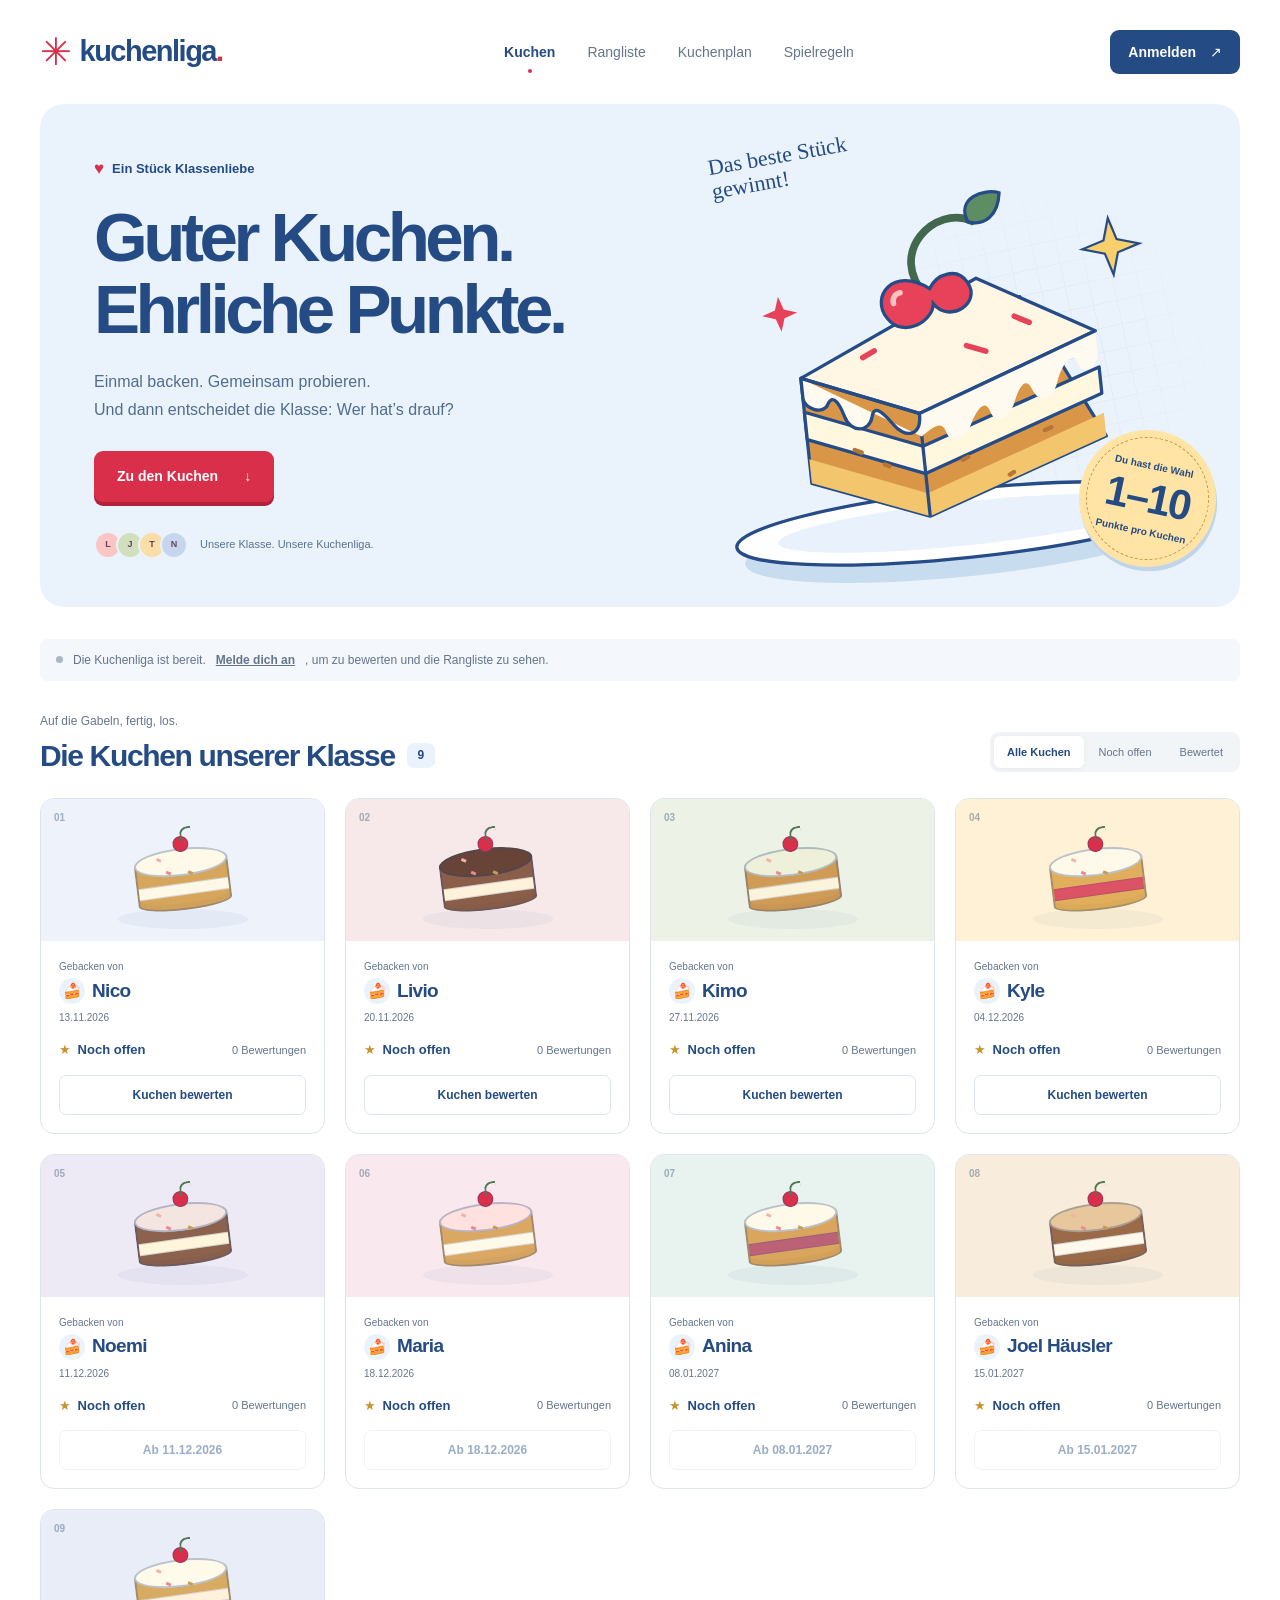
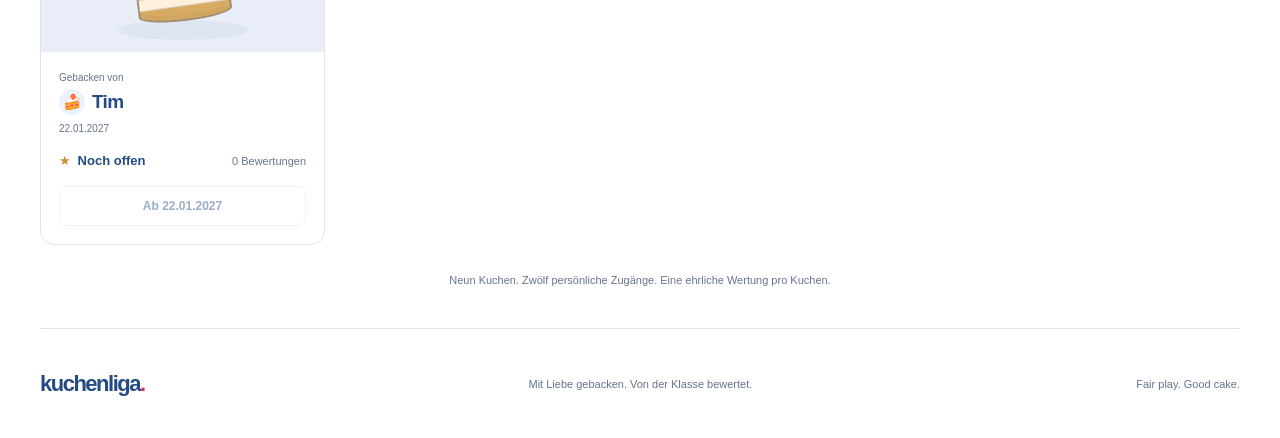
==== index.html @ 945ecef1 "Launch Kuchenliga with secure voting, cake schedule and profiles" ====
<!doctype html>
<html lang="de-CH">
<head>
  <meta charset="utf-8">
  <meta name="viewport" content="width=device-width, initial-scale=1">
  <meta name="theme-color" content="#eaf3fc">
  <meta name="description" content="Die Kuchenliga unserer Klasse. Kuchen probieren, ehrlich bewerten und gemeinsam den Favoriten finden.">
  <title>Kuchenliga · Ein Stück Klassenliebe</title>
  <link rel="icon" type="image/svg+xml" href="./favicon.svg">
  <link rel="stylesheet" href="./styles.css">
  <script type="module" src="./app.js"></script>
</head>
<body>
  <a class="skip" href="#main">Zum Inhalt</a>
  <header class="site-header wrap">
    <a class="brand" href="./" aria-label="Kuchenliga Startseite"><span class="brand-icon" aria-hidden="true">✳</span> kuchenliga<span class="brand-dot">.</span></a>
    <nav class="main-nav" aria-label="Hauptnavigation"><button class="nav-link active" data-view="cakes">Kuchen</button><button class="nav-link" data-view="ranking">Rangliste</button><button class="nav-link" data-view="schedule">Kuchenplan</button><button class="nav-link" data-view="rules">Spielregeln</button></nav>
    <div id="account"><button class="button small dark" data-login>Anmelden <span aria-hidden="true">↗</span></button></div>
  </header>
  <main id="main">
    <section class="hero wrap">
      <div class="hero-copy"><p class="hero-tag"><span aria-hidden="true">♥</span> Ein Stück Klassenliebe</p><h1>Guter Kuchen.<br>Ehrliche Punkte.</h1><p class="hero-description">Einmal backen. Gemeinsam probieren.<br>Und dann entscheidet die Klasse: Wer hat’s drauf?</p><button class="button cherry" id="start-voting">Zu den Kuchen <span aria-hidden="true">↓</span></button><div class="hero-note"><span class="mini-avatars" aria-hidden="true"><i>L</i><i>J</i><i>T</i><i>N</i></span><span>Unsere Klasse. Unsere Kuchenliga.</span></div></div>
      <div class="hero-art" aria-hidden="true">
        <div class="art-grid"></div><span class="hand-note">Das beste Stück<br>gewinnt!</span>
        <svg class="hero-cake" viewBox="0 0 520 430" fill="none" xmlns="http://www.w3.org/2000/svg">
          <ellipse cx="260" cy="367" rx="204" ry="32" fill="#C8DCEF"/>
          <ellipse cx="260" cy="351" rx="210" ry="31" fill="#FFF" stroke="#254C87" stroke-width="3"/>
          <ellipse cx="260" cy="351" rx="172" ry="20" fill="#E8F1FC"/>
          <path d="M124 204L330 151L395 285L228 341L124 300V204Z" fill="#D99647" stroke="#254C87" stroke-width="3" stroke-linejoin="round"/>
          <path d="M124 235L228 277L395 222V246L228 302L124 260V235Z" fill="#FFF7DE" stroke="#254C87" stroke-width="3" stroke-linejoin="round"/>
          <path d="M124 278L228 320L395 264V285L228 341L124 300V278Z" fill="#F3C66E"/>
          <path d="M228 247V341" stroke="#254C87" stroke-width="3"/>
          <path d="M124 204L292 130L395 189L228 247L124 204Z" fill="#FFF7E4" stroke="#254C87" stroke-width="3" stroke-linejoin="round"/>
          <path d="M124 204V222C124 233 142 239 146 230C152 220 157 232 160 243C164 258 181 260 185 245C188 234 196 244 203 254C212 268 228 269 228 247L395 189V208C395 224 378 229 376 216C373 203 361 217 356 231C350 248 337 250 332 235C327 223 320 234 315 246C309 261 295 265 292 251C288 239 279 251 274 261C268 274 253 279 250 265C247 255 238 261 228 268" fill="#FFFAEF"/>
          <path d="M124 204L228 247L395 189M124 204V222C124 233 142 239 146 230C152 220 157 232 160 243C164 258 181 260 185 245C188 234 196 244 203 254C212 268 228 269 228 247" stroke="#254C87" stroke-width="3" stroke-linejoin="round"/>
          <path d="M245 141C213 99 262 59 294 78" stroke="#42684D" stroke-width="7" stroke-linecap="round"/>
          <path d="M249 135C218 111 194 137 208 158C221 178 249 165 251 149C264 169 295 153 284 133C276 118 257 122 249 135Z" fill="#E74259" stroke="#254C87" stroke-width="3"/>
          <path d="M222 136C218 136 214 140 215 145" stroke="#FFC3BD" stroke-width="5" stroke-linecap="round"/>
          <path d="M290 78C281 56 308 49 321 55C318 76 304 84 290 78Z" fill="#5D8D63" stroke="#254C87" stroke-width="3"/>
          <path d="M277 190L294 197M182 191L193 186M323 168L336 175" stroke="#E74259" stroke-width="5" stroke-linecap="round"/>
          <path d="M166 274L172 277M192 290L196 292M263 293L268 291M340 274L346 272M304 311L308 309" stroke="#B67435" stroke-width="4" stroke-linecap="round"/>
          <path d="M417 88L423 108L443 114L423 120L417 140L411 120L391 114L411 108L417 88Z" fill="#F8CF6B" stroke="#254C87" stroke-width="2"/>
          <path d="M111 128L115 140L127 144L115 148L111 160L107 148L95 144L107 140L111 128Z" fill="#E74259"/>
        </svg>
        <div class="score-sticker"><span>Du hast die Wahl</span><strong>1–10</strong><span>Punkte pro Kuchen</span></div>
      </div>
    </section>
    <section class="league wrap" aria-label="Kuchenliga">
      <div id="mode-banner" class="mode-banner" role="status"></div>
      <div id="notice" class="notice" role="status" aria-live="polite" hidden></div>
      <div id="view-cakes">
        <div class="section-head"><div><p class="section-kicker">Auf die Gabeln, fertig, los.</p><h2>Die Kuchen unserer Klasse<span class="count">10</span></h2></div><div class="filters" aria-label="Kuchen filtern"><button class="filter active" data-filter="all" aria-pressed="true">Alle Kuchen</button><button class="filter" data-filter="open" aria-pressed="false">Noch offen</button><button class="filter" data-filter="done" aria-pressed="false">Bewertet</button></div></div>
        <div id="progress" hidden></div><div id="cakes" class="cake-grid"></div>
        <p class="quiet-note">Neun Kuchen. Zwölf persönliche Zugänge. Eine ehrliche Wertung pro Kuchen.</p>
      </div>
      <div id="view-ranking" hidden><div class="section-head"><div><p class="section-kicker">Wer macht das Rennen?</p><h2>Die Rangliste</h2></div><button id="refresh" class="button outline small">Aktualisieren</button></div><p class="section-intro">Der Durchschnitt entscheidet. Wie viele mitbewertet haben, siehst du direkt daneben.</p><div id="ranking"></div></div>
      <div id="view-schedule" hidden><p class="section-kicker">Vorfreude ist die schönste Zutat.</p><h2>Unser Kuchenplan</h2><p class="section-intro">Bewerten geht erst ab dem jeweiligen Datum. Berni, Joel Stocker und Raphael stimmen mit ab, ohne selbst einen Kuchen mitzubringen.</p><div id="schedule-list"></div></div><div id="view-rules" hidden><p class="section-kicker">Fair schmeckt besser.</p><h2>Unsere Spielregeln</h2><div class="rules-grid"><article><span aria-hidden="true">🥧</span><h3>Die Klasse backt.</h3><p>Neun Kuchen, zwölf Stimmen. Berni, Joel Stocker und Raphael bewerten mit, ohne selbst zu backen. Probiert erst, bevor ihr Punkte verteilt.</p></article><article><span aria-hidden="true">✦</span><h3>Dein Geschmack zählt.</h3><p>Vergib 1 bis 10 Punkte. 1 bedeutet «nicht mein Fall», 10 bedeutet «bitte noch ein Stück».</p></article><article><span aria-hidden="true">🔒</span><h3>Einmal ist einmal.</h3><p>Eine abgesendete Wertung ist endgültig. Deinen eigenen Kuchen kannst du nicht bewerten. Andere Kuchen werden erst ab ihrem geplanten Datum freigeschaltet.</p></article><article><span aria-hidden="true">♥</span><h3>Bleibt unter euch.</h3><p>Teile dein Passwort nicht. Andere sehen die Durchschnittspunkte, aber nicht deine einzelne Bewertung.</p></article></div></div>
    </section>
  </main>
  <footer class="wrap"><a class="brand" href="./">kuchenliga<span class="brand-dot">.</span></a><p>Mit Liebe gebacken. Von der Klasse bewertet.</p><span>Fair play. Good cake.</span></footer>
  <dialog id="login-dialog" aria-labelledby="login-title"><button class="close" data-close aria-label="Schliessen">×</button><div class="dialog-symbol" aria-hidden="true">✳</div><h2 id="login-title">Dein Platz am Kuchentisch.</h2><p>Melde dich mit deinem persönlichen Klassen-Zugang an.</p><form id="login-form"><label for="person">Dein Name</label><select id="person" name="person" required><option value="">Bitte auswählen</option></select><label for="password">Dein Passwort</label><input id="password" type="password" name="password" autocomplete="current-password" required minlength="12"><p id="login-error" class="error" role="alert" hidden></p><button class="button cherry full" id="login-submit" type="submit">Jetzt anmelden</button></form><p class="dialog-foot">Noch kein Passwort? Frag die Person, die eure Kuchenliga organisiert.</p></dialog>
  <dialog id="vote-dialog" aria-labelledby="vote-title"><button class="close" data-close aria-label="Schliessen">×</button><p class="section-kicker">Dein Urteil ist gefragt.</p><h2 id="vote-title"></h2><p>Wie hat dir der Kuchen geschmeckt?</p><fieldset class="score-field"><legend class="sr-only">Punkte von 1 bis 10</legend><div id="score-buttons" class="score-buttons"></div></fieldset><div class="score-scale"><span>Nicht mein Fall</span><span>Bitte noch ein Stück!</span></div><div id="selection-summary" class="selection-summary">Wähle deine Punktzahl.</div><p id="preview-note" class="preview-note" hidden>Vorschau: Es werden keine Stimmen gespeichert.</p><label class="confirmation"><input type="checkbox" id="vote-confirm"> <span>Ich bestätige meine endgültige Bewertung.</span></label><p class="dialog-foot">Nach dem Absenden kannst du deine Wertung nicht mehr ändern.</p><p id="vote-error" class="error" role="alert" hidden></p><button class="button cherry full" id="submit-vote" disabled>Verbindlich bewerten</button></dialog>
<dialog id="profile-dialog" aria-labelledby="profile-title"><button class="close" data-close aria-label="Schliessen">×</button><div id="profile-preview" class="profile-preview" aria-hidden="true">🍰</div><h2 id="profile-title">Dein Profil. Dein Stil.</h2><p id="profile-name"></p><h3 class="option-label">Dein Avatar</h3><div id="avatar-options" class="avatar-options" aria-label="Avatar auswählen"></div><h3 class="option-label">Deine Farbe</h3><div id="color-options" class="color-options" aria-label="Profilfarbe auswählen"></div><p id="profile-error" class="error" role="alert" hidden></p><button id="save-profile" class="button cherry full">Profil speichern</button></dialog>
</body>
</html>
---- styles.css ----
:root{--ink:#244b83;--navy:#173d73;--blue:#eaf3fc;--red:#d92f4b;--red-dark:#b8223b;--muted:#64758b;--line:#dce5ed;--butter:#ffe4a5;--green:#276c54;--radius:16px;font-family:'Avenir Next','Segoe UI',sans-serif;color:var(--ink);background:#fff;font-synthesis:none;font-weight:500;line-height:1.5}*{box-sizing:border-box}body{margin:0}button,input,select{font:inherit}button,a,input,select{-webkit-tap-highlight-color:transparent}button{cursor:pointer}button:disabled{cursor:not-allowed;opacity:.45}button,a{touch-action:manipulation}a{color:inherit}button{color:inherit}button:focus-visible,a:focus-visible,input:focus-visible,select:focus-visible{outline:3px solid var(--red);outline-offset:4px}button{border:0}h1,h2,h3,p{margin:0}button{background:none}button,a,input,select{transition:background-color .15s,color .15s}h1,h2,h3{letter-spacing:-.045em;line-height:1.12}h2{font-size:34px;font-weight:800}h3{font-size:22px}p{max-width:75ch}[hidden]{display:none!important}.wrap{width:min(1200px,calc(100% - 80px));margin-inline:auto}.site-header{display:flex;align-items:center;justify-content:space-between;height:104px;gap:32px}.brand{font-size:29px;font-weight:850;letter-spacing:-1.5px;text-decoration:none;white-space:nowrap;display:flex;align-items:center;gap:0}.brand-icon{font-size:38px;line-height:1;margin-right:9px;color:var(--red)}.brand-dot{color:var(--red)}.main-nav{display:flex;gap:32px;margin-left:25px}.nav-link{font-size:14px;padding:12px 0;color:var(--muted);position:relative}.nav-link.active{font-weight:750;color:var(--ink)}.nav-link.active:after{content:'';height:4px;width:4px;border-radius:100%;background:var(--red);position:absolute;bottom:2px;left:calc(50% - 2px)}.button{display:inline-flex;align-items:center;justify-content:center;gap:26px;border-radius:9px;padding:15px 23px;font-weight:750;font-size:14px;min-height:50px}.button.small{padding:11px 18px;min-height:44px;gap:14px}.button.dark{background:var(--ink);color:white}.button.dark:hover{background:var(--navy)}.button.cherry{background:var(--red);color:white;box-shadow:0 4px 0 #b4213a}.button.cherry:hover:not(:disabled){background:var(--red-dark)}.button.outline{border:1px solid var(--line);background:white}.button.full{width:100%}.hero{background:var(--blue);border-radius:24px;min-height:500px;display:grid;grid-template-columns:1.1fr 1fr;overflow:hidden;position:relative}.hero-copy{padding:52px 0 48px 54px;z-index:1}.hero-tag{font-size:13px;font-weight:700;display:flex;align-items:center;gap:8px;margin-bottom:19px}.hero-tag span{color:var(--red);font-size:17px}h1{font-weight:850;font-size:clamp(48px,5.4vw,72px);line-height:1.05;letter-spacing:-.065em;margin-bottom:22px}.hero-description{font-size:16px;color:#516c8d;line-height:1.75;margin-bottom:27px}.hero-note{display:flex;align-items:center;gap:12px;margin-top:29px;font-size:11px;color:#58728e}.mini-avatars{display:flex;padding-left:6px}.mini-avatars i{width:28px;height:28px;border:2px solid var(--blue);border-radius:50%;font-size:9px;font-style:normal;display:grid;place-items:center;background:#fac5c3;color:#66445a;margin-left:-6px;font-weight:800}.mini-avatars i:nth-child(2){background:#d2dfbd}.mini-avatars i:nth-child(3){background:#f9dfa7}.mini-avatars i:nth-child(4){background:#c7d6ef}.hero-art{position:relative;display:flex;align-items:center;justify-content:center;min-width:0}.hero-cake{width:105%;position:relative;transform:rotate(-6deg) translate(-6px,19px)}.art-grid{position:absolute;width:380px;height:380px;top:75px;right:18px;border-radius:100%;background:repeating-linear-gradient(0deg,transparent 0 23px,#d8e7f5 23px 24px),repeating-linear-gradient(90deg,transparent 0 23px,#d8e7f5 23px 24px);transform:rotate(-12deg);mask-image:radial-gradient(black,transparent 72%)}.hand-note{position:absolute;top:40px;left:40px;z-index:1;transform:rotate(-10deg);font-family:'Bradley Hand','Segoe Print',cursive;font-size:22px;line-height:1.1}.score-sticker{position:absolute;right:24px;bottom:40px;width:137px;height:137px;background:var(--butter);border-radius:50%;transform:rotate(12deg);display:flex;flex-direction:column;align-items:center;justify-content:center;outline:1px dashed #c39745;outline-offset:-8px;box-shadow:2px 4px 0 #c0d5ea}.score-sticker strong{font-size:42px;font-weight:850;line-height:1.2;letter-spacing:-2px}.score-sticker span{font-size:10px;font-weight:700}.league{padding-top:32px;padding-bottom:40px;min-height:400px}.mode-banner{padding:12px 16px;border-radius:8px;background:#f4f7fb;color:var(--muted);font-size:12px;display:flex;gap:10px;align-items:center;margin-bottom:31px}.mode-banner:before{content:'';width:7px;height:7px;border-radius:50%;background:#a9b7c8;flex-shrink:0}.mode-banner.live:before{background:#4d9a78}.mode-banner.live{background:#eff7f2;color:var(--green)}.mode-banner button{text-decoration:underline;font-weight:800;padding:0}.notice{padding:15px 18px;margin-bottom:24px;border-radius:10px;background:#eaf7ed;color:#286442;font-size:14px}.section-head{display:flex;align-items:flex-end;justify-content:space-between;gap:24px;margin-bottom:26px}.section-kicker{font-size:12px;color:var(--muted);margin-bottom:9px}.section-head h2{display:flex;align-items:center;gap:12px;font-size:30px}.count{font-size:12px;line-height:25px;letter-spacing:0;background:var(--blue);height:25px;min-width:28px;text-align:center;border-radius:7px}.filters{background:#f2f5f8;border-radius:9px;padding:4px;display:flex;flex-shrink:0;gap:2px}.filter{padding:8px 13px;font-size:11px;border-radius:6px;color:var(--muted)}.filter.active{background:white;color:var(--ink);font-weight:750;box-shadow:0 1px 4px #243d5910}.cake-grid{display:grid;grid-template-columns:repeat(4,minmax(0,1fr));gap:20px}.cake-card{border:1px solid var(--line);border-radius:14px;overflow:hidden;display:flex;flex-direction:column;min-width:0}.cake-visual{height:142px;position:relative;display:flex;align-items:center;justify-content:center;overflow:hidden;background:var(--tile,#edf2fb)}.cake-visual:after{content:'';position:absolute;width:130px;height:20px;background:#244b830c;border-radius:50%;top:110px}.mini-cake{position:relative;width:94px;height:57px;background:var(--sponge,#d8a55c);border-radius:50% / 15%;margin-top:22px;box-shadow:inset 0 -5px #00000008;border:2px solid #244b8350;transform:rotate(-7deg);z-index:1}.mini-cake:before{content:'';position:absolute;left:-2px;right:-2px;top:-7px;height:24px;border-radius:50%;background:var(--icing,#fff9ea);border:2px solid #244b8350}.mini-cake:after{content:'';position:absolute;left:0;right:0;top:28px;height:10px;background:var(--cream,#fff8e7);border-block:1px solid #244b8330;transform:skewY(-1deg)}.berry{position:absolute;left:39px;top:-19px;z-index:2;width:16px;height:16px;background:var(--red);border:1px solid #244b8360;border-radius:50%}.berry:before{content:'';position:absolute;left:7px;top:-10px;width:10px;height:12px;border-top:2px solid #527857;border-left:2px solid #527857;border-radius:8px 0 0}.sprinkle{position:absolute;top:1px;width:5px;height:3px;background:#efb5ab;z-index:2;left:21px;transform:rotate(30deg);box-shadow:34px -1px #c69d58,14px 8px #e78d8e}.cake-number{position:absolute;left:13px;top:11px;font-size:10px;font-weight:700;color:#526a8380}.card-content{padding:18px;display:flex;flex:1;flex-direction:column}.baked-by{font-size:10px;color:var(--muted);margin-bottom:4px}.cake-card h3{font-size:19px;letter-spacing:-.035em;line-height:1.2}.card-stats{display:flex;align-items:center;justify-content:space-between;margin:15px 0;font-size:11px;color:var(--muted);gap:5px}.average{color:var(--ink);font-weight:750;font-size:13px}.average .star{color:#c9922d;margin-right:3px}.card-button{font-weight:750;font-size:12px;border:1px solid var(--line);padding:10px;border-radius:7px;width:100%;background:white;margin-top:auto}.card-button:hover:not(:disabled){background:var(--blue);border-color:#b6cce4}.card-button.done{background:#edf6ef;color:var(--green);border-color:#dcecdf;opacity:1}.card-button.self{background:#f5f6f8;color:var(--muted);opacity:1}.quiet-note{text-align:center;font-size:11px;color:var(--muted);margin:27px auto 0}.section-intro{font-size:14px;color:var(--muted);margin-bottom:24px}.empty{padding:40px 24px;background:#f7f9fc;border-radius:14px;text-align:center;grid-column:1/-1}.empty h3{margin:12px 0 10px;font-size:24px}.empty p{font-size:14px;color:var(--muted);margin:auto}.empty-icon{font-size:38px}.ranking-table{width:100%;border-collapse:collapse;font-size:14px}.ranking-table th{text-align:left;font-weight:600;color:var(--muted);font-size:11px;padding:12px 16px;border-bottom:1px solid var(--line)}.ranking-table td{padding:20px 16px;border-bottom:1px solid var(--line)}.ranking-table th:last-child,.ranking-table td:last-child{text-align:right}.rank-num{font-weight:800;color:var(--red)}.rank-name{font-weight:750}.rank-score{font-size:20px;font-weight:800}.rank-track{width:140px;height:5px;border-radius:3px;background:var(--blue);overflow:hidden}.rank-track span{display:block;height:100%;background:var(--red);border-radius:3px}.rules-grid{display:grid;grid-template-columns:repeat(2,1fr);gap:32px 48px;margin-top:32px}.rules-grid article{padding:25px 0;border-top:1px solid var(--line)}.rules-grid article>span{font-size:30px;display:block;margin-bottom:16px}.rules-grid h3{margin-bottom:12px}.rules-grid p{color:var(--muted);font-size:14px;line-height:1.8}.progress-text{display:flex;justify-content:space-between;font-size:12px;color:var(--muted);margin-bottom:7px}.progress-bar{height:5px;background:var(--blue);border-radius:5px;margin-bottom:25px;overflow:hidden}.progress-bar i{height:100%;background:var(--red);display:block;border-radius:5px}footer{border-top:1px solid var(--line);min-height:110px;display:flex;align-items:center;justify-content:space-between;gap:20px}footer .brand{font-size:22px}footer p,footer>span{font-size:11px;color:var(--muted)}dialog{border:0;border-radius:22px;padding:38px;width:min(500px,calc(100% - 32px));max-height:90dvh;overflow-y:auto;color:var(--ink);box-shadow:0 24px 100px #14396040}dialog::backdrop{background:#173d7360;backdrop-filter:blur(5px)}dialog h2{font-size:33px;margin-bottom:15px}dialog>p{font-size:14px;color:var(--muted);margin-bottom:23px}.close{position:absolute;right:15px;top:12px;font-size:28px;line-height:1;padding:6px;color:var(--muted)}.dialog-symbol{font-size:45px;color:var(--red);line-height:1;margin-bottom:24px}form label{display:block;font-size:13px;font-weight:700;margin:20px 0 7px}input[type=password],select{width:100%;border:1px solid #cbd9e5;padding:13px 12px;background:white;border-radius:8px;color:var(--ink)}form .button{margin-top:25px}.dialog-foot{font-size:11px!important;color:var(--muted)!important;line-height:1.7;margin:16px 0 0!important}.score-field{border:0;padding:0;margin:26px 0 0}.score-buttons{display:grid;grid-template-columns:repeat(5,1fr);gap:9px}.score-button{border:1px solid #d5e1ed;background:#f1f6fc;border-radius:9px;min-height:52px;font-size:22px;font-weight:800}.score-button[aria-pressed=true]{background:var(--ink);color:white;border-color:var(--ink)}.score-scale{display:flex;justify-content:space-between;font-size:10px;color:var(--muted);margin-top:10px}.selection-summary{background:var(--blue);border-radius:9px;padding:15px;margin-top:23px;text-align:center;font-size:14px;font-weight:700}.confirmation{display:flex;align-items:flex-start;gap:9px;font-size:12px;line-height:1.6;margin-top:24px}.confirmation input{margin-top:3px;width:16px;height:16px;accent-color:var(--ink);flex-shrink:0}#submit-vote{margin-top:23px}.preview-note{font-size:12px;color:#875616;background:#fff3db;border-radius:8px;padding:12px;margin:15px 0}.error{font-size:12px;color:#af203a;background:#fff0f0;padding:12px;border-radius:7px;margin-top:14px}.account-user{display:flex;gap:12px;align-items:center;font-size:13px;font-weight:700}.account-user button{font-size:11px;color:var(--muted);text-decoration:underline;padding:8px 0}.skip{position:fixed;left:10px;top:-100px;z-index:99;background:white;padding:10px}.skip:focus{top:10px}.sr-only{position:absolute;width:1px;height:1px;padding:0;margin:-1px;overflow:hidden;clip:rect(0,0,0,0);white-space:nowrap;border:0}
@media(min-width:1500px){.hero{min-height:540px}.hero-copy{padding-top:62px}}
@media(max-width:1050px){.wrap{width:calc(100% - 48px)}.hero-copy{padding-left:36px}.hero-cake{width:120%;transform:rotate(-6deg) translate(-16px,10px)}.hand-note{left:15px}.score-sticker{right:13px;bottom:45px;width:112px;height:112px}.score-sticker strong{font-size:36px}.score-sticker span{font-size:8px}.cake-grid{grid-template-columns:repeat(3,minmax(0,1fr))}.section-head{align-items:flex-start;flex-direction:column;gap:18px}.main-nav{gap:24px;margin-left:0}}
@media(max-width:700px){.wrap{width:calc(100% - 32px)}.site-header{height:auto;min-height:113px;flex-wrap:wrap;gap:15px;padding:18px 0 14px}.brand{font-size:25px}.brand-icon{font-size:32px}.main-nav{order:3;justify-content:center;gap:33px;width:100%;border-top:1px solid #edf1f5;padding-top:6px}.nav-link{font-size:12px;padding:9px 0}.button.small{min-height:38px;padding:8px 14px;font-size:11px}.hero{grid-template-columns:1fr;border-radius:17px;min-height:0}.hero-copy{padding:30px 25px 0}.hero-tag{font-size:11px;margin-bottom:17px}h1{font-size:49px;margin-bottom:18px}.hero-description{font-size:13px;margin-bottom:22px}.hero-note{font-size:9px;margin-top:24px}.hero-art{height:265px}.hero-cake{width:320px;max-height:300px;transform:rotate(-6deg) translate(0,-4px)}.hand-note{font-size:17px;top:23px;left:20px}.score-sticker{width:96px;height:96px;right:18px;bottom:22px}.score-sticker strong{font-size:29px}.score-sticker span{font-size:7px}.art-grid{width:250px;height:230px;top:10px}.league{padding-top:18px}.mode-banner{font-size:10px;margin-bottom:27px;padding:12px;line-height:1.6;align-items:flex-start}.mode-banner:before{margin-top:5px}.section-head h2{font-size:25px;gap:8px;align-items:center}.section-kicker{font-size:11px}.count{font-size:10px;line-height:22px;height:22px;min-width:24px}.section-head{gap:19px;margin-bottom:20px}.filters{width:100%}.filter{flex:1;padding:9px 6px}.cake-grid{grid-template-columns:repeat(2,minmax(0,1fr));gap:12px}.cake-visual{height:112px}.cake-visual:after{top:88px;width:90px}.mini-cake{transform:scale(.8) rotate(-7deg);margin-top:12px}.card-content{padding:13px 11px}.cake-card h3{font-size:16px;min-height:38px;display:flex;align-items:center}.baked-by{font-size:9px}.card-stats{align-items:flex-start;flex-direction:column;gap:4px;margin:11px 0}.average{font-size:12px}.card-stats>span:last-child{font-size:9px}.card-button{font-size:10px;padding:10px 5px;min-height:38px}.quiet-note{font-size:10px}.ranking-table td,.ranking-table th{padding:15px 9px}.ranking-table{font-size:12px}.rank-score{font-size:17px}.rank-track{display:none}.ranking-table .track-cell{display:none}.rules-grid{grid-template-columns:1fr;gap:0;margin-top:15px}.rules-grid article{padding:24px 0}.rules-grid p{font-size:13px}footer{flex-wrap:wrap;padding:24px 0;gap:15px}footer .brand{font-size:21px}footer p{order:3;width:100%;font-size:10px}footer>span{font-size:10px}dialog{padding:32px 23px}dialog h2{font-size:29px}dialog>p{font-size:13px}.account-user{font-size:11px;gap:8px}.account-user button{font-size:10px}.score-button{min-height:48px;font-size:21px}}
@media(prefers-reduced-motion:reduce){*,*:before,*:after{scroll-behavior:auto!important;transition:none!important}}
.baking-date{font-size:10px;color:var(--muted);margin-top:6px}.card-avatar{display:inline-grid;place-items:center;flex-shrink:0;width:26px;height:26px;border-radius:50%;font-size:15px;margin-right:7px;letter-spacing:0}.cake-card h3{display:flex;align-items:center}.profile-avatar{width:31px;height:31px;border-radius:50%;display:inline-grid;place-items:center;font-size:20px}.account-user #open-profile{display:flex;align-items:center;gap:8px;font-size:13px;color:var(--ink);text-decoration:none}.profile-preview{width:85px;height:85px;border-radius:50%;display:grid;place-items:center;font-size:48px;margin-bottom:24px}.option-label{font-size:13px;letter-spacing:0;margin:25px 0 12px}.avatar-options{display:grid;grid-template-columns:repeat(6,1fr);gap:7px}.avatar-option{font-size:26px;border-radius:8px;min-height:47px;border:2px solid transparent;background:#f3f6fa}.avatar-option[aria-pressed=true],.color-option[aria-pressed=true]{border-color:var(--ink)}.color-options{display:flex;gap:12px;flex-wrap:wrap;margin-bottom:30px}.color-option{width:40px;height:40px;border:2px solid transparent;border-radius:50%}#view-schedule .section-intro{margin-top:17px}#schedule-list{border-top:1px solid var(--line)}.schedule-row{display:grid;grid-template-columns:155px 1fr 190px;gap:20px;padding:23px 20px;border-bottom:1px solid var(--line);font-size:14px;align-items:center}.schedule-row time{font-size:13px;color:var(--muted)}.schedule-row>span{font-size:11px;color:var(--muted);text-align:right}.schedule-row.today{background:#fff3d9;border-radius:8px}.schedule-row.today>span{color:#89611c;font-weight:750}
@media(max-width:700px){.main-nav{gap:24px}.nav-link{font-size:11px}.hero-copy h1{font-size:43px}.cake-card h3{font-size:14px}.card-avatar{width:22px;height:22px;font-size:13px;margin-right:5px}.schedule-row{grid-template-columns:95px 1fr;gap:8px;padding:18px 12px;font-size:13px}.schedule-row>span{grid-column:2;text-align:left;font-size:10px}.schedule-row time{font-size:11px}.account-user #open-profile{font-size:11px;gap:5px}.account-user #open-profile .profile-avatar{width:26px;height:26px;font-size:18px}}
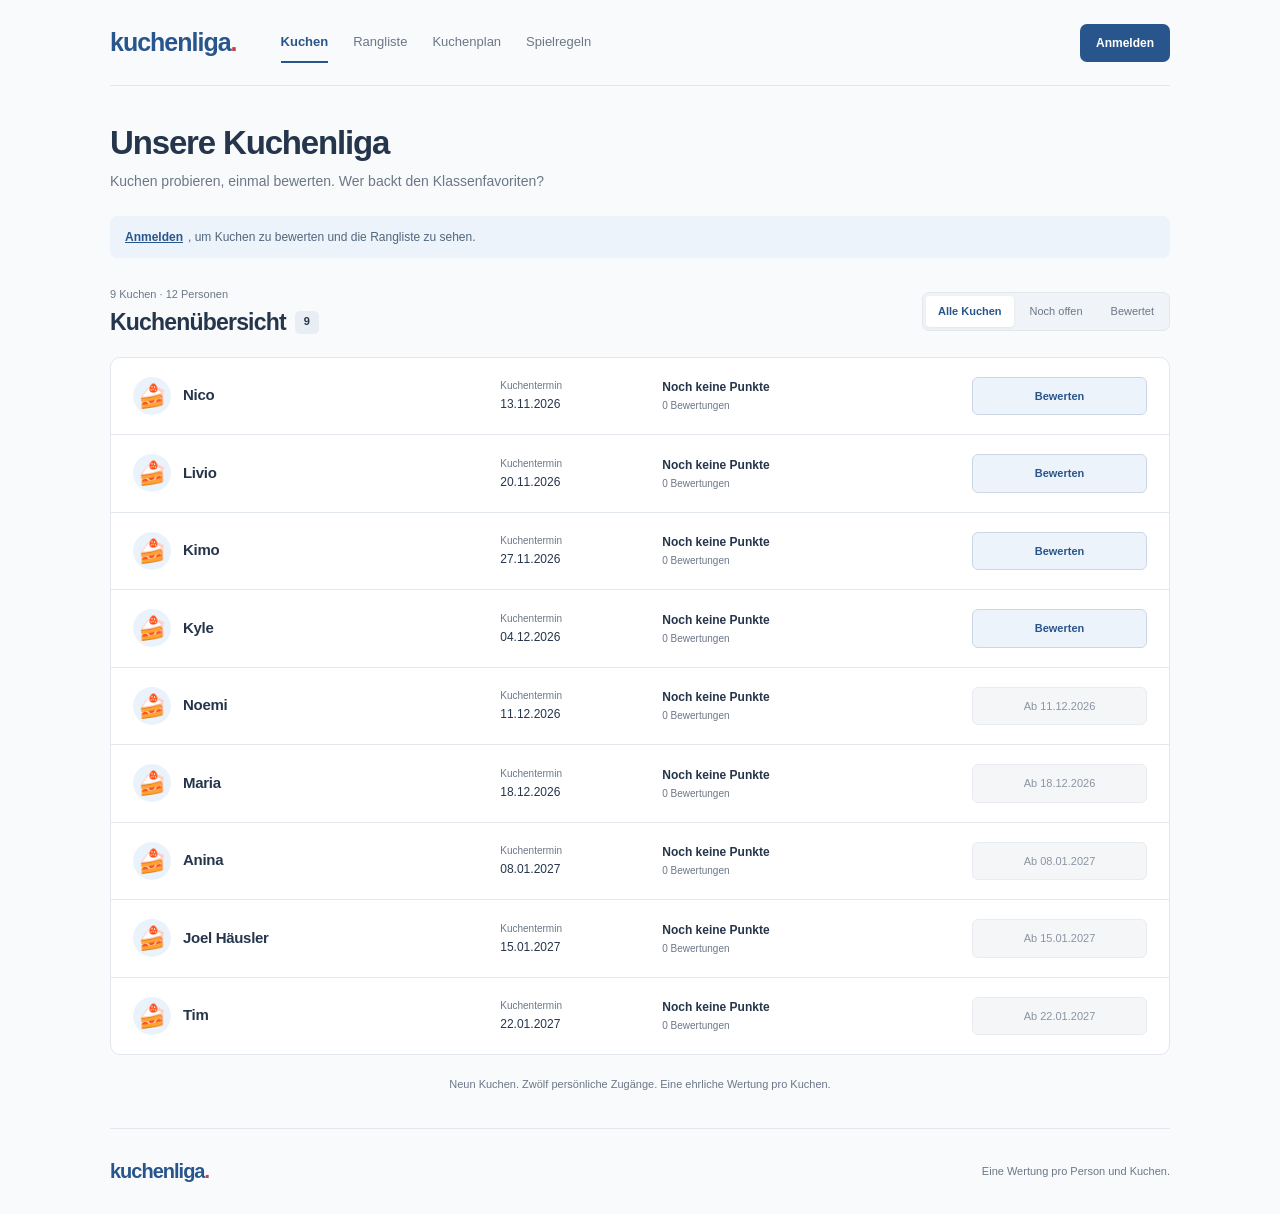
==== commit 021fefd5: "Simplify design into a compact and clear cake list" ====
--- a/index.html
+++ b/index.html
@@ -13,53 +13,27 @@
 <body>
   <a class="skip" href="#main">Zum Inhalt</a>
   <header class="site-header wrap">
-    <a class="brand" href="./" aria-label="Kuchenliga Startseite"><span class="brand-icon" aria-hidden="true">✳</span> kuchenliga<span class="brand-dot">.</span></a>
+    <a class="brand" href="./" aria-label="Kuchenliga Startseite">kuchenliga<span class="brand-dot">.</span></a>
     <nav class="main-nav" aria-label="Hauptnavigation"><button class="nav-link active" data-view="cakes">Kuchen</button><button class="nav-link" data-view="ranking">Rangliste</button><button class="nav-link" data-view="schedule">Kuchenplan</button><button class="nav-link" data-view="rules">Spielregeln</button></nav>
-    <div id="account"><button class="button small dark" data-login>Anmelden <span aria-hidden="true">↗</span></button></div>
+    <div id="account"><button class="button small dark" data-login>Anmelden </button></div>
   </header>
   <main id="main">
-    <section class="hero wrap">
-      <div class="hero-copy"><p class="hero-tag"><span aria-hidden="true">♥</span> Ein Stück Klassenliebe</p><h1>Guter Kuchen.<br>Ehrliche Punkte.</h1><p class="hero-description">Einmal backen. Gemeinsam probieren.<br>Und dann entscheidet die Klasse: Wer hat’s drauf?</p><button class="button cherry" id="start-voting">Zu den Kuchen <span aria-hidden="true">↓</span></button><div class="hero-note"><span class="mini-avatars" aria-hidden="true"><i>L</i><i>J</i><i>T</i><i>N</i></span><span>Unsere Klasse. Unsere Kuchenliga.</span></div></div>
-      <div class="hero-art" aria-hidden="true">
-        <div class="art-grid"></div><span class="hand-note">Das beste Stück<br>gewinnt!</span>
-        <svg class="hero-cake" viewBox="0 0 520 430" fill="none" xmlns="http://www.w3.org/2000/svg">
-          <ellipse cx="260" cy="367" rx="204" ry="32" fill="#C8DCEF"/>
-          <ellipse cx="260" cy="351" rx="210" ry="31" fill="#FFF" stroke="#254C87" stroke-width="3"/>
-          <ellipse cx="260" cy="351" rx="172" ry="20" fill="#E8F1FC"/>
-          <path d="M124 204L330 151L395 285L228 341L124 300V204Z" fill="#D99647" stroke="#254C87" stroke-width="3" stroke-linejoin="round"/>
-          <path d="M124 235L228 277L395 222V246L228 302L124 260V235Z" fill="#FFF7DE" stroke="#254C87" stroke-width="3" stroke-linejoin="round"/>
-          <path d="M124 278L228 320L395 264V285L228 341L124 300V278Z" fill="#F3C66E"/>
-          <path d="M228 247V341" stroke="#254C87" stroke-width="3"/>
-          <path d="M124 204L292 130L395 189L228 247L124 204Z" fill="#FFF7E4" stroke="#254C87" stroke-width="3" stroke-linejoin="round"/>
-          <path d="M124 204V222C124 233 142 239 146 230C152 220 157 232 160 243C164 258 181 260 185 245C188 234 196 244 203 254C212 268 228 269 228 247L395 189V208C395 224 378 229 376 216C373 203 361 217 356 231C350 248 337 250 332 235C327 223 320 234 315 246C309 261 295 265 292 251C288 239 279 251 274 261C268 274 253 279 250 265C247 255 238 261 228 268" fill="#FFFAEF"/>
-          <path d="M124 204L228 247L395 189M124 204V222C124 233 142 239 146 230C152 220 157 232 160 243C164 258 181 260 185 245C188 234 196 244 203 254C212 268 228 269 228 247" stroke="#254C87" stroke-width="3" stroke-linejoin="round"/>
-          <path d="M245 141C213 99 262 59 294 78" stroke="#42684D" stroke-width="7" stroke-linecap="round"/>
-          <path d="M249 135C218 111 194 137 208 158C221 178 249 165 251 149C264 169 295 153 284 133C276 118 257 122 249 135Z" fill="#E74259" stroke="#254C87" stroke-width="3"/>
-          <path d="M222 136C218 136 214 140 215 145" stroke="#FFC3BD" stroke-width="5" stroke-linecap="round"/>
-          <path d="M290 78C281 56 308 49 321 55C318 76 304 84 290 78Z" fill="#5D8D63" stroke="#254C87" stroke-width="3"/>
-          <path d="M277 190L294 197M182 191L193 186M323 168L336 175" stroke="#E74259" stroke-width="5" stroke-linecap="round"/>
-          <path d="M166 274L172 277M192 290L196 292M263 293L268 291M340 274L346 272M304 311L308 309" stroke="#B67435" stroke-width="4" stroke-linecap="round"/>
-          <path d="M417 88L423 108L443 114L423 120L417 140L411 120L391 114L411 108L417 88Z" fill="#F8CF6B" stroke="#254C87" stroke-width="2"/>
-          <path d="M111 128L115 140L127 144L115 148L111 160L107 148L95 144L107 140L111 128Z" fill="#E74259"/>
-        </svg>
-        <div class="score-sticker"><span>Du hast die Wahl</span><strong>1–10</strong><span>Punkte pro Kuchen</span></div>
-      </div>
-    </section>
+    <section class="intro wrap"><h1>Unsere Kuchenliga</h1><p>Kuchen probieren, einmal bewerten. Wer backt den Klassenfavoriten?</p></section>
     <section class="league wrap" aria-label="Kuchenliga">
       <div id="mode-banner" class="mode-banner" role="status"></div>
       <div id="notice" class="notice" role="status" aria-live="polite" hidden></div>
       <div id="view-cakes">
-        <div class="section-head"><div><p class="section-kicker">Auf die Gabeln, fertig, los.</p><h2>Die Kuchen unserer Klasse<span class="count">10</span></h2></div><div class="filters" aria-label="Kuchen filtern"><button class="filter active" data-filter="all" aria-pressed="true">Alle Kuchen</button><button class="filter" data-filter="open" aria-pressed="false">Noch offen</button><button class="filter" data-filter="done" aria-pressed="false">Bewertet</button></div></div>
+        <div class="section-head"><div><p class="section-kicker">9 Kuchen · 12 Personen</p><h2>Kuchenübersicht<span class="count">9</span></h2></div><div class="filters" aria-label="Kuchen filtern"><button class="filter active" data-filter="all" aria-pressed="true">Alle Kuchen</button><button class="filter" data-filter="open" aria-pressed="false">Noch offen</button><button class="filter" data-filter="done" aria-pressed="false">Bewertet</button></div></div>
         <div id="progress" hidden></div><div id="cakes" class="cake-grid"></div>
         <p class="quiet-note">Neun Kuchen. Zwölf persönliche Zugänge. Eine ehrliche Wertung pro Kuchen.</p>
       </div>
-      <div id="view-ranking" hidden><div class="section-head"><div><p class="section-kicker">Wer macht das Rennen?</p><h2>Die Rangliste</h2></div><button id="refresh" class="button outline small">Aktualisieren</button></div><p class="section-intro">Der Durchschnitt entscheidet. Wie viele mitbewertet haben, siehst du direkt daneben.</p><div id="ranking"></div></div>
-      <div id="view-schedule" hidden><p class="section-kicker">Vorfreude ist die schönste Zutat.</p><h2>Unser Kuchenplan</h2><p class="section-intro">Bewerten geht erst ab dem jeweiligen Datum. Berni, Joel Stocker und Raphael stimmen mit ab, ohne selbst einen Kuchen mitzubringen.</p><div id="schedule-list"></div></div><div id="view-rules" hidden><p class="section-kicker">Fair schmeckt besser.</p><h2>Unsere Spielregeln</h2><div class="rules-grid"><article><span aria-hidden="true">🥧</span><h3>Die Klasse backt.</h3><p>Neun Kuchen, zwölf Stimmen. Berni, Joel Stocker und Raphael bewerten mit, ohne selbst zu backen. Probiert erst, bevor ihr Punkte verteilt.</p></article><article><span aria-hidden="true">✦</span><h3>Dein Geschmack zählt.</h3><p>Vergib 1 bis 10 Punkte. 1 bedeutet «nicht mein Fall», 10 bedeutet «bitte noch ein Stück».</p></article><article><span aria-hidden="true">🔒</span><h3>Einmal ist einmal.</h3><p>Eine abgesendete Wertung ist endgültig. Deinen eigenen Kuchen kannst du nicht bewerten. Andere Kuchen werden erst ab ihrem geplanten Datum freigeschaltet.</p></article><article><span aria-hidden="true">♥</span><h3>Bleibt unter euch.</h3><p>Teile dein Passwort nicht. Andere sehen die Durchschnittspunkte, aber nicht deine einzelne Bewertung.</p></article></div></div>
+      <div id="view-ranking" hidden><div class="section-head"><div><p class="section-kicker">Die Ergebnisse</p><h2>Die Rangliste</h2></div><button id="refresh" class="button outline small">Aktualisieren</button></div><p class="section-intro">Der Durchschnitt entscheidet. Wie viele mitbewertet haben, siehst du direkt daneben.</p><div id="ranking"></div></div>
+      <div id="view-schedule" hidden><p class="section-kicker">Alle Termine auf einen Blick.</p><h2>Unser Kuchenplan</h2><p class="section-intro">Bewerten geht erst ab dem jeweiligen Datum. Berni, Joel Stocker und Raphael stimmen mit ab, ohne selbst einen Kuchen mitzubringen.</p><div id="schedule-list"></div></div><div id="view-rules" hidden><p class="section-kicker">So funktioniert es.</p><h2>Unsere Spielregeln</h2><div class="rules-grid"><article><span aria-hidden="true">🥧</span><h3>Die Klasse backt.</h3><p>Neun Kuchen, zwölf Stimmen. Berni, Joel Stocker und Raphael bewerten mit, ohne selbst zu backen. Probiert erst, bevor ihr Punkte verteilt.</p></article><article><span aria-hidden="true">✦</span><h3>Dein Geschmack zählt.</h3><p>Vergib 1 bis 10 Punkte. 1 bedeutet «nicht mein Fall», 10 bedeutet «bitte noch ein Stück».</p></article><article><span aria-hidden="true">🔒</span><h3>Einmal ist einmal.</h3><p>Eine abgesendete Wertung ist endgültig. Deinen eigenen Kuchen kannst du nicht bewerten. Andere Kuchen werden erst ab ihrem geplanten Datum freigeschaltet.</p></article><article><span aria-hidden="true">♥</span><h3>Bleibt unter euch.</h3><p>Teile dein Passwort nicht. Andere sehen die Durchschnittspunkte, aber nicht deine einzelne Bewertung.</p></article></div></div>
     </section>
   </main>
-  <footer class="wrap"><a class="brand" href="./">kuchenliga<span class="brand-dot">.</span></a><p>Mit Liebe gebacken. Von der Klasse bewertet.</p><span>Fair play. Good cake.</span></footer>
-  <dialog id="login-dialog" aria-labelledby="login-title"><button class="close" data-close aria-label="Schliessen">×</button><div class="dialog-symbol" aria-hidden="true">✳</div><h2 id="login-title">Dein Platz am Kuchentisch.</h2><p>Melde dich mit deinem persönlichen Klassen-Zugang an.</p><form id="login-form"><label for="person">Dein Name</label><select id="person" name="person" required><option value="">Bitte auswählen</option></select><label for="password">Dein Passwort</label><input id="password" type="password" name="password" autocomplete="current-password" required minlength="12"><p id="login-error" class="error" role="alert" hidden></p><button class="button cherry full" id="login-submit" type="submit">Jetzt anmelden</button></form><p class="dialog-foot">Noch kein Passwort? Frag die Person, die eure Kuchenliga organisiert.</p></dialog>
-  <dialog id="vote-dialog" aria-labelledby="vote-title"><button class="close" data-close aria-label="Schliessen">×</button><p class="section-kicker">Dein Urteil ist gefragt.</p><h2 id="vote-title"></h2><p>Wie hat dir der Kuchen geschmeckt?</p><fieldset class="score-field"><legend class="sr-only">Punkte von 1 bis 10</legend><div id="score-buttons" class="score-buttons"></div></fieldset><div class="score-scale"><span>Nicht mein Fall</span><span>Bitte noch ein Stück!</span></div><div id="selection-summary" class="selection-summary">Wähle deine Punktzahl.</div><p id="preview-note" class="preview-note" hidden>Vorschau: Es werden keine Stimmen gespeichert.</p><label class="confirmation"><input type="checkbox" id="vote-confirm"> <span>Ich bestätige meine endgültige Bewertung.</span></label><p class="dialog-foot">Nach dem Absenden kannst du deine Wertung nicht mehr ändern.</p><p id="vote-error" class="error" role="alert" hidden></p><button class="button cherry full" id="submit-vote" disabled>Verbindlich bewerten</button></dialog>
-<dialog id="profile-dialog" aria-labelledby="profile-title"><button class="close" data-close aria-label="Schliessen">×</button><div id="profile-preview" class="profile-preview" aria-hidden="true">🍰</div><h2 id="profile-title">Dein Profil. Dein Stil.</h2><p id="profile-name"></p><h3 class="option-label">Dein Avatar</h3><div id="avatar-options" class="avatar-options" aria-label="Avatar auswählen"></div><h3 class="option-label">Deine Farbe</h3><div id="color-options" class="color-options" aria-label="Profilfarbe auswählen"></div><p id="profile-error" class="error" role="alert" hidden></p><button id="save-profile" class="button cherry full">Profil speichern</button></dialog>
+  <footer class="wrap"><a class="brand" href="./">kuchenliga<span class="brand-dot">.</span></a><p>Eine Wertung pro Person und Kuchen.</p></footer>
+  <dialog id="login-dialog" aria-labelledby="login-title"><button class="close" data-close aria-label="Schliessen">×</button><h2 id="login-title">Anmelden</h2><p>Melde dich mit deinem persönlichen Klassen-Zugang an.</p><form id="login-form"><label for="person">Dein Name</label><select id="person" name="person" required><option value="">Bitte auswählen</option></select><label for="password">Dein Passwort</label><input id="password" type="password" name="password" autocomplete="current-password" required minlength="12"><p id="login-error" class="error" role="alert" hidden></p><button class="button cherry full" id="login-submit" type="submit">Jetzt anmelden</button></form><p class="dialog-foot">Noch kein Passwort? Frag die Person, die eure Kuchenliga organisiert.</p></dialog>
+  <dialog id="vote-dialog" aria-labelledby="vote-title"><button class="close" data-close aria-label="Schliessen">×</button><p class="section-kicker">Kuchen bewerten</p><h2 id="vote-title"></h2><p>Wie hat dir der Kuchen geschmeckt?</p><fieldset class="score-field"><legend class="sr-only">Punkte von 1 bis 10</legend><div id="score-buttons" class="score-buttons"></div></fieldset><div class="score-scale"><span>Nicht mein Fall</span><span>Bitte noch ein Stück!</span></div><div id="selection-summary" class="selection-summary">Wähle deine Punktzahl.</div><p id="preview-note" class="preview-note" hidden>Vorschau: Es werden keine Stimmen gespeichert.</p><label class="confirmation"><input type="checkbox" id="vote-confirm"> <span>Ich bestätige meine endgültige Bewertung.</span></label><p class="dialog-foot">Nach dem Absenden kannst du deine Wertung nicht mehr ändern.</p><p id="vote-error" class="error" role="alert" hidden></p><button class="button cherry full" id="submit-vote" disabled>Verbindlich bewerten</button></dialog>
+<dialog id="profile-dialog" aria-labelledby="profile-title"><button class="close" data-close aria-label="Schliessen">×</button><div id="profile-preview" class="profile-preview" aria-hidden="true">🍰</div><h2 id="profile-title">Mein Profil</h2><p id="profile-name"></p><h3 class="option-label">Dein Avatar</h3><div id="avatar-options" class="avatar-options" aria-label="Avatar auswählen"></div><h3 class="option-label">Deine Farbe</h3><div id="color-options" class="color-options" aria-label="Profilfarbe auswählen"></div><p id="profile-error" class="error" role="alert" hidden></p><button id="save-profile" class="button cherry full">Profil speichern</button></dialog>
 </body>
 </html>
--- a/styles.css
+++ b/styles.css
@@ -1,7 +1,4 @@
-:root{--ink:#244b83;--navy:#173d73;--blue:#eaf3fc;--red:#d92f4b;--red-dark:#b8223b;--muted:#64758b;--line:#dce5ed;--butter:#ffe4a5;--green:#276c54;--radius:16px;font-family:'Avenir Next','Segoe UI',sans-serif;color:var(--ink);background:#fff;font-synthesis:none;font-weight:500;line-height:1.5}*{box-sizing:border-box}body{margin:0}button,input,select{font:inherit}button,a,input,select{-webkit-tap-highlight-color:transparent}button{cursor:pointer}button:disabled{cursor:not-allowed;opacity:.45}button,a{touch-action:manipulation}a{color:inherit}button{color:inherit}button:focus-visible,a:focus-visible,input:focus-visible,select:focus-visible{outline:3px solid var(--red);outline-offset:4px}button{border:0}h1,h2,h3,p{margin:0}button{background:none}button,a,input,select{transition:background-color .15s,color .15s}h1,h2,h3{letter-spacing:-.045em;line-height:1.12}h2{font-size:34px;font-weight:800}h3{font-size:22px}p{max-width:75ch}[hidden]{display:none!important}.wrap{width:min(1200px,calc(100% - 80px));margin-inline:auto}.site-header{display:flex;align-items:center;justify-content:space-between;height:104px;gap:32px}.brand{font-size:29px;font-weight:850;letter-spacing:-1.5px;text-decoration:none;white-space:nowrap;display:flex;align-items:center;gap:0}.brand-icon{font-size:38px;line-height:1;margin-right:9px;color:var(--red)}.brand-dot{color:var(--red)}.main-nav{display:flex;gap:32px;margin-left:25px}.nav-link{font-size:14px;padding:12px 0;color:var(--muted);position:relative}.nav-link.active{font-weight:750;color:var(--ink)}.nav-link.active:after{content:'';height:4px;width:4px;border-radius:100%;background:var(--red);position:absolute;bottom:2px;left:calc(50% - 2px)}.button{display:inline-flex;align-items:center;justify-content:center;gap:26px;border-radius:9px;padding:15px 23px;font-weight:750;font-size:14px;min-height:50px}.button.small{padding:11px 18px;min-height:44px;gap:14px}.button.dark{background:var(--ink);color:white}.button.dark:hover{background:var(--navy)}.button.cherry{background:var(--red);color:white;box-shadow:0 4px 0 #b4213a}.button.cherry:hover:not(:disabled){background:var(--red-dark)}.button.outline{border:1px solid var(--line);background:white}.button.full{width:100%}.hero{background:var(--blue);border-radius:24px;min-height:500px;display:grid;grid-template-columns:1.1fr 1fr;overflow:hidden;position:relative}.hero-copy{padding:52px 0 48px 54px;z-index:1}.hero-tag{font-size:13px;font-weight:700;display:flex;align-items:center;gap:8px;margin-bottom:19px}.hero-tag span{color:var(--red);font-size:17px}h1{font-weight:850;font-size:clamp(48px,5.4vw,72px);line-height:1.05;letter-spacing:-.065em;margin-bottom:22px}.hero-description{font-size:16px;color:#516c8d;line-height:1.75;margin-bottom:27px}.hero-note{display:flex;align-items:center;gap:12px;margin-top:29px;font-size:11px;color:#58728e}.mini-avatars{display:flex;padding-left:6px}.mini-avatars i{width:28px;height:28px;border:2px solid var(--blue);border-radius:50%;font-size:9px;font-style:normal;display:grid;place-items:center;background:#fac5c3;color:#66445a;margin-left:-6px;font-weight:800}.mini-avatars i:nth-child(2){background:#d2dfbd}.mini-avatars i:nth-child(3){background:#f9dfa7}.mini-avatars i:nth-child(4){background:#c7d6ef}.hero-art{position:relative;display:flex;align-items:center;justify-content:center;min-width:0}.hero-cake{width:105%;position:relative;transform:rotate(-6deg) translate(-6px,19px)}.art-grid{position:absolute;width:380px;height:380px;top:75px;right:18px;border-radius:100%;background:repeating-linear-gradient(0deg,transparent 0 23px,#d8e7f5 23px 24px),repeating-linear-gradient(90deg,transparent 0 23px,#d8e7f5 23px 24px);transform:rotate(-12deg);mask-image:radial-gradient(black,transparent 72%)}.hand-note{position:absolute;top:40px;left:40px;z-index:1;transform:rotate(-10deg);font-family:'Bradley Hand','Segoe Print',cursive;font-size:22px;line-height:1.1}.score-sticker{position:absolute;right:24px;bottom:40px;width:137px;height:137px;background:var(--butter);border-radius:50%;transform:rotate(12deg);display:flex;flex-direction:column;align-items:center;justify-content:center;outline:1px dashed #c39745;outline-offset:-8px;box-shadow:2px 4px 0 #c0d5ea}.score-sticker strong{font-size:42px;font-weight:850;line-height:1.2;letter-spacing:-2px}.score-sticker span{font-size:10px;font-weight:700}.league{padding-top:32px;padding-bottom:40px;min-height:400px}.mode-banner{padding:12px 16px;border-radius:8px;background:#f4f7fb;color:var(--muted);font-size:12px;display:flex;gap:10px;align-items:center;margin-bottom:31px}.mode-banner:before{content:'';width:7px;height:7px;border-radius:50%;background:#a9b7c8;flex-shrink:0}.mode-banner.live:before{background:#4d9a78}.mode-banner.live{background:#eff7f2;color:var(--green)}.mode-banner button{text-decoration:underline;font-weight:800;padding:0}.notice{padding:15px 18px;margin-bottom:24px;border-radius:10px;background:#eaf7ed;color:#286442;font-size:14px}.section-head{display:flex;align-items:flex-end;justify-content:space-between;gap:24px;margin-bottom:26px}.section-kicker{font-size:12px;color:var(--muted);margin-bottom:9px}.section-head h2{display:flex;align-items:center;gap:12px;font-size:30px}.count{font-size:12px;line-height:25px;letter-spacing:0;background:var(--blue);height:25px;min-width:28px;text-align:center;border-radius:7px}.filters{background:#f2f5f8;border-radius:9px;padding:4px;display:flex;flex-shrink:0;gap:2px}.filter{padding:8px 13px;font-size:11px;border-radius:6px;color:var(--muted)}.filter.active{background:white;color:var(--ink);font-weight:750;box-shadow:0 1px 4px #243d5910}.cake-grid{display:grid;grid-template-columns:repeat(4,minmax(0,1fr));gap:20px}.cake-card{border:1px solid var(--line);border-radius:14px;overflow:hidden;display:flex;flex-direction:column;min-width:0}.cake-visual{height:142px;position:relative;display:flex;align-items:center;justify-content:center;overflow:hidden;background:var(--tile,#edf2fb)}.cake-visual:after{content:'';position:absolute;width:130px;height:20px;background:#244b830c;border-radius:50%;top:110px}.mini-cake{position:relative;width:94px;height:57px;background:var(--sponge,#d8a55c);border-radius:50% / 15%;margin-top:22px;box-shadow:inset 0 -5px #00000008;border:2px solid #244b8350;transform:rotate(-7deg);z-index:1}.mini-cake:before{content:'';position:absolute;left:-2px;right:-2px;top:-7px;height:24px;border-radius:50%;background:var(--icing,#fff9ea);border:2px solid #244b8350}.mini-cake:after{content:'';position:absolute;left:0;right:0;top:28px;height:10px;background:var(--cream,#fff8e7);border-block:1px solid #244b8330;transform:skewY(-1deg)}.berry{position:absolute;left:39px;top:-19px;z-index:2;width:16px;height:16px;background:var(--red);border:1px solid #244b8360;border-radius:50%}.berry:before{content:'';position:absolute;left:7px;top:-10px;width:10px;height:12px;border-top:2px solid #527857;border-left:2px solid #527857;border-radius:8px 0 0}.sprinkle{position:absolute;top:1px;width:5px;height:3px;background:#efb5ab;z-index:2;left:21px;transform:rotate(30deg);box-shadow:34px -1px #c69d58,14px 8px #e78d8e}.cake-number{position:absolute;left:13px;top:11px;font-size:10px;font-weight:700;color:#526a8380}.card-content{padding:18px;display:flex;flex:1;flex-direction:column}.baked-by{font-size:10px;color:var(--muted);margin-bottom:4px}.cake-card h3{font-size:19px;letter-spacing:-.035em;line-height:1.2}.card-stats{display:flex;align-items:center;justify-content:space-between;margin:15px 0;font-size:11px;color:var(--muted);gap:5px}.average{color:var(--ink);font-weight:750;font-size:13px}.average .star{color:#c9922d;margin-right:3px}.card-button{font-weight:750;font-size:12px;border:1px solid var(--line);padding:10px;border-radius:7px;width:100%;background:white;margin-top:auto}.card-button:hover:not(:disabled){background:var(--blue);border-color:#b6cce4}.card-button.done{background:#edf6ef;color:var(--green);border-color:#dcecdf;opacity:1}.card-button.self{background:#f5f6f8;color:var(--muted);opacity:1}.quiet-note{text-align:center;font-size:11px;color:var(--muted);margin:27px auto 0}.section-intro{font-size:14px;color:var(--muted);margin-bottom:24px}.empty{padding:40px 24px;background:#f7f9fc;border-radius:14px;text-align:center;grid-column:1/-1}.empty h3{margin:12px 0 10px;font-size:24px}.empty p{font-size:14px;color:var(--muted);margin:auto}.empty-icon{font-size:38px}.ranking-table{width:100%;border-collapse:collapse;font-size:14px}.ranking-table th{text-align:left;font-weight:600;color:var(--muted);font-size:11px;padding:12px 16px;border-bottom:1px solid var(--line)}.ranking-table td{padding:20px 16px;border-bottom:1px solid var(--line)}.ranking-table th:last-child,.ranking-table td:last-child{text-align:right}.rank-num{font-weight:800;color:var(--red)}.rank-name{font-weight:750}.rank-score{font-size:20px;font-weight:800}.rank-track{width:140px;height:5px;border-radius:3px;background:var(--blue);overflow:hidden}.rank-track span{display:block;height:100%;background:var(--red);border-radius:3px}.rules-grid{display:grid;grid-template-columns:repeat(2,1fr);gap:32px 48px;margin-top:32px}.rules-grid article{padding:25px 0;border-top:1px solid var(--line)}.rules-grid article>span{font-size:30px;display:block;margin-bottom:16px}.rules-grid h3{margin-bottom:12px}.rules-grid p{color:var(--muted);font-size:14px;line-height:1.8}.progress-text{display:flex;justify-content:space-between;font-size:12px;color:var(--muted);margin-bottom:7px}.progress-bar{height:5px;background:var(--blue);border-radius:5px;margin-bottom:25px;overflow:hidden}.progress-bar i{height:100%;background:var(--red);display:block;border-radius:5px}footer{border-top:1px solid var(--line);min-height:110px;display:flex;align-items:center;justify-content:space-between;gap:20px}footer .brand{font-size:22px}footer p,footer>span{font-size:11px;color:var(--muted)}dialog{border:0;border-radius:22px;padding:38px;width:min(500px,calc(100% - 32px));max-height:90dvh;overflow-y:auto;color:var(--ink);box-shadow:0 24px 100px #14396040}dialog::backdrop{background:#173d7360;backdrop-filter:blur(5px)}dialog h2{font-size:33px;margin-bottom:15px}dialog>p{font-size:14px;color:var(--muted);margin-bottom:23px}.close{position:absolute;right:15px;top:12px;font-size:28px;line-height:1;padding:6px;color:var(--muted)}.dialog-symbol{font-size:45px;color:var(--red);line-height:1;margin-bottom:24px}form label{display:block;font-size:13px;font-weight:700;margin:20px 0 7px}input[type=password],select{width:100%;border:1px solid #cbd9e5;padding:13px 12px;background:white;border-radius:8px;color:var(--ink)}form .button{margin-top:25px}.dialog-foot{font-size:11px!important;color:var(--muted)!important;line-height:1.7;margin:16px 0 0!important}.score-field{border:0;padding:0;margin:26px 0 0}.score-buttons{display:grid;grid-template-columns:repeat(5,1fr);gap:9px}.score-button{border:1px solid #d5e1ed;background:#f1f6fc;border-radius:9px;min-height:52px;font-size:22px;font-weight:800}.score-button[aria-pressed=true]{background:var(--ink);color:white;border-color:var(--ink)}.score-scale{display:flex;justify-content:space-between;font-size:10px;color:var(--muted);margin-top:10px}.selection-summary{background:var(--blue);border-radius:9px;padding:15px;margin-top:23px;text-align:center;font-size:14px;font-weight:700}.confirmation{display:flex;align-items:flex-start;gap:9px;font-size:12px;line-height:1.6;margin-top:24px}.confirmation input{margin-top:3px;width:16px;height:16px;accent-color:var(--ink);flex-shrink:0}#submit-vote{margin-top:23px}.preview-note{font-size:12px;color:#875616;background:#fff3db;border-radius:8px;padding:12px;margin:15px 0}.error{font-size:12px;color:#af203a;background:#fff0f0;padding:12px;border-radius:7px;margin-top:14px}.account-user{display:flex;gap:12px;align-items:center;font-size:13px;font-weight:700}.account-user button{font-size:11px;color:var(--muted);text-decoration:underline;padding:8px 0}.skip{position:fixed;left:10px;top:-100px;z-index:99;background:white;padding:10px}.skip:focus{top:10px}.sr-only{position:absolute;width:1px;height:1px;padding:0;margin:-1px;overflow:hidden;clip:rect(0,0,0,0);white-space:nowrap;border:0}
-@media(min-width:1500px){.hero{min-height:540px}.hero-copy{padding-top:62px}}
-@media(max-width:1050px){.wrap{width:calc(100% - 48px)}.hero-copy{padding-left:36px}.hero-cake{width:120%;transform:rotate(-6deg) translate(-16px,10px)}.hand-note{left:15px}.score-sticker{right:13px;bottom:45px;width:112px;height:112px}.score-sticker strong{font-size:36px}.score-sticker span{font-size:8px}.cake-grid{grid-template-columns:repeat(3,minmax(0,1fr))}.section-head{align-items:flex-start;flex-direction:column;gap:18px}.main-nav{gap:24px;margin-left:0}}
-@media(max-width:700px){.wrap{width:calc(100% - 32px)}.site-header{height:auto;min-height:113px;flex-wrap:wrap;gap:15px;padding:18px 0 14px}.brand{font-size:25px}.brand-icon{font-size:32px}.main-nav{order:3;justify-content:center;gap:33px;width:100%;border-top:1px solid #edf1f5;padding-top:6px}.nav-link{font-size:12px;padding:9px 0}.button.small{min-height:38px;padding:8px 14px;font-size:11px}.hero{grid-template-columns:1fr;border-radius:17px;min-height:0}.hero-copy{padding:30px 25px 0}.hero-tag{font-size:11px;margin-bottom:17px}h1{font-size:49px;margin-bottom:18px}.hero-description{font-size:13px;margin-bottom:22px}.hero-note{font-size:9px;margin-top:24px}.hero-art{height:265px}.hero-cake{width:320px;max-height:300px;transform:rotate(-6deg) translate(0,-4px)}.hand-note{font-size:17px;top:23px;left:20px}.score-sticker{width:96px;height:96px;right:18px;bottom:22px}.score-sticker strong{font-size:29px}.score-sticker span{font-size:7px}.art-grid{width:250px;height:230px;top:10px}.league{padding-top:18px}.mode-banner{font-size:10px;margin-bottom:27px;padding:12px;line-height:1.6;align-items:flex-start}.mode-banner:before{margin-top:5px}.section-head h2{font-size:25px;gap:8px;align-items:center}.section-kicker{font-size:11px}.count{font-size:10px;line-height:22px;height:22px;min-width:24px}.section-head{gap:19px;margin-bottom:20px}.filters{width:100%}.filter{flex:1;padding:9px 6px}.cake-grid{grid-template-columns:repeat(2,minmax(0,1fr));gap:12px}.cake-visual{height:112px}.cake-visual:after{top:88px;width:90px}.mini-cake{transform:scale(.8) rotate(-7deg);margin-top:12px}.card-content{padding:13px 11px}.cake-card h3{font-size:16px;min-height:38px;display:flex;align-items:center}.baked-by{font-size:9px}.card-stats{align-items:flex-start;flex-direction:column;gap:4px;margin:11px 0}.average{font-size:12px}.card-stats>span:last-child{font-size:9px}.card-button{font-size:10px;padding:10px 5px;min-height:38px}.quiet-note{font-size:10px}.ranking-table td,.ranking-table th{padding:15px 9px}.ranking-table{font-size:12px}.rank-score{font-size:17px}.rank-track{display:none}.ranking-table .track-cell{display:none}.rules-grid{grid-template-columns:1fr;gap:0;margin-top:15px}.rules-grid article{padding:24px 0}.rules-grid p{font-size:13px}footer{flex-wrap:wrap;padding:24px 0;gap:15px}footer .brand{font-size:21px}footer p{order:3;width:100%;font-size:10px}footer>span{font-size:10px}dialog{padding:32px 23px}dialog h2{font-size:29px}dialog>p{font-size:13px}.account-user{font-size:11px;gap:8px}.account-user button{font-size:10px}.score-button{min-height:48px;font-size:21px}}
+:root{--ink:#25354b;--blue:#28568c;--pale:#edf3fa;--muted:#6b7787;--line:#e2e7ee;--green:#28724f;--red:#c13f50;font-family:-apple-system,BlinkMacSystemFont,'Segoe UI',sans-serif;color:var(--ink);background:#f8fafc;font-weight:500;line-height:1.5;font-synthesis:none}*{box-sizing:border-box}body{margin:0}h1,h2,h3,p{margin:0}h1,h2,h3{line-height:1.25;letter-spacing:-.035em}button,input,select{font:inherit}button{cursor:pointer;border:0;background:none;color:inherit;touch-action:manipulation}button:disabled{cursor:not-allowed}a{color:inherit;text-decoration:none}button:focus-visible,a:focus-visible,input:focus-visible,select:focus-visible{outline:3px solid #74a5dc;outline-offset:3px}[hidden]{display:none!important}.wrap{width:min(1060px,calc(100% - 64px));margin-inline:auto}.site-header{height:86px;display:flex;align-items:center;gap:44px;border-bottom:1px solid var(--line)}.brand{font-weight:800;font-size:25px;letter-spacing:-1px;color:var(--blue);white-space:nowrap}.brand-dot{color:var(--red)}.main-nav{display:flex;gap:25px;flex:1}.nav-link{font-size:13px;padding:10px 0;color:var(--muted);border-bottom:2px solid transparent}.nav-link.active{color:var(--blue);border-bottom-color:var(--blue);font-weight:750}.button{display:inline-flex;align-items:center;justify-content:center;border-radius:7px;padding:12px 19px;min-height:44px;background:var(--blue);color:white;font-size:13px;font-weight:700;gap:10px}.button:hover:not(:disabled){background:#1f4675}.button:disabled{opacity:.45}.button.small{padding:9px 16px;min-height:38px;font-size:12px}.button.outline{background:white;color:var(--ink);border:1px solid var(--line)}.button.outline:hover{background:var(--pale)}.button.full{width:100%}.intro{padding-top:36px;padding-bottom:24px}.intro h1{font-size:33px;font-weight:700;margin-bottom:8px}.intro p{font-size:14px;color:var(--muted)}.league{padding-bottom:35px;min-height:450px}.mode-banner{display:flex;align-items:center;gap:5px;background:var(--pale);color:#52667d;border-radius:7px;padding:12px 15px;font-size:12px;margin-bottom:28px;flex-wrap:wrap}.mode-banner button{padding:0;text-decoration:underline;font-weight:750;color:var(--blue)}.mode-banner.live{background:#eff5f1;color:#437257}.notice{font-size:13px;background:#edf7ef;color:var(--green);padding:12px 15px;border-radius:7px;margin-bottom:20px}.section-head{display:flex;align-items:center;justify-content:space-between;gap:20px;margin-bottom:20px}.section-kicker{font-size:11px;color:var(--muted);margin-bottom:5px}h2{font-size:23px;font-weight:750}.section-head h2{display:flex;align-items:center;gap:9px}.count{display:inline-grid;place-items:center;font-size:11px;letter-spacing:0;background:#e9eef5;border-radius:5px;min-width:24px;height:23px}.filters{display:flex;gap:4px;padding:3px;border:1px solid var(--line);border-radius:7px;background:#f0f3f7}.filter{font-size:11px;padding:7px 12px;border-radius:4px;color:var(--muted)}.filter.active{background:white;color:var(--blue);font-weight:750;box-shadow:0 1px 3px #263a5010}.cake-grid{display:flex;flex-direction:column;border:1px solid var(--line);border-radius:10px;overflow:hidden;background:white}.cake-card{display:grid;grid-template-columns:minmax(180px,1.2fr) 140px minmax(130px,1fr) 175px;gap:22px;align-items:center;padding:19px 22px;border-bottom:1px solid var(--line)}.cake-card:last-child{border-bottom:0}.person-block{display:flex;align-items:center;gap:12px;min-width:0}.card-avatar{display:grid;place-items:center;border-radius:50%;width:38px;height:38px;flex-shrink:0;font-size:23px}.cake-card h3{font-size:15px;font-weight:750;letter-spacing:-.02em}.self-label{font-size:10px;color:var(--muted);display:block;margin-top:2px}.date-block,.score-block{display:flex;flex-direction:column;font-size:12px;gap:2px}.row-label{font-size:10px;color:var(--muted)}.average{font-size:12px;font-weight:650}.card-button{border-radius:6px;border:1px solid #cbd7e5;background:var(--pale);color:var(--blue);font-weight:700;padding:10px 12px;font-size:11px;min-height:38px;width:100%}.card-button:hover:not(:disabled){background:#dce9f7}.card-button:disabled{background:#f5f6f8;color:#8a95a3;border-color:#e8ebf0;font-weight:500}.card-button.done{background:#eef7f0;color:var(--green);border-color:#dcecdf}.card-button.self{color:#758291}.quiet-note{text-align:center;font-size:11px;color:var(--muted);margin:21px auto 0}.progress-text{display:flex;justify-content:space-between;font-size:11px;color:var(--muted);margin-bottom:6px}.progress-bar{height:4px;background:#e6edf4;border-radius:5px;margin-bottom:19px;overflow:hidden}.progress-bar i{height:100%;background:var(--blue);display:block;border-radius:5px}.section-intro{font-size:13px;color:var(--muted);margin:15px 0 22px;max-width:720px;line-height:1.75}.empty{padding:38px 22px;text-align:center;border-radius:9px;background:white}.empty-icon{font-size:27px;color:#8c9db0}.empty h3{font-size:19px;margin:13px 0 8px}.empty p{font-size:13px;color:var(--muted);max-width:600px;margin:auto}.ranking-table{width:100%;border-collapse:collapse;background:white;font-size:13px}.ranking-table th{text-align:left;font-size:11px;color:var(--muted);font-weight:600;padding:14px 18px;border-bottom:1px solid var(--line)}.ranking-table td{padding:18px;border-bottom:1px solid var(--line)}.ranking-table th:last-child,.ranking-table td:last-child{text-align:right}.rank-num{font-weight:750;color:var(--blue)}.rank-name{font-weight:650}.rank-score{font-size:17px;font-weight:750}.rank-track{width:110px;height:4px;background:var(--pale);overflow:hidden;border-radius:3px}.rank-track span{height:100%;display:block;background:#83a6cf;border-radius:3px}.schedule-row{display:grid;grid-template-columns:140px 1fr 170px;gap:20px;padding:18px;border-bottom:1px solid var(--line);font-size:13px;align-items:center;background:white}.schedule-row time{color:var(--muted);font-size:12px}.schedule-row>span{font-size:11px;color:var(--muted);text-align:right}.schedule-row.today{background:#edf3fa}.schedule-row.today>span{color:var(--blue);font-weight:700}.rules-grid{display:grid;grid-template-columns:repeat(2,1fr);gap:22px 40px;margin-top:25px}.rules-grid article{padding:20px 0;border-top:1px solid var(--line)}.rules-grid article>span{display:none}.rules-grid h3{font-size:17px;margin-bottom:9px}.rules-grid p{font-size:13px;color:var(--muted);line-height:1.8;max-width:65ch}footer{border-top:1px solid var(--line);display:flex;align-items:center;justify-content:space-between;gap:20px;min-height:86px}footer .brand{font-size:20px}footer p{font-size:11px;color:var(--muted)}.account-user{display:flex;align-items:center;gap:16px}.account-user #open-profile{display:flex;align-items:center;gap:8px;font-size:12px;font-weight:700;padding:0}.profile-avatar{display:grid;place-items:center;width:29px;height:29px;font-size:19px;border-radius:50%}.account-user #logout{font-size:11px;color:var(--muted);padding:9px 0}dialog{border:1px solid var(--line);border-radius:13px;padding:30px;width:min(460px,calc(100% - 32px));max-height:90dvh;overflow-y:auto;color:var(--ink);box-shadow:0 20px 80px #24364c25;background:white}dialog::backdrop{background:#26374b65}dialog h2{font-size:25px;margin-bottom:11px;max-width:90%}dialog>p{font-size:13px;color:var(--muted);margin-bottom:20px;line-height:1.7}.close{position:absolute;right:12px;top:10px;font-size:26px;line-height:1;padding:5px;color:var(--muted)}form label{display:block;font-size:12px;font-weight:700;margin:18px 0 7px}input[type=password],select{width:100%;border:1px solid #ccd6e1;padding:12px;border-radius:6px;color:var(--ink);background:white;font-size:14px}form .button{margin-top:24px}.dialog-foot{font-size:11px!important;color:var(--muted)!important;line-height:1.7;margin:15px 0 0!important}.score-field{border:0;margin:22px 0 0;padding:0}.score-buttons{display:grid;grid-template-columns:repeat(5,1fr);gap:8px}.score-button{min-height:48px;border:1px solid #d3deea;background:#f4f7fb;font-size:21px;font-weight:750;border-radius:6px}.score-button[aria-pressed=true]{background:var(--blue);color:white;border-color:var(--blue)}.score-scale{display:flex;justify-content:space-between;font-size:10px;color:var(--muted);margin-top:9px}.selection-summary{margin-top:20px;background:var(--pale);text-align:center;padding:13px;border-radius:6px;font-size:13px;font-weight:700}.confirmation{display:flex;align-items:flex-start;gap:8px;font-size:12px;margin-top:20px;line-height:1.7}.confirmation input{margin-top:4px;accent-color:var(--blue);width:15px;height:15px;flex-shrink:0}#submit-vote{margin-top:20px}.error{font-size:12px;color:#a52e40;background:#fff1f3;padding:11px;border-radius:6px;margin-top:14px}.preview-note{font-size:12px;color:#86652d;background:#fff6e3;padding:11px;border-radius:6px;margin-top:14px}.profile-preview{width:67px;height:67px;border-radius:50%;display:grid;place-items:center;font-size:38px;margin-bottom:18px}.option-label{font-size:12px;letter-spacing:0;margin:22px 0 11px}.avatar-options{display:grid;grid-template-columns:repeat(6,1fr);gap:7px}.avatar-option{font-size:24px;min-height:44px;border-radius:6px;border:2px solid transparent;background:#f4f6f9}.avatar-option[aria-pressed=true],.color-option[aria-pressed=true]{border-color:var(--blue)}.color-options{display:flex;gap:12px;flex-wrap:wrap;margin-bottom:25px}.color-option{width:35px;height:35px;border:2px solid transparent;border-radius:50%}.skip{position:fixed;left:10px;top:-100px;z-index:99;background:white;padding:10px}.skip:focus{top:10px}.sr-only{position:absolute;width:1px;height:1px;padding:0;margin:-1px;overflow:hidden;clip:rect(0,0,0,0);white-space:nowrap;border:0}
+@media(max-width:900px){.wrap{width:calc(100% - 40px)}.site-header{gap:24px}.main-nav{gap:18px}.nav-link{font-size:12px}.cake-card{grid-template-columns:minmax(145px,1.2fr) 115px minmax(110px,1fr) 155px;gap:15px;padding:18px 17px}.card-avatar{width:32px;height:32px;font-size:20px}.person-block{gap:9px}.cake-card h3{font-size:14px}}
+@media(max-width:700px){.wrap{width:calc(100% - 28px)}.site-header{height:auto;min-height:109px;flex-wrap:wrap;justify-content:space-between;gap:12px;padding-top:18px}.brand{font-size:23px}.main-nav{order:3;width:100%;flex:auto;justify-content:space-between;border-top:1px solid var(--line);gap:15px;padding-top:4px}.nav-link{font-size:12px;padding:9px 0 11px}.button.small{min-height:34px;padding:7px 13px;font-size:11px}.intro{padding-top:25px;padding-bottom:21px}.intro h1{font-size:28px;margin-bottom:8px}.intro p{font-size:12px;line-height:1.7;max-width:36ch}.mode-banner{font-size:11px;margin-bottom:22px;padding:11px 12px}.section-head{flex-direction:column;align-items:stretch;gap:15px;margin-bottom:15px}.section-head h2{font-size:21px}.filters{width:100%}.filter{flex:1;padding:8px 5px}.cake-card{grid-template-columns:minmax(0,1fr) 145px;gap:12px 14px;padding:17px 14px;position:relative;align-items:start}.person-block{grid-column:1;grid-row:1;align-items:center}.cake-card h3{font-size:14px}.card-avatar{width:29px;height:29px;font-size:18px}.date-block{grid-column:1;grid-row:2;padding-left:38px;font-size:11px;margin-top:-8px}.date-block .row-label{display:none}.score-block{grid-column:2;grid-row:1;align-items:flex-end;gap:3px}.average{font-size:11px;line-height:1.4}.row-label{font-size:9px}.card-button{grid-column:2;grid-row:2;font-size:10px;min-height:34px;padding:8px 5px}.quiet-note{font-size:10px;line-height:1.7;padding:0 12px}.account-user{gap:12px}.account-user #open-profile{font-size:11px;gap:5px}.account-user #logout{font-size:10px}.profile-avatar{width:26px;height:26px;font-size:17px}.schedule-row{grid-template-columns:90px 1fr;gap:7px;padding:15px 12px;font-size:12px}.schedule-row time{font-size:11px}.schedule-row>span{grid-column:2;text-align:left;font-size:10px}.ranking-table{font-size:12px}.ranking-table td,.ranking-table th{padding:14px 8px}.rank-score{font-size:16px}.track-cell{display:none}.rules-grid{grid-template-columns:1fr;gap:0;margin-top:10px}.rules-grid h3{font-size:16px}.rules-grid p{font-size:12px}.section-intro{font-size:12px}.empty{padding:30px 18px}.empty h3{font-size:18px}.empty p{font-size:12px}footer{min-height:85px;gap:12px}footer .brand{font-size:18px}footer p{font-size:9px;max-width:145px;text-align:right}dialog{padding:27px 21px}dialog h2{font-size:23px}.avatar-options{gap:5px}.color-options{gap:10px}.color-option{width:32px;height:32px}}
 @media(prefers-reduced-motion:reduce){*,*:before,*:after{scroll-behavior:auto!important;transition:none!important}}
-.baking-date{font-size:10px;color:var(--muted);margin-top:6px}.card-avatar{display:inline-grid;place-items:center;flex-shrink:0;width:26px;height:26px;border-radius:50%;font-size:15px;margin-right:7px;letter-spacing:0}.cake-card h3{display:flex;align-items:center}.profile-avatar{width:31px;height:31px;border-radius:50%;display:inline-grid;place-items:center;font-size:20px}.account-user #open-profile{display:flex;align-items:center;gap:8px;font-size:13px;color:var(--ink);text-decoration:none}.profile-preview{width:85px;height:85px;border-radius:50%;display:grid;place-items:center;font-size:48px;margin-bottom:24px}.option-label{font-size:13px;letter-spacing:0;margin:25px 0 12px}.avatar-options{display:grid;grid-template-columns:repeat(6,1fr);gap:7px}.avatar-option{font-size:26px;border-radius:8px;min-height:47px;border:2px solid transparent;background:#f3f6fa}.avatar-option[aria-pressed=true],.color-option[aria-pressed=true]{border-color:var(--ink)}.color-options{display:flex;gap:12px;flex-wrap:wrap;margin-bottom:30px}.color-option{width:40px;height:40px;border:2px solid transparent;border-radius:50%}#view-schedule .section-intro{margin-top:17px}#schedule-list{border-top:1px solid var(--line)}.schedule-row{display:grid;grid-template-columns:155px 1fr 190px;gap:20px;padding:23px 20px;border-bottom:1px solid var(--line);font-size:14px;align-items:center}.schedule-row time{font-size:13px;color:var(--muted)}.schedule-row>span{font-size:11px;color:var(--muted);text-align:right}.schedule-row.today{background:#fff3d9;border-radius:8px}.schedule-row.today>span{color:#89611c;font-weight:750}
-@media(max-width:700px){.main-nav{gap:24px}.nav-link{font-size:11px}.hero-copy h1{font-size:43px}.cake-card h3{font-size:14px}.card-avatar{width:22px;height:22px;font-size:13px;margin-right:5px}.schedule-row{grid-template-columns:95px 1fr;gap:8px;padding:18px 12px;font-size:13px}.schedule-row>span{grid-column:2;text-align:left;font-size:10px}.schedule-row time{font-size:11px}.account-user #open-profile{font-size:11px;gap:5px}.account-user #open-profile .profile-avatar{width:26px;height:26px;font-size:18px}}
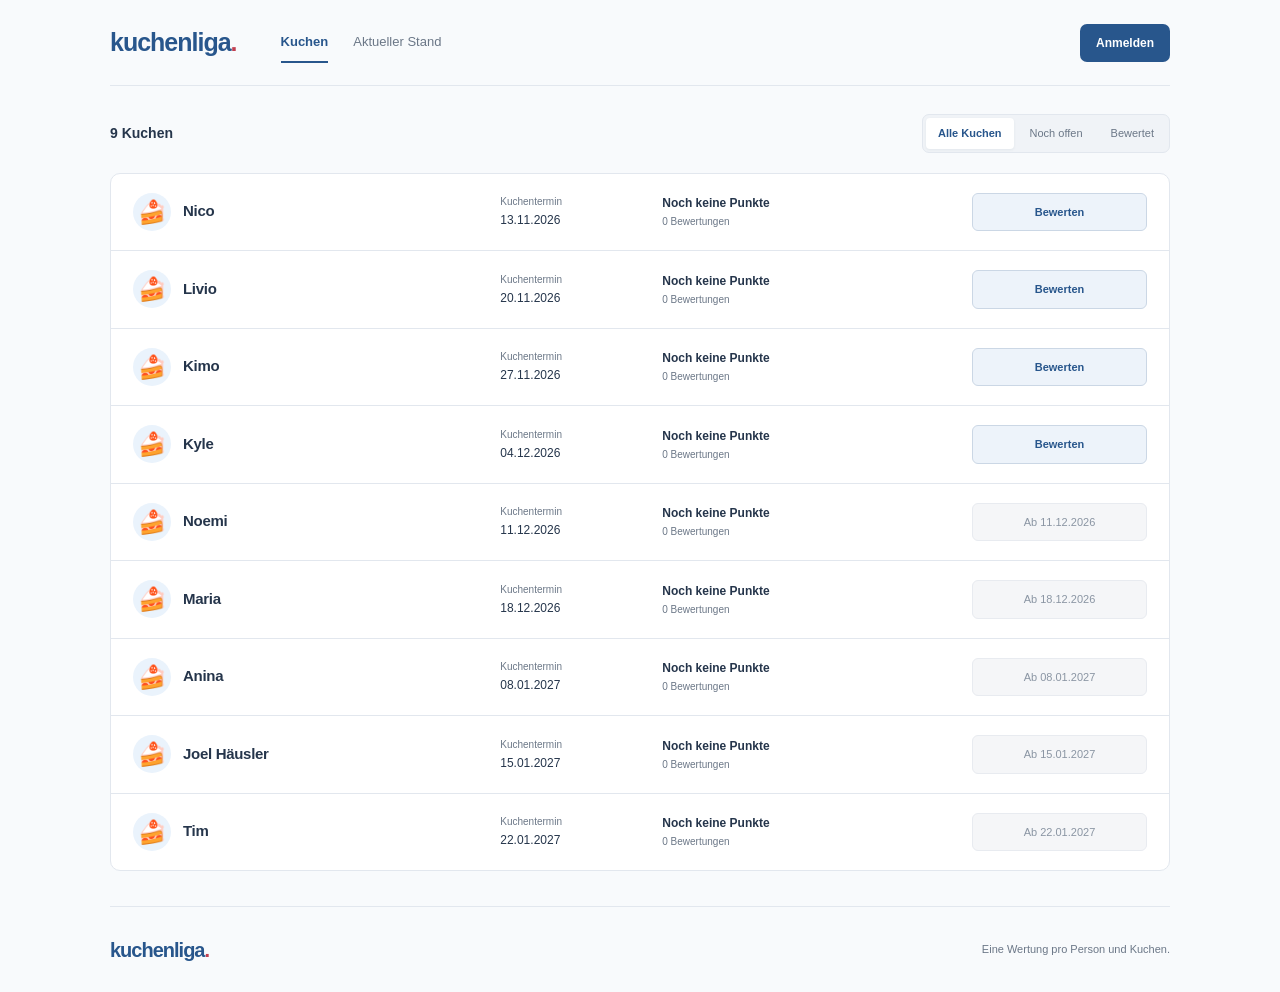
==== commit cb18e863: "Show cakes directly with two tabs, subtle animation and versioned assets" ====
--- a/index.html
+++ b/index.html
@@ -7,27 +7,26 @@
   <meta name="description" content="Die Kuchenliga unserer Klasse. Kuchen probieren, ehrlich bewerten und gemeinsam den Favoriten finden.">
   <title>Kuchenliga · Ein Stück Klassenliebe</title>
   <link rel="icon" type="image/svg+xml" href="./favicon.svg">
-  <link rel="stylesheet" href="./styles.css">
-  <script type="module" src="./app.js"></script>
+  <link rel="stylesheet" href="./styles.b3535e81ba62.css">
+  <script type="module" src="./app.83280f5b1b5b.js"></script>
 </head>
 <body>
   <a class="skip" href="#main">Zum Inhalt</a>
   <header class="site-header wrap">
     <a class="brand" href="./" aria-label="Kuchenliga Startseite">kuchenliga<span class="brand-dot">.</span></a>
-    <nav class="main-nav" aria-label="Hauptnavigation"><button class="nav-link active" data-view="cakes">Kuchen</button><button class="nav-link" data-view="ranking">Rangliste</button><button class="nav-link" data-view="schedule">Kuchenplan</button><button class="nav-link" data-view="rules">Spielregeln</button></nav>
+    <nav class="main-nav" aria-label="Hauptnavigation"><button class="nav-link active" data-view="cakes">Kuchen</button><button class="nav-link" data-view="ranking">Aktueller Stand</button></nav>
     <div id="account"><button class="button small dark" data-login>Anmelden </button></div>
   </header>
   <main id="main">
-    <section class="intro wrap"><h1>Unsere Kuchenliga</h1><p>Kuchen probieren, einmal bewerten. Wer backt den Klassenfavoriten?</p></section>
     <section class="league wrap" aria-label="Kuchenliga">
-      <div id="mode-banner" class="mode-banner" role="status"></div>
+      <div id="mode-banner" hidden></div>
       <div id="notice" class="notice" role="status" aria-live="polite" hidden></div>
       <div id="view-cakes">
-        <div class="section-head"><div><p class="section-kicker">9 Kuchen · 12 Personen</p><h2>Kuchenübersicht<span class="count">9</span></h2></div><div class="filters" aria-label="Kuchen filtern"><button class="filter active" data-filter="all" aria-pressed="true">Alle Kuchen</button><button class="filter" data-filter="open" aria-pressed="false">Noch offen</button><button class="filter" data-filter="done" aria-pressed="false">Bewertet</button></div></div>
+        <div class="section-head"><div><h1 class="sr-only">Kuchenübersicht <span class="count">9</span></h1><span class="list-summary">9 Kuchen</span></div><div class="filters" aria-label="Kuchen filtern"><button class="filter active" data-filter="all" aria-pressed="true">Alle Kuchen</button><button class="filter" data-filter="open" aria-pressed="false">Noch offen</button><button class="filter" data-filter="done" aria-pressed="false">Bewertet</button></div></div>
         <div id="progress" hidden></div><div id="cakes" class="cake-grid"></div>
-        <p class="quiet-note">Neun Kuchen. Zwölf persönliche Zugänge. Eine ehrliche Wertung pro Kuchen.</p>
+        
       </div>
-      <div id="view-ranking" hidden><div class="section-head"><div><p class="section-kicker">Die Ergebnisse</p><h2>Die Rangliste</h2></div><button id="refresh" class="button outline small">Aktualisieren</button></div><p class="section-intro">Der Durchschnitt entscheidet. Wie viele mitbewertet haben, siehst du direkt daneben.</p><div id="ranking"></div></div>
+      <div id="view-ranking" hidden><div class="section-head"><div><h1 class="sr-only">Aktueller Stand</h1><span class="list-summary">Durchschnittliche Punkte</span></div><button id="refresh" class="button outline small">Aktualisieren</button></div><div id="ranking"></div></div>
       <div id="view-schedule" hidden><p class="section-kicker">Alle Termine auf einen Blick.</p><h2>Unser Kuchenplan</h2><p class="section-intro">Bewerten geht erst ab dem jeweiligen Datum. Berni, Joel Stocker und Raphael stimmen mit ab, ohne selbst einen Kuchen mitzubringen.</p><div id="schedule-list"></div></div><div id="view-rules" hidden><p class="section-kicker">So funktioniert es.</p><h2>Unsere Spielregeln</h2><div class="rules-grid"><article><span aria-hidden="true">🥧</span><h3>Die Klasse backt.</h3><p>Neun Kuchen, zwölf Stimmen. Berni, Joel Stocker und Raphael bewerten mit, ohne selbst zu backen. Probiert erst, bevor ihr Punkte verteilt.</p></article><article><span aria-hidden="true">✦</span><h3>Dein Geschmack zählt.</h3><p>Vergib 1 bis 10 Punkte. 1 bedeutet «nicht mein Fall», 10 bedeutet «bitte noch ein Stück».</p></article><article><span aria-hidden="true">🔒</span><h3>Einmal ist einmal.</h3><p>Eine abgesendete Wertung ist endgültig. Deinen eigenen Kuchen kannst du nicht bewerten. Andere Kuchen werden erst ab ihrem geplanten Datum freigeschaltet.</p></article><article><span aria-hidden="true">♥</span><h3>Bleibt unter euch.</h3><p>Teile dein Passwort nicht. Andere sehen die Durchschnittspunkte, aber nicht deine einzelne Bewertung.</p></article></div></div>
     </section>
   </main>
--- a/styles.b3535e81ba62.css
+++ b/styles.b3535e81ba62.css
@@ -0,0 +1,17 @@
+:root{--ink:#25354b;--blue:#28568c;--pale:#edf3fa;--muted:#6b7787;--line:#e2e7ee;--green:#28724f;--red:#c13f50;font-family:-apple-system,BlinkMacSystemFont,'Segoe UI',sans-serif;color:var(--ink);background:#f8fafc;font-weight:500;line-height:1.5;font-synthesis:none}*{box-sizing:border-box}body{margin:0}h1,h2,h3,p{margin:0}h1,h2,h3{line-height:1.25;letter-spacing:-.035em}button,input,select{font:inherit}button{cursor:pointer;border:0;background:none;color:inherit;touch-action:manipulation}button:disabled{cursor:not-allowed}a{color:inherit;text-decoration:none}button:focus-visible,a:focus-visible,input:focus-visible,select:focus-visible{outline:3px solid #74a5dc;outline-offset:3px}[hidden]{display:none!important}.wrap{width:min(1060px,calc(100% - 64px));margin-inline:auto}.site-header{height:86px;display:flex;align-items:center;gap:44px;border-bottom:1px solid var(--line)}.brand{font-weight:800;font-size:25px;letter-spacing:-1px;color:var(--blue);white-space:nowrap}.brand-dot{color:var(--red)}.main-nav{display:flex;gap:25px;flex:1}.nav-link{font-size:13px;padding:10px 0;color:var(--muted);border-bottom:2px solid transparent}.nav-link.active{color:var(--blue);border-bottom-color:var(--blue);font-weight:750}.button{display:inline-flex;align-items:center;justify-content:center;border-radius:7px;padding:12px 19px;min-height:44px;background:var(--blue);color:white;font-size:13px;font-weight:700;gap:10px}.button:hover:not(:disabled){background:#1f4675}.button:disabled{opacity:.45}.button.small{padding:9px 16px;min-height:38px;font-size:12px}.button.outline{background:white;color:var(--ink);border:1px solid var(--line)}.button.outline:hover{background:var(--pale)}.button.full{width:100%}.intro{padding-top:36px;padding-bottom:24px}.intro h1{font-size:33px;font-weight:700;margin-bottom:8px}.intro p{font-size:14px;color:var(--muted)}.league{padding-top:28px;padding-bottom:35px;min-height:450px}.mode-banner{display:flex;align-items:center;gap:5px;background:var(--pale);color:#52667d;border-radius:7px;padding:12px 15px;font-size:12px;margin-bottom:28px;flex-wrap:wrap}.mode-banner button{padding:0;text-decoration:underline;font-weight:750;color:var(--blue)}.mode-banner.live{background:#eff5f1;color:#437257}.notice{font-size:13px;background:#edf7ef;color:var(--green);padding:12px 15px;border-radius:7px;margin-bottom:20px}.section-head{display:flex;align-items:center;justify-content:space-between;gap:20px;margin-bottom:20px}.section-kicker{font-size:11px;color:var(--muted);margin-bottom:5px}h1,h2{font-size:23px;font-weight:750}.section-head h1,.section-head h2{display:flex;align-items:center;gap:9px}.count{display:inline-grid;place-items:center;font-size:11px;letter-spacing:0;background:#e9eef5;border-radius:5px;min-width:24px;height:23px}.filters{display:flex;gap:4px;padding:3px;border:1px solid var(--line);border-radius:7px;background:#f0f3f7}.filter{font-size:11px;padding:7px 12px;border-radius:4px;color:var(--muted)}.filter.active{background:white;color:var(--blue);font-weight:750;box-shadow:0 1px 3px #263a5010}.cake-grid{display:flex;flex-direction:column;border:1px solid var(--line);border-radius:10px;overflow:hidden;background:white}.cake-card{display:grid;grid-template-columns:minmax(180px,1.2fr) 140px minmax(130px,1fr) 175px;gap:22px;align-items:center;padding:19px 22px;border-bottom:1px solid var(--line)}.cake-card:last-child{border-bottom:0}.person-block{display:flex;align-items:center;gap:12px;min-width:0}.card-avatar{display:grid;place-items:center;border-radius:50%;width:38px;height:38px;flex-shrink:0;font-size:23px}.cake-card h3{font-size:15px;font-weight:750;letter-spacing:-.02em}.self-label{font-size:10px;color:var(--muted);display:block;margin-top:2px}.date-block,.score-block{display:flex;flex-direction:column;font-size:12px;gap:2px}.row-label{font-size:10px;color:var(--muted)}.average{font-size:12px;font-weight:650}.card-button{border-radius:6px;border:1px solid #cbd7e5;background:var(--pale);color:var(--blue);font-weight:700;padding:10px 12px;font-size:11px;min-height:38px;width:100%}.card-button:hover:not(:disabled){background:#dce9f7}.card-button:disabled{background:#f5f6f8;color:#8a95a3;border-color:#e8ebf0;font-weight:500}.card-button.done{background:#eef7f0;color:var(--green);border-color:#dcecdf}.card-button.self{color:#758291}.quiet-note{text-align:center;font-size:11px;color:var(--muted);margin:21px auto 0}.progress-text{display:flex;justify-content:space-between;font-size:11px;color:var(--muted);margin-bottom:6px}.progress-bar{height:4px;background:#e6edf4;border-radius:5px;margin-bottom:19px;overflow:hidden}.progress-bar i{height:100%;background:var(--blue);display:block;border-radius:5px}.section-intro{font-size:13px;color:var(--muted);margin:15px 0 22px;max-width:720px;line-height:1.75}.empty{padding:38px 22px;text-align:center;border-radius:9px;background:white}.empty-icon{font-size:27px;color:#8c9db0}.empty h3{font-size:19px;margin:13px 0 8px}.empty p{font-size:13px;color:var(--muted);max-width:600px;margin:auto}.ranking-table{width:100%;border-collapse:collapse;background:white;font-size:13px}.ranking-table th{text-align:left;font-size:11px;color:var(--muted);font-weight:600;padding:14px 18px;border-bottom:1px solid var(--line)}.ranking-table td{padding:18px;border-bottom:1px solid var(--line)}.ranking-table th:last-child,.ranking-table td:last-child{text-align:right}.rank-num{font-weight:750;color:var(--blue)}.rank-name{font-weight:650}.rank-score{font-size:17px;font-weight:750}.rank-track{width:110px;height:4px;background:var(--pale);overflow:hidden;border-radius:3px}.rank-track span{height:100%;display:block;background:#83a6cf;border-radius:3px}.schedule-row{display:grid;grid-template-columns:140px 1fr 170px;gap:20px;padding:18px;border-bottom:1px solid var(--line);font-size:13px;align-items:center;background:white}.schedule-row time{color:var(--muted);font-size:12px}.schedule-row>span{font-size:11px;color:var(--muted);text-align:right}.schedule-row.today{background:#edf3fa}.schedule-row.today>span{color:var(--blue);font-weight:700}.rules-grid{display:grid;grid-template-columns:repeat(2,1fr);gap:22px 40px;margin-top:25px}.rules-grid article{padding:20px 0;border-top:1px solid var(--line)}.rules-grid article>span{display:none}.rules-grid h3{font-size:17px;margin-bottom:9px}.rules-grid p{font-size:13px;color:var(--muted);line-height:1.8;max-width:65ch}footer{border-top:1px solid var(--line);display:flex;align-items:center;justify-content:space-between;gap:20px;min-height:86px}footer .brand{font-size:20px}footer p{font-size:11px;color:var(--muted)}.account-user{display:flex;align-items:center;gap:16px}.account-user #open-profile{display:flex;align-items:center;gap:8px;font-size:12px;font-weight:700;padding:0}.profile-avatar{display:grid;place-items:center;width:29px;height:29px;font-size:19px;border-radius:50%}.account-user #logout{font-size:11px;color:var(--muted);padding:9px 0}dialog{border:1px solid var(--line);border-radius:13px;padding:30px;width:min(460px,calc(100% - 32px));max-height:90dvh;overflow-y:auto;color:var(--ink);box-shadow:0 20px 80px #24364c25;background:white}dialog::backdrop{background:#26374b65}dialog h2{font-size:25px;margin-bottom:11px;max-width:90%}dialog>p{font-size:13px;color:var(--muted);margin-bottom:20px;line-height:1.7}.close{position:absolute;right:12px;top:10px;font-size:26px;line-height:1;padding:5px;color:var(--muted)}form label{display:block;font-size:12px;font-weight:700;margin:18px 0 7px}input[type=password],select{width:100%;border:1px solid #ccd6e1;padding:12px;border-radius:6px;color:var(--ink);background:white;font-size:14px}form .button{margin-top:24px}.dialog-foot{font-size:11px!important;color:var(--muted)!important;line-height:1.7;margin:15px 0 0!important}.score-field{border:0;margin:22px 0 0;padding:0}.score-buttons{display:grid;grid-template-columns:repeat(5,1fr);gap:8px}.score-button{min-height:48px;border:1px solid #d3deea;background:#f4f7fb;font-size:21px;font-weight:750;border-radius:6px}.score-button[aria-pressed=true]{background:var(--blue);color:white;border-color:var(--blue)}.score-scale{display:flex;justify-content:space-between;font-size:10px;color:var(--muted);margin-top:9px}.selection-summary{margin-top:20px;background:var(--pale);text-align:center;padding:13px;border-radius:6px;font-size:13px;font-weight:700}.confirmation{display:flex;align-items:flex-start;gap:8px;font-size:12px;margin-top:20px;line-height:1.7}.confirmation input{margin-top:4px;accent-color:var(--blue);width:15px;height:15px;flex-shrink:0}#submit-vote{margin-top:20px}.error{font-size:12px;color:#a52e40;background:#fff1f3;padding:11px;border-radius:6px;margin-top:14px}.preview-note{font-size:12px;color:#86652d;background:#fff6e3;padding:11px;border-radius:6px;margin-top:14px}.profile-preview{width:67px;height:67px;border-radius:50%;display:grid;place-items:center;font-size:38px;margin-bottom:18px}.option-label{font-size:12px;letter-spacing:0;margin:22px 0 11px}.avatar-options{display:grid;grid-template-columns:repeat(6,1fr);gap:7px}.avatar-option{font-size:24px;min-height:44px;border-radius:6px;border:2px solid transparent;background:#f4f6f9}.avatar-option[aria-pressed=true],.color-option[aria-pressed=true]{border-color:var(--blue)}.color-options{display:flex;gap:12px;flex-wrap:wrap;margin-bottom:25px}.color-option{width:35px;height:35px;border:2px solid transparent;border-radius:50%}.skip{position:fixed;left:10px;top:-100px;z-index:99;background:white;padding:10px}.skip:focus{top:10px}.sr-only{position:absolute;width:1px;height:1px;padding:0;margin:-1px;overflow:hidden;clip:rect(0,0,0,0);white-space:nowrap;border:0}
+@media(max-width:900px){.wrap{width:calc(100% - 40px)}.site-header{gap:24px}.main-nav{gap:18px}.nav-link{font-size:12px}.cake-card{grid-template-columns:minmax(145px,1.2fr) 115px minmax(110px,1fr) 155px;gap:15px;padding:18px 17px}.card-avatar{width:32px;height:32px;font-size:20px}.person-block{gap:9px}.cake-card h3{font-size:14px}}
+@media(max-width:700px){.wrap{width:calc(100% - 28px)}.site-header{height:auto;min-height:109px;flex-wrap:wrap;justify-content:space-between;gap:12px;padding-top:18px}.brand{font-size:23px}.main-nav{order:3;width:100%;flex:auto;justify-content:space-between;border-top:1px solid var(--line);gap:15px;padding-top:4px}.nav-link{font-size:12px;padding:9px 0 11px}.button.small{min-height:34px;padding:7px 13px;font-size:11px}.intro{padding-top:25px;padding-bottom:21px}.intro h1{font-size:28px;margin-bottom:8px}.intro p{font-size:12px;line-height:1.7;max-width:36ch}.mode-banner{font-size:11px;margin-bottom:22px;padding:11px 12px}.section-head{flex-direction:column;align-items:stretch;gap:15px;margin-bottom:15px}.section-head h1,.section-head h2{font-size:21px}.filters{width:100%}.filter{flex:1;padding:8px 5px}.cake-card{grid-template-columns:minmax(0,1fr) 145px;gap:12px 14px;padding:17px 14px;position:relative;align-items:start}.person-block{grid-column:1;grid-row:1;align-items:center}.cake-card h3{font-size:14px}.card-avatar{width:29px;height:29px;font-size:18px}.date-block{grid-column:1;grid-row:2;padding-left:38px;font-size:11px;margin-top:-8px}.date-block .row-label{display:none}.score-block{grid-column:2;grid-row:1;align-items:flex-end;gap:3px}.average{font-size:11px;line-height:1.4}.row-label{font-size:9px}.card-button{grid-column:2;grid-row:2;font-size:10px;min-height:34px;padding:8px 5px}.quiet-note{font-size:10px;line-height:1.7;padding:0 12px}.account-user{gap:12px}.account-user #open-profile{font-size:11px;gap:5px}.account-user #logout{font-size:10px}.profile-avatar{width:26px;height:26px;font-size:17px}.schedule-row{grid-template-columns:90px 1fr;gap:7px;padding:15px 12px;font-size:12px}.schedule-row time{font-size:11px}.schedule-row>span{grid-column:2;text-align:left;font-size:10px}.ranking-table{font-size:12px}.ranking-table td,.ranking-table th{padding:14px 8px}.rank-score{font-size:16px}.track-cell{display:none}.rules-grid{grid-template-columns:1fr;gap:0;margin-top:10px}.rules-grid h3{font-size:16px}.rules-grid p{font-size:12px}.section-intro{font-size:12px}.empty{padding:30px 18px}.empty h3{font-size:18px}.empty p{font-size:12px}footer{min-height:85px;gap:12px}footer .brand{font-size:18px}footer p{font-size:9px;max-width:145px;text-align:right}dialog{padding:27px 21px}dialog h2{font-size:23px}.avatar-options{gap:5px}.color-options{gap:10px}.color-option{width:32px;height:32px}}
+@media(prefers-reduced-motion:reduce){*,*:before,*:after{scroll-behavior:auto!important;transition:none!important}}
+
+.list-summary{font-size:14px;font-weight:650;color:var(--ink)}
+.button,.card-button,.nav-link,.score-button,.avatar-option,.color-option{transition:background-color .16s ease,color .16s ease,border-color .16s ease,transform .16s ease}
+.card-button:hover:not(:disabled),.button:hover:not(:disabled){transform:translateY(-1px)}
+.score-button[aria-pressed=true]{transform:scale(1.06)}
+.progress-bar i{transition:width .3s ease}
+.view-enter{animation:view-in .18s ease-out}
+dialog[open]{animation:dialog-in .2s cubic-bezier(.2,.7,.3,1)}
+dialog[open]::backdrop{animation:backdrop-in .18s ease-out}
+@keyframes view-in{from{opacity:0;transform:translateY(4px)}to{opacity:1;transform:translateY(0)}}
+@keyframes dialog-in{from{opacity:0;transform:translateY(8px) scale(.98)}to{opacity:1;transform:translateY(0) scale(1)}}
+@keyframes backdrop-in{from{opacity:0}to{opacity:1}}
+@media(prefers-reduced-motion:reduce){*,*:before,*:after{animation:none!important;transition:none!important}}
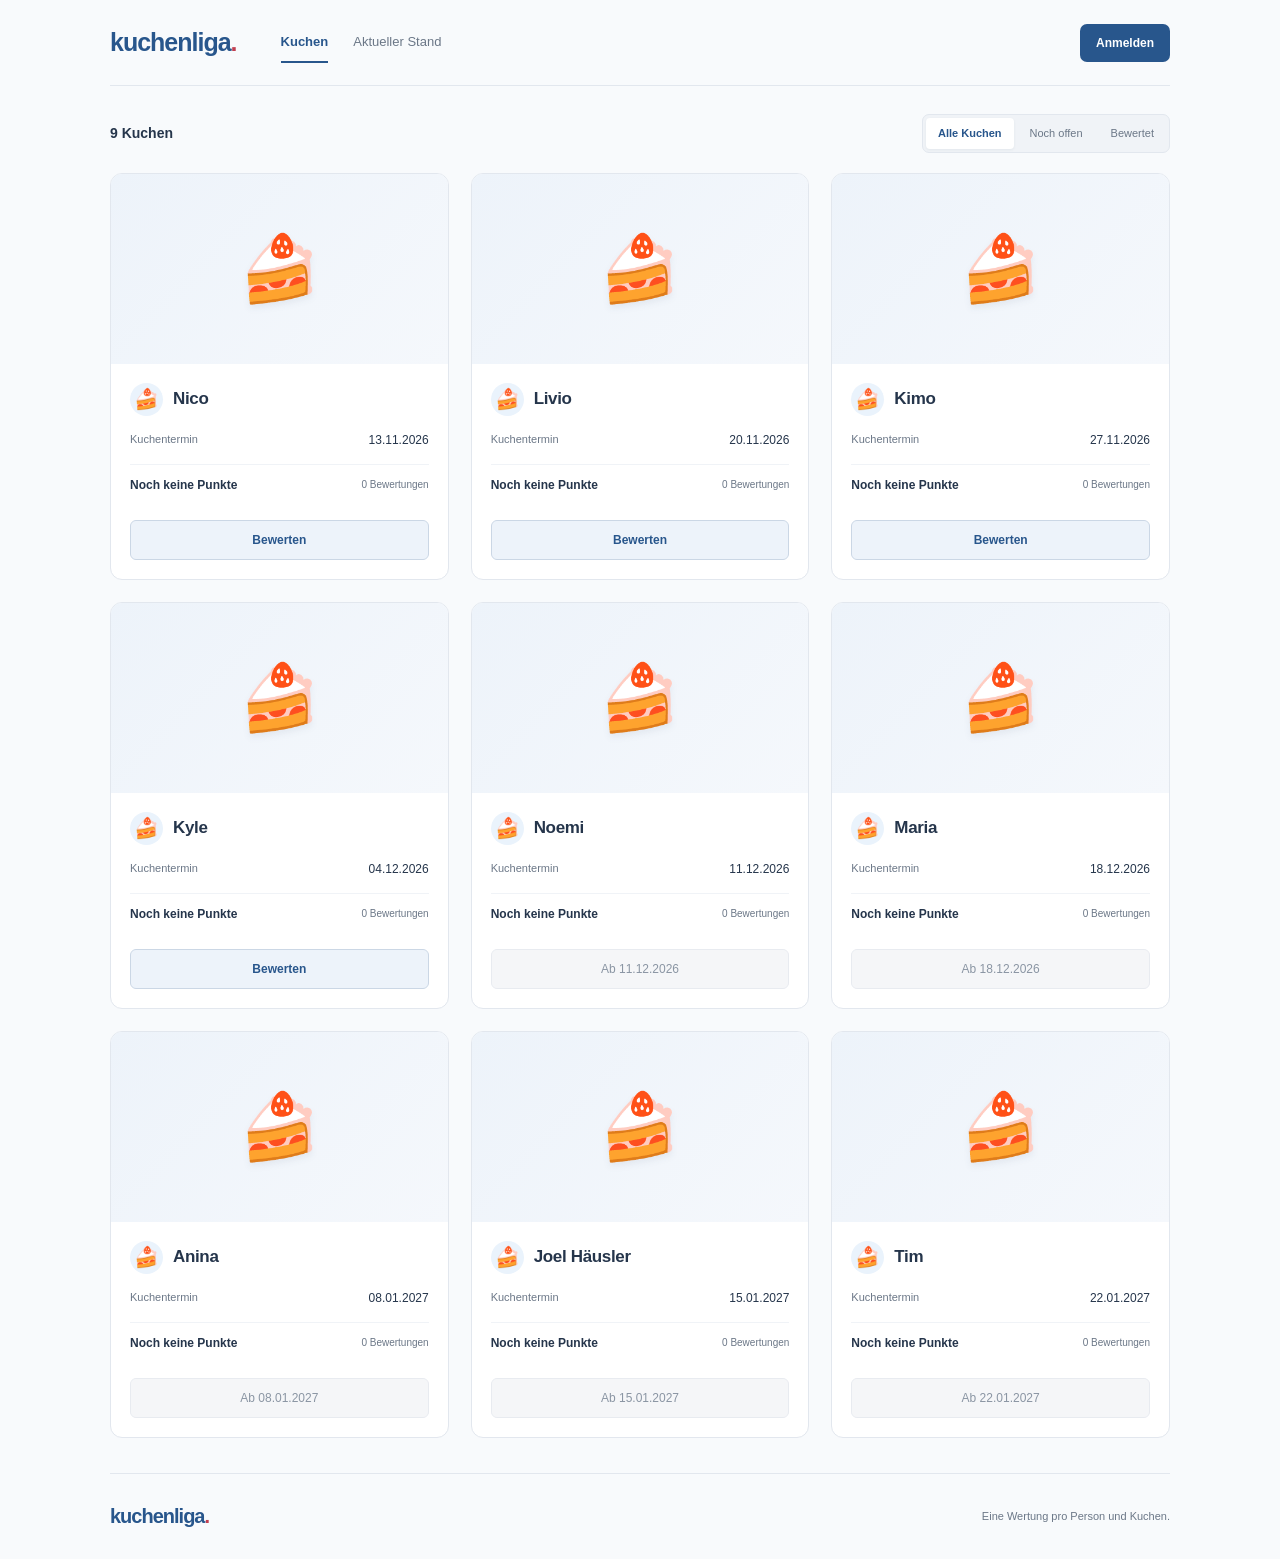
==== commit bb7d6cc2: "Add large cake tiles, private photo uploads and self-chosen first passwords" ====
--- a/index.html
+++ b/index.html
@@ -7,8 +7,8 @@
   <meta name="description" content="Die Kuchenliga unserer Klasse. Kuchen probieren, ehrlich bewerten und gemeinsam den Favoriten finden.">
   <title>Kuchenliga · Ein Stück Klassenliebe</title>
   <link rel="icon" type="image/svg+xml" href="./favicon.svg">
-  <link rel="stylesheet" href="./styles.b3535e81ba62.css">
-  <script type="module" src="./app.83280f5b1b5b.js"></script>
+  <link rel="stylesheet" href="./styles.c7005b6bbd6a.css">
+  <script type="module" src="./app.1f35536c1b50.js"></script>
 </head>
 <body>
   <a class="skip" href="#main">Zum Inhalt</a>
@@ -31,8 +31,10 @@
     </section>
   </main>
   <footer class="wrap"><a class="brand" href="./">kuchenliga<span class="brand-dot">.</span></a><p>Eine Wertung pro Person und Kuchen.</p></footer>
-  <dialog id="login-dialog" aria-labelledby="login-title"><button class="close" data-close aria-label="Schliessen">×</button><h2 id="login-title">Anmelden</h2><p>Melde dich mit deinem persönlichen Klassen-Zugang an.</p><form id="login-form"><label for="person">Dein Name</label><select id="person" name="person" required><option value="">Bitte auswählen</option></select><label for="password">Dein Passwort</label><input id="password" type="password" name="password" autocomplete="current-password" required minlength="12"><p id="login-error" class="error" role="alert" hidden></p><button class="button cherry full" id="login-submit" type="submit">Jetzt anmelden</button></form><p class="dialog-foot">Noch kein Passwort? Frag die Person, die eure Kuchenliga organisiert.</p></dialog>
+  <dialog id="login-dialog" aria-labelledby="login-title"><button class="close" data-close aria-label="Schliessen">×</button><h2 id="login-title">Anmelden</h2><p>Melde dich mit deinem persönlichen Klassen-Zugang an.</p><form id="login-form"><label for="person">Dein Name</label><select id="person" name="person" required><option value="">Bitte auswählen</option></select><label for="password">Dein Passwort</label><input id="password" type="password" name="password" autocomplete="current-password" required minlength="12"><p id="login-error" class="error" role="alert" hidden></p><button class="button cherry full" id="login-submit" type="submit">Jetzt anmelden</button></form><p class="dialog-foot">Erstes Mal hier? Öffne deinen persönlichen Registrierungslink, um dein eigenes Passwort festzulegen.</p></dialog>
   <dialog id="vote-dialog" aria-labelledby="vote-title"><button class="close" data-close aria-label="Schliessen">×</button><p class="section-kicker">Kuchen bewerten</p><h2 id="vote-title"></h2><p>Wie hat dir der Kuchen geschmeckt?</p><fieldset class="score-field"><legend class="sr-only">Punkte von 1 bis 10</legend><div id="score-buttons" class="score-buttons"></div></fieldset><div class="score-scale"><span>Nicht mein Fall</span><span>Bitte noch ein Stück!</span></div><div id="selection-summary" class="selection-summary">Wähle deine Punktzahl.</div><p id="preview-note" class="preview-note" hidden>Vorschau: Es werden keine Stimmen gespeichert.</p><label class="confirmation"><input type="checkbox" id="vote-confirm"> <span>Ich bestätige meine endgültige Bewertung.</span></label><p class="dialog-foot">Nach dem Absenden kannst du deine Wertung nicht mehr ändern.</p><p id="vote-error" class="error" role="alert" hidden></p><button class="button cherry full" id="submit-vote" disabled>Verbindlich bewerten</button></dialog>
 <dialog id="profile-dialog" aria-labelledby="profile-title"><button class="close" data-close aria-label="Schliessen">×</button><div id="profile-preview" class="profile-preview" aria-hidden="true">🍰</div><h2 id="profile-title">Mein Profil</h2><p id="profile-name"></p><h3 class="option-label">Dein Avatar</h3><div id="avatar-options" class="avatar-options" aria-label="Avatar auswählen"></div><h3 class="option-label">Deine Farbe</h3><div id="color-options" class="color-options" aria-label="Profilfarbe auswählen"></div><p id="profile-error" class="error" role="alert" hidden></p><button id="save-profile" class="button cherry full">Profil speichern</button></dialog>
+<dialog id="photo-dialog" aria-labelledby="photo-title"><button class="close" data-close aria-label="Schliessen">×</button><h2 id="photo-title">Dein Kuchenfoto</h2><p>JPG, PNG oder WebP, bis 10 MB.</p><label class="file-label" for="cake-photo-file">Foto auswählen</label><input id="cake-photo-file" type="file" accept="image/jpeg,image/png,image/webp"><img id="photo-preview" class="photo-preview" alt="Vorschau deines Kuchenfotos" hidden><p id="photo-error" class="error" role="alert" hidden></p><button id="save-photo" class="button full" disabled>Foto speichern</button></dialog>
+<dialog id="registration-dialog" aria-labelledby="registration-title"><button class="close" data-close aria-label="Schliessen">×</button><h2 id="registration-title">Dein erstes Passwort</h2><p>Dein persönlicher Zugang für <strong id="registration-name">…</strong>.</p><form id="registration-form"><label for="new-password">Neues Passwort</label><input id="new-password" type="password" autocomplete="new-password" required minlength="12" maxlength="128"><label for="repeat-password">Passwort wiederholen</label><input id="repeat-password" type="password" autocomplete="new-password" required minlength="12" maxlength="128"><p class="dialog-foot">Mindestens 12 Zeichen. Wähle ein Passwort, das nur du kennst.</p><p id="registration-error" class="error" role="alert" hidden></p><button id="register-submit" type="submit" class="button full" disabled>Passwort festlegen</button></form></dialog>
 </body>
 </html>
--- a/styles.c7005b6bbd6a.css
+++ b/styles.c7005b6bbd6a.css
@@ -0,0 +1,20 @@
+:root{--ink:#25354b;--blue:#28568c;--pale:#edf3fa;--muted:#6b7787;--line:#e2e7ee;--green:#28724f;--red:#c13f50;font-family:-apple-system,BlinkMacSystemFont,'Segoe UI',sans-serif;color:var(--ink);background:#f8fafc;font-weight:500;line-height:1.5;font-synthesis:none}*{box-sizing:border-box}body{margin:0}h1,h2,h3,p{margin:0}h1,h2,h3{line-height:1.25;letter-spacing:-.035em}button,input,select{font:inherit}button{cursor:pointer;border:0;background:none;color:inherit;touch-action:manipulation}button:disabled{cursor:not-allowed}a{color:inherit;text-decoration:none}button:focus-visible,a:focus-visible,input:focus-visible,select:focus-visible{outline:3px solid #74a5dc;outline-offset:3px}[hidden]{display:none!important}.wrap{width:min(1060px,calc(100% - 64px));margin-inline:auto}.site-header{height:86px;display:flex;align-items:center;gap:44px;border-bottom:1px solid var(--line)}.brand{font-weight:800;font-size:25px;letter-spacing:-1px;color:var(--blue);white-space:nowrap}.brand-dot{color:var(--red)}.main-nav{display:flex;gap:25px;flex:1}.nav-link{font-size:13px;padding:10px 0;color:var(--muted);border-bottom:2px solid transparent}.nav-link.active{color:var(--blue);border-bottom-color:var(--blue);font-weight:750}.button{display:inline-flex;align-items:center;justify-content:center;border-radius:7px;padding:12px 19px;min-height:44px;background:var(--blue);color:white;font-size:13px;font-weight:700;gap:10px}.button:hover:not(:disabled){background:#1f4675}.button:disabled{opacity:.45}.button.small{padding:9px 16px;min-height:38px;font-size:12px}.button.outline{background:white;color:var(--ink);border:1px solid var(--line)}.button.outline:hover{background:var(--pale)}.button.full{width:100%}.intro{padding-top:36px;padding-bottom:24px}.intro h1{font-size:33px;font-weight:700;margin-bottom:8px}.intro p{font-size:14px;color:var(--muted)}.league{padding-top:28px;padding-bottom:35px;min-height:450px}.mode-banner{display:flex;align-items:center;gap:5px;background:var(--pale);color:#52667d;border-radius:7px;padding:12px 15px;font-size:12px;margin-bottom:28px;flex-wrap:wrap}.mode-banner button{padding:0;text-decoration:underline;font-weight:750;color:var(--blue)}.mode-banner.live{background:#eff5f1;color:#437257}.notice{font-size:13px;background:#edf7ef;color:var(--green);padding:12px 15px;border-radius:7px;margin-bottom:20px}.section-head{display:flex;align-items:center;justify-content:space-between;gap:20px;margin-bottom:20px}.section-kicker{font-size:11px;color:var(--muted);margin-bottom:5px}h1,h2{font-size:23px;font-weight:750}.section-head h1,.section-head h2{display:flex;align-items:center;gap:9px}.count{display:inline-grid;place-items:center;font-size:11px;letter-spacing:0;background:#e9eef5;border-radius:5px;min-width:24px;height:23px}.filters{display:flex;gap:4px;padding:3px;border:1px solid var(--line);border-radius:7px;background:#f0f3f7}.filter{font-size:11px;padding:7px 12px;border-radius:4px;color:var(--muted)}.filter.active{background:white;color:var(--blue);font-weight:750;box-shadow:0 1px 3px #263a5010}.cake-grid{display:flex;flex-direction:column;border:1px solid var(--line);border-radius:10px;overflow:hidden;background:white}.cake-card{display:grid;grid-template-columns:minmax(180px,1.2fr) 140px minmax(130px,1fr) 175px;gap:22px;align-items:center;padding:19px 22px;border-bottom:1px solid var(--line)}.cake-card:last-child{border-bottom:0}.person-block{display:flex;align-items:center;gap:12px;min-width:0}.card-avatar{display:grid;place-items:center;border-radius:50%;width:38px;height:38px;flex-shrink:0;font-size:23px}.cake-card h3{font-size:15px;font-weight:750;letter-spacing:-.02em}.self-label{font-size:10px;color:var(--muted);display:block;margin-top:2px}.date-block,.score-block{display:flex;flex-direction:column;font-size:12px;gap:2px}.row-label{font-size:10px;color:var(--muted)}.average{font-size:12px;font-weight:650}.card-button{border-radius:6px;border:1px solid #cbd7e5;background:var(--pale);color:var(--blue);font-weight:700;padding:10px 12px;font-size:11px;min-height:38px;width:100%}.card-button:hover:not(:disabled){background:#dce9f7}.card-button:disabled{background:#f5f6f8;color:#8a95a3;border-color:#e8ebf0;font-weight:500}.card-button.done{background:#eef7f0;color:var(--green);border-color:#dcecdf}.card-button.self{color:#758291}.quiet-note{text-align:center;font-size:11px;color:var(--muted);margin:21px auto 0}.progress-text{display:flex;justify-content:space-between;font-size:11px;color:var(--muted);margin-bottom:6px}.progress-bar{height:4px;background:#e6edf4;border-radius:5px;margin-bottom:19px;overflow:hidden}.progress-bar i{height:100%;background:var(--blue);display:block;border-radius:5px}.section-intro{font-size:13px;color:var(--muted);margin:15px 0 22px;max-width:720px;line-height:1.75}.empty{padding:38px 22px;text-align:center;border-radius:9px;background:white}.empty-icon{font-size:27px;color:#8c9db0}.empty h3{font-size:19px;margin:13px 0 8px}.empty p{font-size:13px;color:var(--muted);max-width:600px;margin:auto}.ranking-table{width:100%;border-collapse:collapse;background:white;font-size:13px}.ranking-table th{text-align:left;font-size:11px;color:var(--muted);font-weight:600;padding:14px 18px;border-bottom:1px solid var(--line)}.ranking-table td{padding:18px;border-bottom:1px solid var(--line)}.ranking-table th:last-child,.ranking-table td:last-child{text-align:right}.rank-num{font-weight:750;color:var(--blue)}.rank-name{font-weight:650}.rank-score{font-size:17px;font-weight:750}.rank-track{width:110px;height:4px;background:var(--pale);overflow:hidden;border-radius:3px}.rank-track span{height:100%;display:block;background:#83a6cf;border-radius:3px}.schedule-row{display:grid;grid-template-columns:140px 1fr 170px;gap:20px;padding:18px;border-bottom:1px solid var(--line);font-size:13px;align-items:center;background:white}.schedule-row time{color:var(--muted);font-size:12px}.schedule-row>span{font-size:11px;color:var(--muted);text-align:right}.schedule-row.today{background:#edf3fa}.schedule-row.today>span{color:var(--blue);font-weight:700}.rules-grid{display:grid;grid-template-columns:repeat(2,1fr);gap:22px 40px;margin-top:25px}.rules-grid article{padding:20px 0;border-top:1px solid var(--line)}.rules-grid article>span{display:none}.rules-grid h3{font-size:17px;margin-bottom:9px}.rules-grid p{font-size:13px;color:var(--muted);line-height:1.8;max-width:65ch}footer{border-top:1px solid var(--line);display:flex;align-items:center;justify-content:space-between;gap:20px;min-height:86px}footer .brand{font-size:20px}footer p{font-size:11px;color:var(--muted)}.account-user{display:flex;align-items:center;gap:16px}.account-user #open-profile{display:flex;align-items:center;gap:8px;font-size:12px;font-weight:700;padding:0}.profile-avatar{display:grid;place-items:center;width:29px;height:29px;font-size:19px;border-radius:50%}.account-user #logout{font-size:11px;color:var(--muted);padding:9px 0}dialog{border:1px solid var(--line);border-radius:13px;padding:30px;width:min(460px,calc(100% - 32px));max-height:90dvh;overflow-y:auto;color:var(--ink);box-shadow:0 20px 80px #24364c25;background:white}dialog::backdrop{background:#26374b65}dialog h2{font-size:25px;margin-bottom:11px;max-width:90%}dialog>p{font-size:13px;color:var(--muted);margin-bottom:20px;line-height:1.7}.close{position:absolute;right:12px;top:10px;font-size:26px;line-height:1;padding:5px;color:var(--muted)}form label{display:block;font-size:12px;font-weight:700;margin:18px 0 7px}input[type=password],select{width:100%;border:1px solid #ccd6e1;padding:12px;border-radius:6px;color:var(--ink);background:white;font-size:14px}form .button{margin-top:24px}.dialog-foot{font-size:11px!important;color:var(--muted)!important;line-height:1.7;margin:15px 0 0!important}.score-field{border:0;margin:22px 0 0;padding:0}.score-buttons{display:grid;grid-template-columns:repeat(5,1fr);gap:8px}.score-button{min-height:48px;border:1px solid #d3deea;background:#f4f7fb;font-size:21px;font-weight:750;border-radius:6px}.score-button[aria-pressed=true]{background:var(--blue);color:white;border-color:var(--blue)}.score-scale{display:flex;justify-content:space-between;font-size:10px;color:var(--muted);margin-top:9px}.selection-summary{margin-top:20px;background:var(--pale);text-align:center;padding:13px;border-radius:6px;font-size:13px;font-weight:700}.confirmation{display:flex;align-items:flex-start;gap:8px;font-size:12px;margin-top:20px;line-height:1.7}.confirmation input{margin-top:4px;accent-color:var(--blue);width:15px;height:15px;flex-shrink:0}#submit-vote{margin-top:20px}.error{font-size:12px;color:#a52e40;background:#fff1f3;padding:11px;border-radius:6px;margin-top:14px}.preview-note{font-size:12px;color:#86652d;background:#fff6e3;padding:11px;border-radius:6px;margin-top:14px}.profile-preview{width:67px;height:67px;border-radius:50%;display:grid;place-items:center;font-size:38px;margin-bottom:18px}.option-label{font-size:12px;letter-spacing:0;margin:22px 0 11px}.avatar-options{display:grid;grid-template-columns:repeat(6,1fr);gap:7px}.avatar-option{font-size:24px;min-height:44px;border-radius:6px;border:2px solid transparent;background:#f4f6f9}.avatar-option[aria-pressed=true],.color-option[aria-pressed=true]{border-color:var(--blue)}.color-options{display:flex;gap:12px;flex-wrap:wrap;margin-bottom:25px}.color-option{width:35px;height:35px;border:2px solid transparent;border-radius:50%}.skip{position:fixed;left:10px;top:-100px;z-index:99;background:white;padding:10px}.skip:focus{top:10px}.sr-only{position:absolute;width:1px;height:1px;padding:0;margin:-1px;overflow:hidden;clip:rect(0,0,0,0);white-space:nowrap;border:0}
+@media(max-width:900px){.wrap{width:calc(100% - 40px)}.site-header{gap:24px}.main-nav{gap:18px}.nav-link{font-size:12px}.cake-card{grid-template-columns:minmax(145px,1.2fr) 115px minmax(110px,1fr) 155px;gap:15px;padding:18px 17px}.card-avatar{width:32px;height:32px;font-size:20px}.person-block{gap:9px}.cake-card h3{font-size:14px}}
+@media(max-width:700px){.wrap{width:calc(100% - 28px)}.site-header{height:auto;min-height:109px;flex-wrap:wrap;justify-content:space-between;gap:12px;padding-top:18px}.brand{font-size:23px}.main-nav{order:3;width:100%;flex:auto;justify-content:space-between;border-top:1px solid var(--line);gap:15px;padding-top:4px}.nav-link{font-size:12px;padding:9px 0 11px}.button.small{min-height:34px;padding:7px 13px;font-size:11px}.intro{padding-top:25px;padding-bottom:21px}.intro h1{font-size:28px;margin-bottom:8px}.intro p{font-size:12px;line-height:1.7;max-width:36ch}.mode-banner{font-size:11px;margin-bottom:22px;padding:11px 12px}.section-head{flex-direction:column;align-items:stretch;gap:15px;margin-bottom:15px}.section-head h1,.section-head h2{font-size:21px}.filters{width:100%}.filter{flex:1;padding:8px 5px}.cake-card{grid-template-columns:minmax(0,1fr) 145px;gap:12px 14px;padding:17px 14px;position:relative;align-items:start}.person-block{grid-column:1;grid-row:1;align-items:center}.cake-card h3{font-size:14px}.card-avatar{width:29px;height:29px;font-size:18px}.date-block{grid-column:1;grid-row:2;padding-left:38px;font-size:11px;margin-top:-8px}.date-block .row-label{display:none}.score-block{grid-column:2;grid-row:1;align-items:flex-end;gap:3px}.average{font-size:11px;line-height:1.4}.row-label{font-size:9px}.card-button{grid-column:2;grid-row:2;font-size:10px;min-height:34px;padding:8px 5px}.quiet-note{font-size:10px;line-height:1.7;padding:0 12px}.account-user{gap:12px}.account-user #open-profile{font-size:11px;gap:5px}.account-user #logout{font-size:10px}.profile-avatar{width:26px;height:26px;font-size:17px}.schedule-row{grid-template-columns:90px 1fr;gap:7px;padding:15px 12px;font-size:12px}.schedule-row time{font-size:11px}.schedule-row>span{grid-column:2;text-align:left;font-size:10px}.ranking-table{font-size:12px}.ranking-table td,.ranking-table th{padding:14px 8px}.rank-score{font-size:16px}.track-cell{display:none}.rules-grid{grid-template-columns:1fr;gap:0;margin-top:10px}.rules-grid h3{font-size:16px}.rules-grid p{font-size:12px}.section-intro{font-size:12px}.empty{padding:30px 18px}.empty h3{font-size:18px}.empty p{font-size:12px}footer{min-height:85px;gap:12px}footer .brand{font-size:18px}footer p{font-size:9px;max-width:145px;text-align:right}dialog{padding:27px 21px}dialog h2{font-size:23px}.avatar-options{gap:5px}.color-options{gap:10px}.color-option{width:32px;height:32px}}
+@media(prefers-reduced-motion:reduce){*,*:before,*:after{scroll-behavior:auto!important;transition:none!important}}
+
+.list-summary{font-size:14px;font-weight:650;color:var(--ink)}
+.button,.card-button,.nav-link,.score-button,.avatar-option,.color-option{transition:background-color .16s ease,color .16s ease,border-color .16s ease,transform .16s ease}
+.card-button:hover:not(:disabled),.button:hover:not(:disabled){transform:translateY(-1px)}
+.score-button[aria-pressed=true]{transform:scale(1.06)}
+.progress-bar i{transition:width .3s ease}
+.view-enter{animation:view-in .18s ease-out}
+dialog[open]{animation:dialog-in .2s cubic-bezier(.2,.7,.3,1)}
+dialog[open]::backdrop{animation:backdrop-in .18s ease-out}
+@keyframes view-in{from{opacity:0;transform:translateY(4px)}to{opacity:1;transform:translateY(0)}}
+@keyframes dialog-in{from{opacity:0;transform:translateY(8px) scale(.98)}to{opacity:1;transform:translateY(0) scale(1)}}
+@keyframes backdrop-in{from{opacity:0}to{opacity:1}}
+@media(prefers-reduced-motion:reduce){*,*:before,*:after{animation:none!important;transition:none!important}}
+.cake-grid{display:grid;grid-template-columns:repeat(3,minmax(0,1fr));gap:22px;border:0;border-radius:0;background:none;overflow:visible}.cake-card{display:flex;flex-direction:column;align-items:stretch;gap:0;padding:0;border:1px solid var(--line);border-radius:12px;overflow:hidden;background:white;transition:box-shadow .2s ease,transform .2s ease}.cake-card:last-child{border-bottom:1px solid var(--line)}.cake-card:hover{box-shadow:0 8px 24px #25354b09;transform:translateY(-2px)}.cake-image-area{position:relative;height:190px;background:#edf3f9}.cake-photo{width:100%;height:100%;object-fit:cover;display:block}.cake-photo-placeholder{display:grid;place-items:center;height:100%;background:linear-gradient(135deg,#edf3fa,#f5f8fc)}.cake-photo-placeholder span{font-size:65px;filter:drop-shadow(0 4px 3px #24364c10)}.photo-button{position:absolute;bottom:12px;right:12px;padding:9px 12px;background:#fffffff0;border:1px solid #d9e3ed;border-radius:7px;font-size:11px;font-weight:700;box-shadow:0 2px 8px #20344d09}.photo-button:hover{background:white}.tile-content{padding:19px;display:flex;flex-direction:column;gap:15px;flex:1}.tile-content .person-block{gap:10px}.tile-content h3{font-size:17px}.tile-content .card-avatar{width:33px;height:33px;font-size:20px}.tile-content .date-block{flex-direction:row;justify-content:space-between;font-size:12px;align-items:center;padding:0;margin:0}.tile-content .date-block .row-label{display:block;font-size:11px}.tile-content .score-block{flex-direction:row;justify-content:space-between;align-items:center;padding:11px 0;border-top:1px solid #f0f3f7;gap:8px}.tile-content .card-button{margin-top:auto;font-size:12px;min-height:40px}.tile-content .row-label{font-size:10px}.file-label{display:block;font-size:12px;font-weight:700;margin-bottom:8px}input[type=file]{width:100%;font-size:12px;margin-bottom:20px}input[type=file]::file-selector-button{border:1px solid var(--line);border-radius:6px;background:var(--pale);padding:10px 12px;margin-right:10px;color:var(--blue);font:inherit}.photo-preview{width:100%;max-height:260px;object-fit:contain;border-radius:8px;margin-bottom:20px;background:#f5f7fa}#save-photo{margin-top:18px}
+@media(max-width:900px){.cake-grid{grid-template-columns:repeat(2,minmax(0,1fr));gap:18px}.cake-image-area{height:190px}}
+@media(max-width:560px){.cake-grid{grid-template-columns:1fr;gap:18px}.cake-image-area{height:210px}.tile-content{padding:18px}.tile-content .person-block,.tile-content .date-block,.tile-content .score-block,.tile-content .card-button{grid-column:auto;grid-row:auto}.tile-content h3{font-size:17px}.tile-content .average{font-size:12px}.cake-card{padding:0}.tile-content .card-button{font-size:12px}.cake-card:hover{transform:none}}
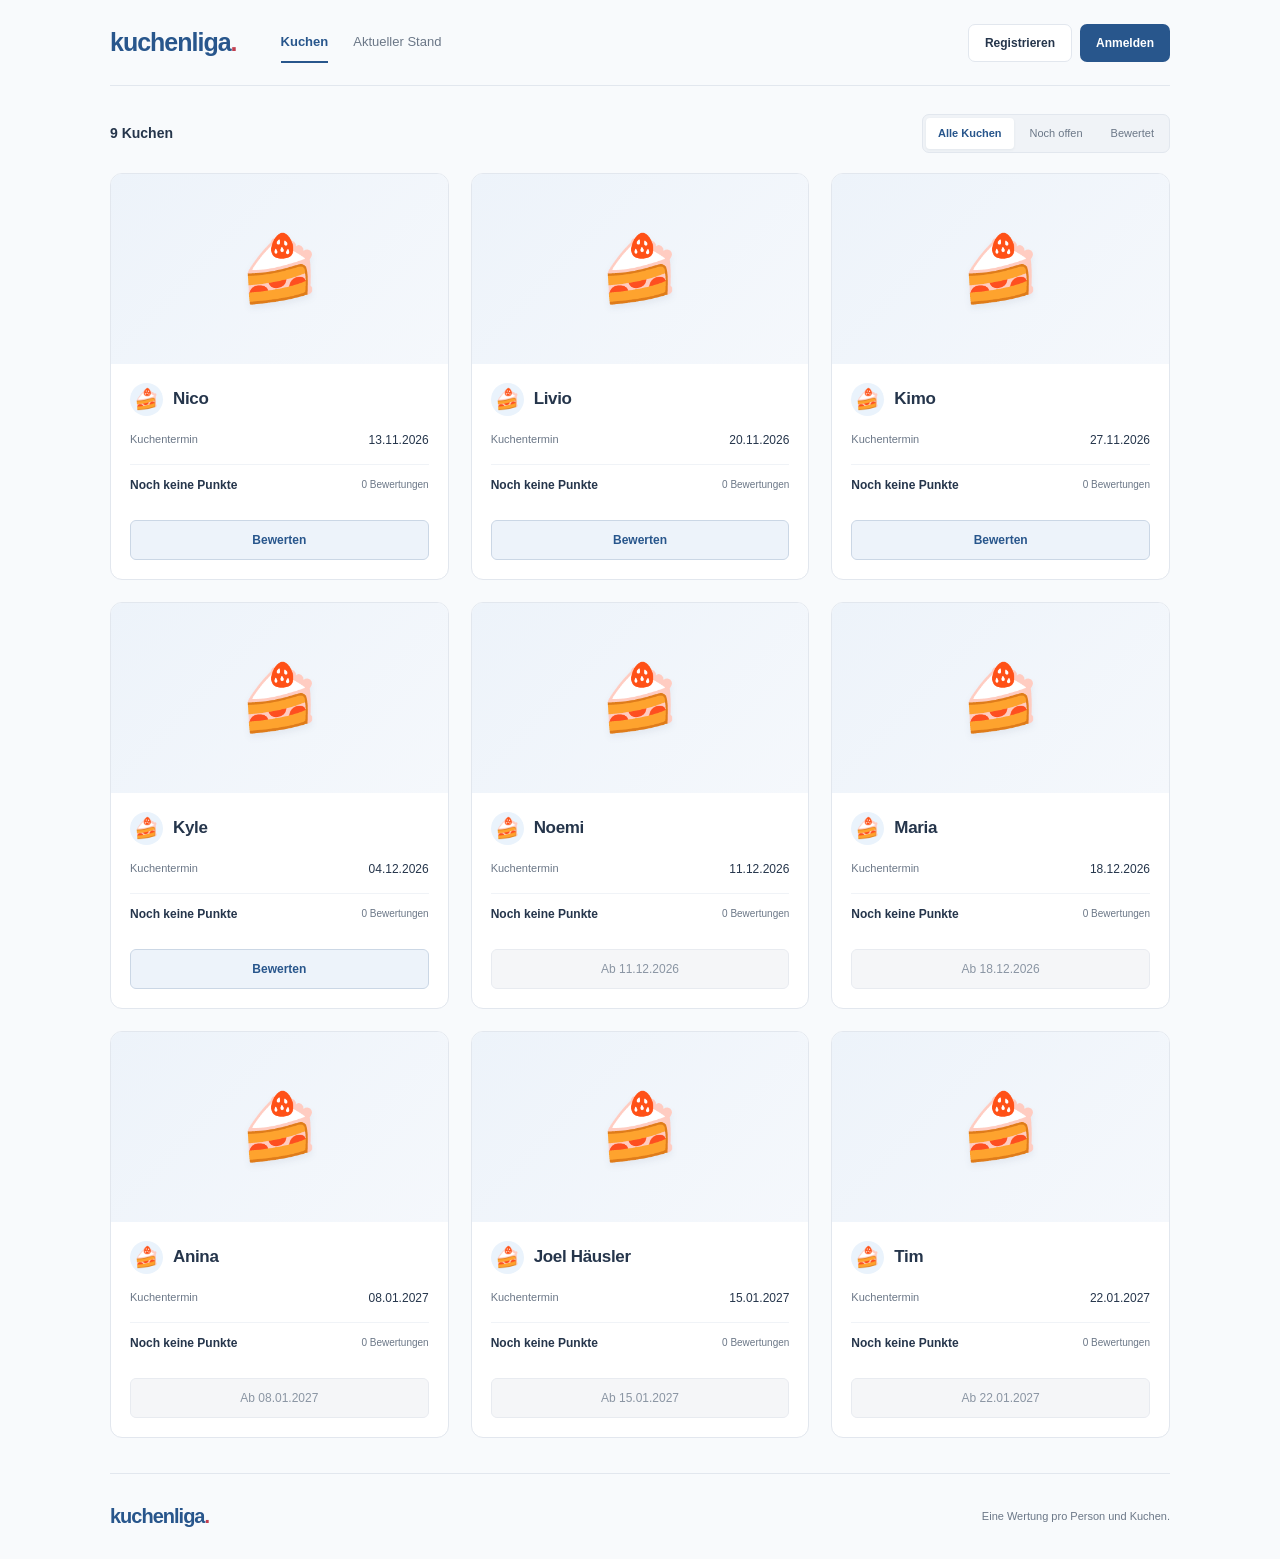
==== commit 3e25b809: "Enable direct first registration with name and chosen password" ====
--- a/index.html
+++ b/index.html
@@ -7,15 +7,15 @@
   <meta name="description" content="Die Kuchenliga unserer Klasse. Kuchen probieren, ehrlich bewerten und gemeinsam den Favoriten finden.">
   <title>Kuchenliga · Ein Stück Klassenliebe</title>
   <link rel="icon" type="image/svg+xml" href="./favicon.svg">
-  <link rel="stylesheet" href="./styles.c7005b6bbd6a.css">
-  <script type="module" src="./app.1f35536c1b50.js"></script>
+  <link rel="stylesheet" href="./styles.4aba671ae0bb.css">
+  <script type="module" src="./app.a6e02fe004c0.js"></script>
 </head>
 <body>
   <a class="skip" href="#main">Zum Inhalt</a>
   <header class="site-header wrap">
     <a class="brand" href="./" aria-label="Kuchenliga Startseite">kuchenliga<span class="brand-dot">.</span></a>
     <nav class="main-nav" aria-label="Hauptnavigation"><button class="nav-link active" data-view="cakes">Kuchen</button><button class="nav-link" data-view="ranking">Aktueller Stand</button></nav>
-    <div id="account"><button class="button small dark" data-login>Anmelden </button></div>
+    <div id="account"><div class="auth-actions"><button class="button small outline" data-register>Registrieren</button><button class="button small dark" data-login>Anmelden</button></div></div>
   </header>
   <main id="main">
     <section class="league wrap" aria-label="Kuchenliga">
@@ -31,10 +31,10 @@
     </section>
   </main>
   <footer class="wrap"><a class="brand" href="./">kuchenliga<span class="brand-dot">.</span></a><p>Eine Wertung pro Person und Kuchen.</p></footer>
-  <dialog id="login-dialog" aria-labelledby="login-title"><button class="close" data-close aria-label="Schliessen">×</button><h2 id="login-title">Anmelden</h2><p>Melde dich mit deinem persönlichen Klassen-Zugang an.</p><form id="login-form"><label for="person">Dein Name</label><select id="person" name="person" required><option value="">Bitte auswählen</option></select><label for="password">Dein Passwort</label><input id="password" type="password" name="password" autocomplete="current-password" required minlength="12"><p id="login-error" class="error" role="alert" hidden></p><button class="button cherry full" id="login-submit" type="submit">Jetzt anmelden</button></form><p class="dialog-foot">Erstes Mal hier? Öffne deinen persönlichen Registrierungslink, um dein eigenes Passwort festzulegen.</p></dialog>
+  <dialog id="login-dialog" aria-labelledby="login-title"><button class="close" data-close aria-label="Schliessen">×</button><h2 id="login-title">Anmelden</h2><p>Melde dich mit deinem persönlichen Klassen-Zugang an.</p><form id="login-form"><label for="person">Dein Name</label><select id="person" name="person" required><option value="">Bitte auswählen</option></select><label for="password">Dein Passwort</label><input id="password" type="password" name="password" autocomplete="current-password" required minlength="12"><p id="login-error" class="error" role="alert" hidden></p><button class="button cherry full" id="login-submit" type="submit">Jetzt anmelden</button></form><p class="dialog-foot">Noch kein Zugang? <button class="text-button" data-register>Jetzt registrieren</button></p></dialog>
   <dialog id="vote-dialog" aria-labelledby="vote-title"><button class="close" data-close aria-label="Schliessen">×</button><p class="section-kicker">Kuchen bewerten</p><h2 id="vote-title"></h2><p>Wie hat dir der Kuchen geschmeckt?</p><fieldset class="score-field"><legend class="sr-only">Punkte von 1 bis 10</legend><div id="score-buttons" class="score-buttons"></div></fieldset><div class="score-scale"><span>Nicht mein Fall</span><span>Bitte noch ein Stück!</span></div><div id="selection-summary" class="selection-summary">Wähle deine Punktzahl.</div><p id="preview-note" class="preview-note" hidden>Vorschau: Es werden keine Stimmen gespeichert.</p><label class="confirmation"><input type="checkbox" id="vote-confirm"> <span>Ich bestätige meine endgültige Bewertung.</span></label><p class="dialog-foot">Nach dem Absenden kannst du deine Wertung nicht mehr ändern.</p><p id="vote-error" class="error" role="alert" hidden></p><button class="button cherry full" id="submit-vote" disabled>Verbindlich bewerten</button></dialog>
 <dialog id="profile-dialog" aria-labelledby="profile-title"><button class="close" data-close aria-label="Schliessen">×</button><div id="profile-preview" class="profile-preview" aria-hidden="true">🍰</div><h2 id="profile-title">Mein Profil</h2><p id="profile-name"></p><h3 class="option-label">Dein Avatar</h3><div id="avatar-options" class="avatar-options" aria-label="Avatar auswählen"></div><h3 class="option-label">Deine Farbe</h3><div id="color-options" class="color-options" aria-label="Profilfarbe auswählen"></div><p id="profile-error" class="error" role="alert" hidden></p><button id="save-profile" class="button cherry full">Profil speichern</button></dialog>
 <dialog id="photo-dialog" aria-labelledby="photo-title"><button class="close" data-close aria-label="Schliessen">×</button><h2 id="photo-title">Dein Kuchenfoto</h2><p>JPG, PNG oder WebP, bis 10 MB.</p><label class="file-label" for="cake-photo-file">Foto auswählen</label><input id="cake-photo-file" type="file" accept="image/jpeg,image/png,image/webp"><img id="photo-preview" class="photo-preview" alt="Vorschau deines Kuchenfotos" hidden><p id="photo-error" class="error" role="alert" hidden></p><button id="save-photo" class="button full" disabled>Foto speichern</button></dialog>
-<dialog id="registration-dialog" aria-labelledby="registration-title"><button class="close" data-close aria-label="Schliessen">×</button><h2 id="registration-title">Dein erstes Passwort</h2><p>Dein persönlicher Zugang für <strong id="registration-name">…</strong>.</p><form id="registration-form"><label for="new-password">Neues Passwort</label><input id="new-password" type="password" autocomplete="new-password" required minlength="12" maxlength="128"><label for="repeat-password">Passwort wiederholen</label><input id="repeat-password" type="password" autocomplete="new-password" required minlength="12" maxlength="128"><p class="dialog-foot">Mindestens 12 Zeichen. Wähle ein Passwort, das nur du kennst.</p><p id="registration-error" class="error" role="alert" hidden></p><button id="register-submit" type="submit" class="button full" disabled>Passwort festlegen</button></form></dialog>
+<dialog id="registration-dialog" aria-labelledby="registration-title"><button class="close" data-close aria-label="Schliessen">×</button><h2 id="registration-title">Registrieren</h2><p>Wähle deinen Namen und lege dein eigenes Passwort fest.</p><form id="registration-form"><label for="register-person">Dein Name</label><select id="register-person" required><option value="">Bitte auswählen</option></select><label for="new-password">Neues Passwort</label><input id="new-password" type="password" autocomplete="new-password" required minlength="12" maxlength="128"><label for="repeat-password">Passwort wiederholen</label><input id="repeat-password" type="password" autocomplete="new-password" required minlength="12" maxlength="128"><p class="dialog-foot">Mindestens 12 Zeichen. Wähle ein Passwort, das nur du kennst.</p><p id="registration-error" class="error" role="alert" hidden></p><button id="register-submit" type="submit" class="button full">Registrieren</button></form></dialog>
 </body>
 </html>
--- a/styles.4aba671ae0bb.css
+++ b/styles.4aba671ae0bb.css
@@ -0,0 +1,22 @@
+:root{--ink:#25354b;--blue:#28568c;--pale:#edf3fa;--muted:#6b7787;--line:#e2e7ee;--green:#28724f;--red:#c13f50;font-family:-apple-system,BlinkMacSystemFont,'Segoe UI',sans-serif;color:var(--ink);background:#f8fafc;font-weight:500;line-height:1.5;font-synthesis:none}*{box-sizing:border-box}body{margin:0}h1,h2,h3,p{margin:0}h1,h2,h3{line-height:1.25;letter-spacing:-.035em}button,input,select{font:inherit}button{cursor:pointer;border:0;background:none;color:inherit;touch-action:manipulation}button:disabled{cursor:not-allowed}a{color:inherit;text-decoration:none}button:focus-visible,a:focus-visible,input:focus-visible,select:focus-visible{outline:3px solid #74a5dc;outline-offset:3px}[hidden]{display:none!important}.wrap{width:min(1060px,calc(100% - 64px));margin-inline:auto}.site-header{height:86px;display:flex;align-items:center;gap:44px;border-bottom:1px solid var(--line)}.brand{font-weight:800;font-size:25px;letter-spacing:-1px;color:var(--blue);white-space:nowrap}.brand-dot{color:var(--red)}.main-nav{display:flex;gap:25px;flex:1}.nav-link{font-size:13px;padding:10px 0;color:var(--muted);border-bottom:2px solid transparent}.nav-link.active{color:var(--blue);border-bottom-color:var(--blue);font-weight:750}.button{display:inline-flex;align-items:center;justify-content:center;border-radius:7px;padding:12px 19px;min-height:44px;background:var(--blue);color:white;font-size:13px;font-weight:700;gap:10px}.button:hover:not(:disabled){background:#1f4675}.button:disabled{opacity:.45}.button.small{padding:9px 16px;min-height:38px;font-size:12px}.button.outline{background:white;color:var(--ink);border:1px solid var(--line)}.button.outline:hover{background:var(--pale)}.button.full{width:100%}.intro{padding-top:36px;padding-bottom:24px}.intro h1{font-size:33px;font-weight:700;margin-bottom:8px}.intro p{font-size:14px;color:var(--muted)}.league{padding-top:28px;padding-bottom:35px;min-height:450px}.mode-banner{display:flex;align-items:center;gap:5px;background:var(--pale);color:#52667d;border-radius:7px;padding:12px 15px;font-size:12px;margin-bottom:28px;flex-wrap:wrap}.mode-banner button{padding:0;text-decoration:underline;font-weight:750;color:var(--blue)}.mode-banner.live{background:#eff5f1;color:#437257}.notice{font-size:13px;background:#edf7ef;color:var(--green);padding:12px 15px;border-radius:7px;margin-bottom:20px}.section-head{display:flex;align-items:center;justify-content:space-between;gap:20px;margin-bottom:20px}.section-kicker{font-size:11px;color:var(--muted);margin-bottom:5px}h1,h2{font-size:23px;font-weight:750}.section-head h1,.section-head h2{display:flex;align-items:center;gap:9px}.count{display:inline-grid;place-items:center;font-size:11px;letter-spacing:0;background:#e9eef5;border-radius:5px;min-width:24px;height:23px}.filters{display:flex;gap:4px;padding:3px;border:1px solid var(--line);border-radius:7px;background:#f0f3f7}.filter{font-size:11px;padding:7px 12px;border-radius:4px;color:var(--muted)}.filter.active{background:white;color:var(--blue);font-weight:750;box-shadow:0 1px 3px #263a5010}.cake-grid{display:flex;flex-direction:column;border:1px solid var(--line);border-radius:10px;overflow:hidden;background:white}.cake-card{display:grid;grid-template-columns:minmax(180px,1.2fr) 140px minmax(130px,1fr) 175px;gap:22px;align-items:center;padding:19px 22px;border-bottom:1px solid var(--line)}.cake-card:last-child{border-bottom:0}.person-block{display:flex;align-items:center;gap:12px;min-width:0}.card-avatar{display:grid;place-items:center;border-radius:50%;width:38px;height:38px;flex-shrink:0;font-size:23px}.cake-card h3{font-size:15px;font-weight:750;letter-spacing:-.02em}.self-label{font-size:10px;color:var(--muted);display:block;margin-top:2px}.date-block,.score-block{display:flex;flex-direction:column;font-size:12px;gap:2px}.row-label{font-size:10px;color:var(--muted)}.average{font-size:12px;font-weight:650}.card-button{border-radius:6px;border:1px solid #cbd7e5;background:var(--pale);color:var(--blue);font-weight:700;padding:10px 12px;font-size:11px;min-height:38px;width:100%}.card-button:hover:not(:disabled){background:#dce9f7}.card-button:disabled{background:#f5f6f8;color:#8a95a3;border-color:#e8ebf0;font-weight:500}.card-button.done{background:#eef7f0;color:var(--green);border-color:#dcecdf}.card-button.self{color:#758291}.quiet-note{text-align:center;font-size:11px;color:var(--muted);margin:21px auto 0}.progress-text{display:flex;justify-content:space-between;font-size:11px;color:var(--muted);margin-bottom:6px}.progress-bar{height:4px;background:#e6edf4;border-radius:5px;margin-bottom:19px;overflow:hidden}.progress-bar i{height:100%;background:var(--blue);display:block;border-radius:5px}.section-intro{font-size:13px;color:var(--muted);margin:15px 0 22px;max-width:720px;line-height:1.75}.empty{padding:38px 22px;text-align:center;border-radius:9px;background:white}.empty-icon{font-size:27px;color:#8c9db0}.empty h3{font-size:19px;margin:13px 0 8px}.empty p{font-size:13px;color:var(--muted);max-width:600px;margin:auto}.ranking-table{width:100%;border-collapse:collapse;background:white;font-size:13px}.ranking-table th{text-align:left;font-size:11px;color:var(--muted);font-weight:600;padding:14px 18px;border-bottom:1px solid var(--line)}.ranking-table td{padding:18px;border-bottom:1px solid var(--line)}.ranking-table th:last-child,.ranking-table td:last-child{text-align:right}.rank-num{font-weight:750;color:var(--blue)}.rank-name{font-weight:650}.rank-score{font-size:17px;font-weight:750}.rank-track{width:110px;height:4px;background:var(--pale);overflow:hidden;border-radius:3px}.rank-track span{height:100%;display:block;background:#83a6cf;border-radius:3px}.schedule-row{display:grid;grid-template-columns:140px 1fr 170px;gap:20px;padding:18px;border-bottom:1px solid var(--line);font-size:13px;align-items:center;background:white}.schedule-row time{color:var(--muted);font-size:12px}.schedule-row>span{font-size:11px;color:var(--muted);text-align:right}.schedule-row.today{background:#edf3fa}.schedule-row.today>span{color:var(--blue);font-weight:700}.rules-grid{display:grid;grid-template-columns:repeat(2,1fr);gap:22px 40px;margin-top:25px}.rules-grid article{padding:20px 0;border-top:1px solid var(--line)}.rules-grid article>span{display:none}.rules-grid h3{font-size:17px;margin-bottom:9px}.rules-grid p{font-size:13px;color:var(--muted);line-height:1.8;max-width:65ch}footer{border-top:1px solid var(--line);display:flex;align-items:center;justify-content:space-between;gap:20px;min-height:86px}footer .brand{font-size:20px}footer p{font-size:11px;color:var(--muted)}.account-user{display:flex;align-items:center;gap:16px}.account-user #open-profile{display:flex;align-items:center;gap:8px;font-size:12px;font-weight:700;padding:0}.profile-avatar{display:grid;place-items:center;width:29px;height:29px;font-size:19px;border-radius:50%}.account-user #logout{font-size:11px;color:var(--muted);padding:9px 0}dialog{border:1px solid var(--line);border-radius:13px;padding:30px;width:min(460px,calc(100% - 32px));max-height:90dvh;overflow-y:auto;color:var(--ink);box-shadow:0 20px 80px #24364c25;background:white}dialog::backdrop{background:#26374b65}dialog h2{font-size:25px;margin-bottom:11px;max-width:90%}dialog>p{font-size:13px;color:var(--muted);margin-bottom:20px;line-height:1.7}.close{position:absolute;right:12px;top:10px;font-size:26px;line-height:1;padding:5px;color:var(--muted)}form label{display:block;font-size:12px;font-weight:700;margin:18px 0 7px}input[type=password],select{width:100%;border:1px solid #ccd6e1;padding:12px;border-radius:6px;color:var(--ink);background:white;font-size:14px}form .button{margin-top:24px}.dialog-foot{font-size:11px!important;color:var(--muted)!important;line-height:1.7;margin:15px 0 0!important}.score-field{border:0;margin:22px 0 0;padding:0}.score-buttons{display:grid;grid-template-columns:repeat(5,1fr);gap:8px}.score-button{min-height:48px;border:1px solid #d3deea;background:#f4f7fb;font-size:21px;font-weight:750;border-radius:6px}.score-button[aria-pressed=true]{background:var(--blue);color:white;border-color:var(--blue)}.score-scale{display:flex;justify-content:space-between;font-size:10px;color:var(--muted);margin-top:9px}.selection-summary{margin-top:20px;background:var(--pale);text-align:center;padding:13px;border-radius:6px;font-size:13px;font-weight:700}.confirmation{display:flex;align-items:flex-start;gap:8px;font-size:12px;margin-top:20px;line-height:1.7}.confirmation input{margin-top:4px;accent-color:var(--blue);width:15px;height:15px;flex-shrink:0}#submit-vote{margin-top:20px}.error{font-size:12px;color:#a52e40;background:#fff1f3;padding:11px;border-radius:6px;margin-top:14px}.preview-note{font-size:12px;color:#86652d;background:#fff6e3;padding:11px;border-radius:6px;margin-top:14px}.profile-preview{width:67px;height:67px;border-radius:50%;display:grid;place-items:center;font-size:38px;margin-bottom:18px}.option-label{font-size:12px;letter-spacing:0;margin:22px 0 11px}.avatar-options{display:grid;grid-template-columns:repeat(6,1fr);gap:7px}.avatar-option{font-size:24px;min-height:44px;border-radius:6px;border:2px solid transparent;background:#f4f6f9}.avatar-option[aria-pressed=true],.color-option[aria-pressed=true]{border-color:var(--blue)}.color-options{display:flex;gap:12px;flex-wrap:wrap;margin-bottom:25px}.color-option{width:35px;height:35px;border:2px solid transparent;border-radius:50%}.skip{position:fixed;left:10px;top:-100px;z-index:99;background:white;padding:10px}.skip:focus{top:10px}.sr-only{position:absolute;width:1px;height:1px;padding:0;margin:-1px;overflow:hidden;clip:rect(0,0,0,0);white-space:nowrap;border:0}
+@media(max-width:900px){.wrap{width:calc(100% - 40px)}.site-header{gap:24px}.main-nav{gap:18px}.nav-link{font-size:12px}.cake-card{grid-template-columns:minmax(145px,1.2fr) 115px minmax(110px,1fr) 155px;gap:15px;padding:18px 17px}.card-avatar{width:32px;height:32px;font-size:20px}.person-block{gap:9px}.cake-card h3{font-size:14px}}
+@media(max-width:700px){.wrap{width:calc(100% - 28px)}.site-header{height:auto;min-height:109px;flex-wrap:wrap;justify-content:space-between;gap:12px;padding-top:18px}.brand{font-size:23px}.main-nav{order:3;width:100%;flex:auto;justify-content:space-between;border-top:1px solid var(--line);gap:15px;padding-top:4px}.nav-link{font-size:12px;padding:9px 0 11px}.button.small{min-height:34px;padding:7px 13px;font-size:11px}.intro{padding-top:25px;padding-bottom:21px}.intro h1{font-size:28px;margin-bottom:8px}.intro p{font-size:12px;line-height:1.7;max-width:36ch}.mode-banner{font-size:11px;margin-bottom:22px;padding:11px 12px}.section-head{flex-direction:column;align-items:stretch;gap:15px;margin-bottom:15px}.section-head h1,.section-head h2{font-size:21px}.filters{width:100%}.filter{flex:1;padding:8px 5px}.cake-card{grid-template-columns:minmax(0,1fr) 145px;gap:12px 14px;padding:17px 14px;position:relative;align-items:start}.person-block{grid-column:1;grid-row:1;align-items:center}.cake-card h3{font-size:14px}.card-avatar{width:29px;height:29px;font-size:18px}.date-block{grid-column:1;grid-row:2;padding-left:38px;font-size:11px;margin-top:-8px}.date-block .row-label{display:none}.score-block{grid-column:2;grid-row:1;align-items:flex-end;gap:3px}.average{font-size:11px;line-height:1.4}.row-label{font-size:9px}.card-button{grid-column:2;grid-row:2;font-size:10px;min-height:34px;padding:8px 5px}.quiet-note{font-size:10px;line-height:1.7;padding:0 12px}.account-user{gap:12px}.account-user #open-profile{font-size:11px;gap:5px}.account-user #logout{font-size:10px}.profile-avatar{width:26px;height:26px;font-size:17px}.schedule-row{grid-template-columns:90px 1fr;gap:7px;padding:15px 12px;font-size:12px}.schedule-row time{font-size:11px}.schedule-row>span{grid-column:2;text-align:left;font-size:10px}.ranking-table{font-size:12px}.ranking-table td,.ranking-table th{padding:14px 8px}.rank-score{font-size:16px}.track-cell{display:none}.rules-grid{grid-template-columns:1fr;gap:0;margin-top:10px}.rules-grid h3{font-size:16px}.rules-grid p{font-size:12px}.section-intro{font-size:12px}.empty{padding:30px 18px}.empty h3{font-size:18px}.empty p{font-size:12px}footer{min-height:85px;gap:12px}footer .brand{font-size:18px}footer p{font-size:9px;max-width:145px;text-align:right}dialog{padding:27px 21px}dialog h2{font-size:23px}.avatar-options{gap:5px}.color-options{gap:10px}.color-option{width:32px;height:32px}}
+@media(prefers-reduced-motion:reduce){*,*:before,*:after{scroll-behavior:auto!important;transition:none!important}}
+
+.list-summary{font-size:14px;font-weight:650;color:var(--ink)}
+.button,.card-button,.nav-link,.score-button,.avatar-option,.color-option{transition:background-color .16s ease,color .16s ease,border-color .16s ease,transform .16s ease}
+.card-button:hover:not(:disabled),.button:hover:not(:disabled){transform:translateY(-1px)}
+.score-button[aria-pressed=true]{transform:scale(1.06)}
+.progress-bar i{transition:width .3s ease}
+.view-enter{animation:view-in .18s ease-out}
+dialog[open]{animation:dialog-in .2s cubic-bezier(.2,.7,.3,1)}
+dialog[open]::backdrop{animation:backdrop-in .18s ease-out}
+@keyframes view-in{from{opacity:0;transform:translateY(4px)}to{opacity:1;transform:translateY(0)}}
+@keyframes dialog-in{from{opacity:0;transform:translateY(8px) scale(.98)}to{opacity:1;transform:translateY(0) scale(1)}}
+@keyframes backdrop-in{from{opacity:0}to{opacity:1}}
+@media(prefers-reduced-motion:reduce){*,*:before,*:after{animation:none!important;transition:none!important}}
+.cake-grid{display:grid;grid-template-columns:repeat(3,minmax(0,1fr));gap:22px;border:0;border-radius:0;background:none;overflow:visible}.cake-card{display:flex;flex-direction:column;align-items:stretch;gap:0;padding:0;border:1px solid var(--line);border-radius:12px;overflow:hidden;background:white;transition:box-shadow .2s ease,transform .2s ease}.cake-card:last-child{border-bottom:1px solid var(--line)}.cake-card:hover{box-shadow:0 8px 24px #25354b09;transform:translateY(-2px)}.cake-image-area{position:relative;height:190px;background:#edf3f9}.cake-photo{width:100%;height:100%;object-fit:cover;display:block}.cake-photo-placeholder{display:grid;place-items:center;height:100%;background:linear-gradient(135deg,#edf3fa,#f5f8fc)}.cake-photo-placeholder span{font-size:65px;filter:drop-shadow(0 4px 3px #24364c10)}.photo-button{position:absolute;bottom:12px;right:12px;padding:9px 12px;background:#fffffff0;border:1px solid #d9e3ed;border-radius:7px;font-size:11px;font-weight:700;box-shadow:0 2px 8px #20344d09}.photo-button:hover{background:white}.tile-content{padding:19px;display:flex;flex-direction:column;gap:15px;flex:1}.tile-content .person-block{gap:10px}.tile-content h3{font-size:17px}.tile-content .card-avatar{width:33px;height:33px;font-size:20px}.tile-content .date-block{flex-direction:row;justify-content:space-between;font-size:12px;align-items:center;padding:0;margin:0}.tile-content .date-block .row-label{display:block;font-size:11px}.tile-content .score-block{flex-direction:row;justify-content:space-between;align-items:center;padding:11px 0;border-top:1px solid #f0f3f7;gap:8px}.tile-content .card-button{margin-top:auto;font-size:12px;min-height:40px}.tile-content .row-label{font-size:10px}.file-label{display:block;font-size:12px;font-weight:700;margin-bottom:8px}input[type=file]{width:100%;font-size:12px;margin-bottom:20px}input[type=file]::file-selector-button{border:1px solid var(--line);border-radius:6px;background:var(--pale);padding:10px 12px;margin-right:10px;color:var(--blue);font:inherit}.photo-preview{width:100%;max-height:260px;object-fit:contain;border-radius:8px;margin-bottom:20px;background:#f5f7fa}#save-photo{margin-top:18px}
+@media(max-width:900px){.cake-grid{grid-template-columns:repeat(2,minmax(0,1fr));gap:18px}.cake-image-area{height:190px}}
+@media(max-width:560px){.cake-grid{grid-template-columns:1fr;gap:18px}.cake-image-area{height:210px}.tile-content{padding:18px}.tile-content .person-block,.tile-content .date-block,.tile-content .score-block,.tile-content .card-button{grid-column:auto;grid-row:auto}.tile-content h3{font-size:17px}.tile-content .average{font-size:12px}.cake-card{padding:0}.tile-content .card-button{font-size:12px}.cake-card:hover{transform:none}}
+.auth-actions{display:flex;align-items:center;gap:8px}.text-button{font-size:inherit;color:var(--blue);padding:0;text-decoration:underline}
+@media(max-width:700px){.auth-actions{gap:6px}.auth-actions .button.small{padding:7px 10px;font-size:11px}}
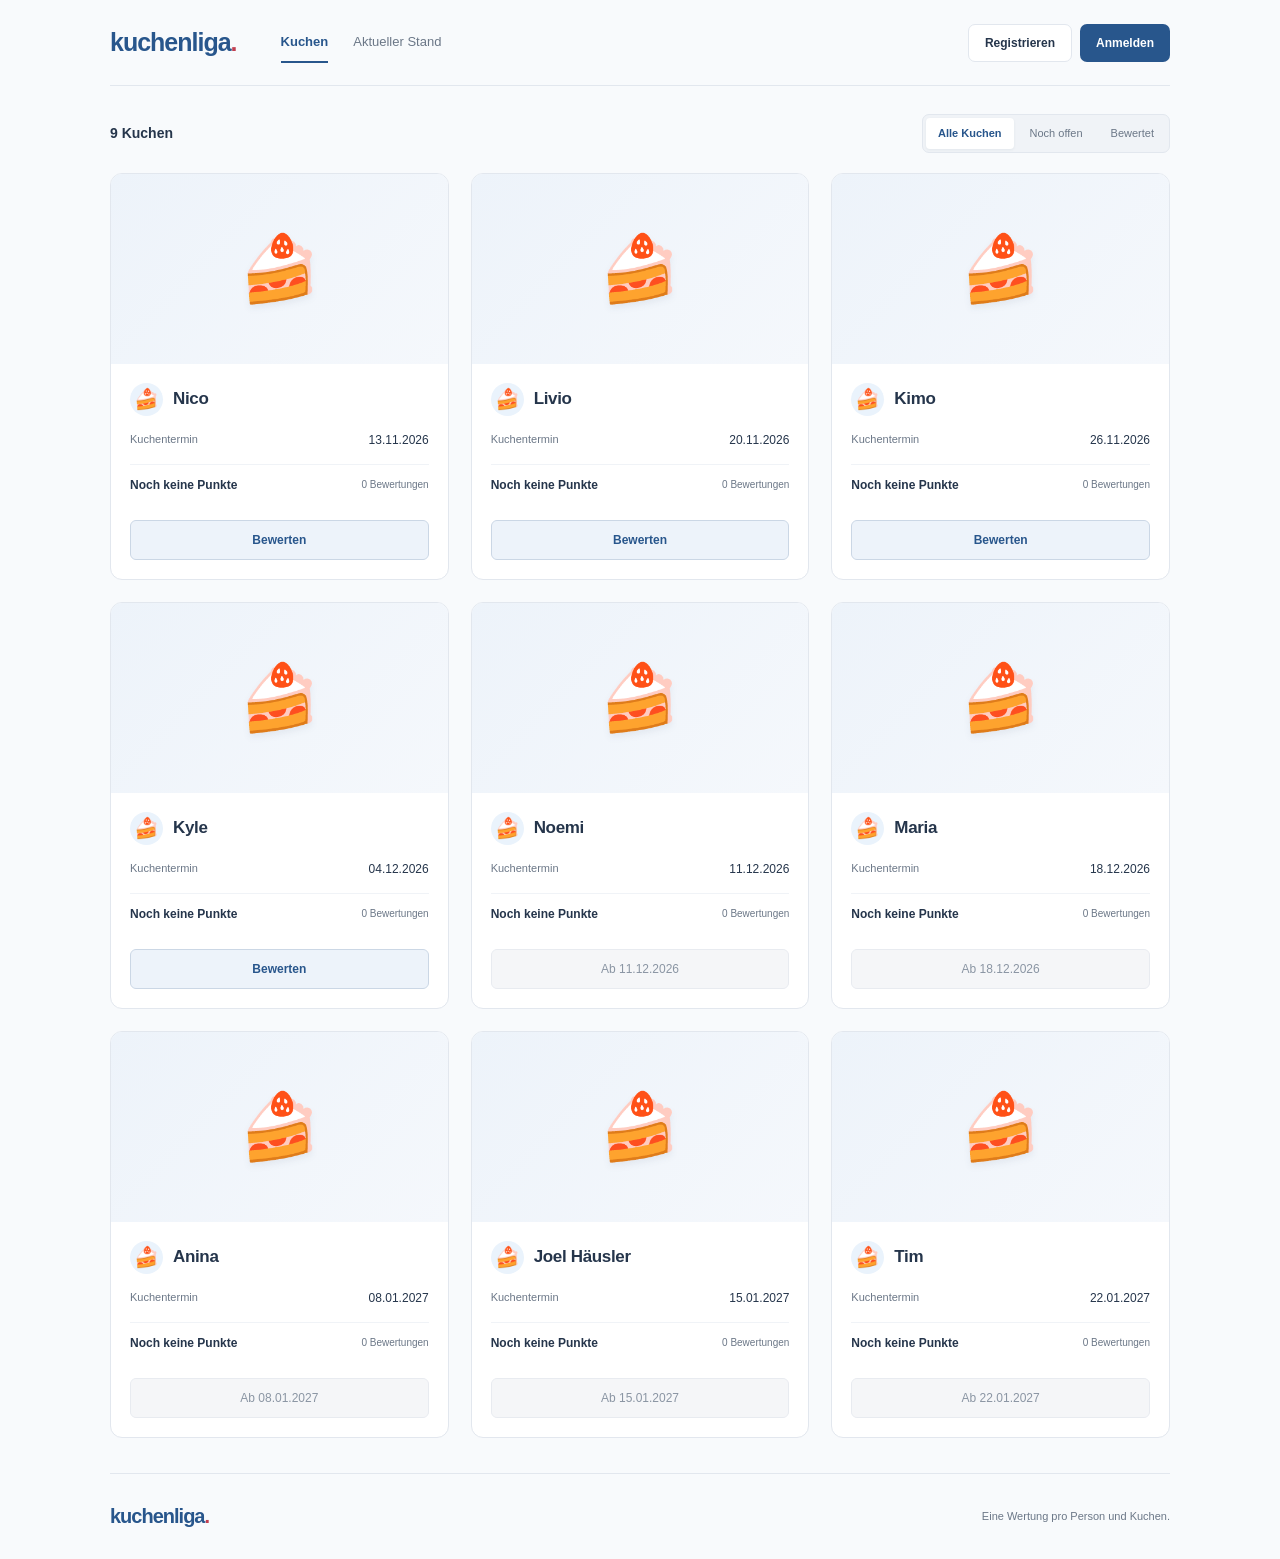
==== commit b915cba0: "Open voting for Kimo from 26 November 2026" ====
--- a/index.html
+++ b/index.html
@@ -7,8 +7,8 @@
   <meta name="description" content="Die Kuchenliga unserer Klasse. Kuchen probieren, ehrlich bewerten und gemeinsam den Favoriten finden.">
   <title>Kuchenliga · Ein Stück Klassenliebe</title>
   <link rel="icon" type="image/svg+xml" href="./favicon.svg">
-  <link rel="stylesheet" href="./styles.4aba671ae0bb.css">
-  <script type="module" src="./app.a6e02fe004c0.js"></script>
+  <link rel="stylesheet" href="./styles.1fde2254679e.css">
+  <script type="module" src="./app.036a0ec8f0bc.js"></script>
 </head>
 <body>
   <a class="skip" href="#main">Zum Inhalt</a>
@@ -27,13 +27,13 @@
         
       </div>
       <div id="view-ranking" hidden><div class="section-head"><div><h1 class="sr-only">Aktueller Stand</h1><span class="list-summary">Durchschnittliche Punkte</span></div><button id="refresh" class="button outline small">Aktualisieren</button></div><div id="ranking"></div></div>
-      <div id="view-schedule" hidden><p class="section-kicker">Alle Termine auf einen Blick.</p><h2>Unser Kuchenplan</h2><p class="section-intro">Bewerten geht erst ab dem jeweiligen Datum. Berni, Joel Stocker und Raphael stimmen mit ab, ohne selbst einen Kuchen mitzubringen.</p><div id="schedule-list"></div></div><div id="view-rules" hidden><p class="section-kicker">So funktioniert es.</p><h2>Unsere Spielregeln</h2><div class="rules-grid"><article><span aria-hidden="true">🥧</span><h3>Die Klasse backt.</h3><p>Neun Kuchen, zwölf Stimmen. Berni, Joel Stocker und Raphael bewerten mit, ohne selbst zu backen. Probiert erst, bevor ihr Punkte verteilt.</p></article><article><span aria-hidden="true">✦</span><h3>Dein Geschmack zählt.</h3><p>Vergib 1 bis 10 Punkte. 1 bedeutet «nicht mein Fall», 10 bedeutet «bitte noch ein Stück».</p></article><article><span aria-hidden="true">🔒</span><h3>Einmal ist einmal.</h3><p>Eine abgesendete Wertung ist endgültig. Deinen eigenen Kuchen kannst du nicht bewerten. Andere Kuchen werden erst ab ihrem geplanten Datum freigeschaltet.</p></article><article><span aria-hidden="true">♥</span><h3>Bleibt unter euch.</h3><p>Teile dein Passwort nicht. Andere sehen die Durchschnittspunkte, aber nicht deine einzelne Bewertung.</p></article></div></div>
+      <div id="view-schedule" hidden><p class="section-kicker">Alle Termine auf einen Blick.</p><h2>Unser Kuchenplan</h2><p class="section-intro">Bewerten geht erst ab dem jeweiligen Datum. Berny, Joel Stocker und Raphael stimmen mit ab, ohne selbst einen Kuchen mitzubringen.</p><div id="schedule-list"></div></div><div id="view-rules" hidden><p class="section-kicker">So funktioniert es.</p><h2>Unsere Spielregeln</h2><div class="rules-grid"><article><span aria-hidden="true">🥧</span><h3>Die Klasse backt.</h3><p>Neun Kuchen, zwölf Stimmen. Berny, Joel Stocker und Raphael bewerten mit, ohne selbst zu backen. Probiert erst, bevor ihr Punkte verteilt.</p></article><article><span aria-hidden="true">✦</span><h3>Dein Geschmack zählt.</h3><p>Vergib 1 bis 10 Punkte. 1 bedeutet «nicht mein Fall», 10 bedeutet «bitte noch ein Stück».</p></article><article><span aria-hidden="true">🔒</span><h3>Einmal ist einmal.</h3><p>Eine abgesendete Wertung ist endgültig. Deinen eigenen Kuchen kannst du nicht bewerten. Andere Kuchen werden erst ab ihrem geplanten Datum freigeschaltet.</p></article><article><span aria-hidden="true">♥</span><h3>Bleibt unter euch.</h3><p>Teile dein Passwort nicht. Andere sehen die Durchschnittspunkte, aber nicht deine einzelne Bewertung.</p></article></div></div>
     </section>
   </main>
   <footer class="wrap"><a class="brand" href="./">kuchenliga<span class="brand-dot">.</span></a><p>Eine Wertung pro Person und Kuchen.</p></footer>
   <dialog id="login-dialog" aria-labelledby="login-title"><button class="close" data-close aria-label="Schliessen">×</button><h2 id="login-title">Anmelden</h2><p>Melde dich mit deinem persönlichen Klassen-Zugang an.</p><form id="login-form"><label for="person">Dein Name</label><select id="person" name="person" required><option value="">Bitte auswählen</option></select><label for="password">Dein Passwort</label><input id="password" type="password" name="password" autocomplete="current-password" required minlength="12"><p id="login-error" class="error" role="alert" hidden></p><button class="button cherry full" id="login-submit" type="submit">Jetzt anmelden</button></form><p class="dialog-foot">Noch kein Zugang? <button class="text-button" data-register>Jetzt registrieren</button></p></dialog>
   <dialog id="vote-dialog" aria-labelledby="vote-title"><button class="close" data-close aria-label="Schliessen">×</button><p class="section-kicker">Kuchen bewerten</p><h2 id="vote-title"></h2><p>Wie hat dir der Kuchen geschmeckt?</p><fieldset class="score-field"><legend class="sr-only">Punkte von 1 bis 10</legend><div id="score-buttons" class="score-buttons"></div></fieldset><div class="score-scale"><span>Nicht mein Fall</span><span>Bitte noch ein Stück!</span></div><div id="selection-summary" class="selection-summary">Wähle deine Punktzahl.</div><p id="preview-note" class="preview-note" hidden>Vorschau: Es werden keine Stimmen gespeichert.</p><label class="confirmation"><input type="checkbox" id="vote-confirm"> <span>Ich bestätige meine endgültige Bewertung.</span></label><p class="dialog-foot">Nach dem Absenden kannst du deine Wertung nicht mehr ändern.</p><p id="vote-error" class="error" role="alert" hidden></p><button class="button cherry full" id="submit-vote" disabled>Verbindlich bewerten</button></dialog>
-<dialog id="profile-dialog" aria-labelledby="profile-title"><button class="close" data-close aria-label="Schliessen">×</button><div id="profile-preview" class="profile-preview" aria-hidden="true">🍰</div><h2 id="profile-title">Mein Profil</h2><p id="profile-name"></p><h3 class="option-label">Dein Avatar</h3><div id="avatar-options" class="avatar-options" aria-label="Avatar auswählen"></div><h3 class="option-label">Deine Farbe</h3><div id="color-options" class="color-options" aria-label="Profilfarbe auswählen"></div><p id="profile-error" class="error" role="alert" hidden></p><button id="save-profile" class="button cherry full">Profil speichern</button></dialog>
+<dialog id="profile-dialog" aria-labelledby="profile-title"><button class="close" data-close aria-label="Schliessen">×</button><div id="profile-preview" class="profile-preview" aria-hidden="true">🍰</div><h2 id="profile-title">Mein Profil</h2><p id="profile-name"></p><label class="file-label" for="profile-photo-file">Dein Profilbild</label><input id="profile-photo-file" type="file" accept="image/jpeg,image/png,image/webp"><button id="remove-profile-photo" class="text-button" type="button" hidden>Profilbild entfernen</button><h3 class="option-label">Oder ein Emoji</h3><div id="avatar-options" class="avatar-options" aria-label="Avatar auswählen"></div><h3 class="option-label">Deine Farbe</h3><div id="color-options" class="color-options" aria-label="Profilfarbe auswählen"></div><p id="profile-error" class="error" role="alert" hidden></p><button id="save-profile" class="button cherry full">Profil speichern</button></dialog>
 <dialog id="photo-dialog" aria-labelledby="photo-title"><button class="close" data-close aria-label="Schliessen">×</button><h2 id="photo-title">Dein Kuchenfoto</h2><p>JPG, PNG oder WebP, bis 10 MB.</p><label class="file-label" for="cake-photo-file">Foto auswählen</label><input id="cake-photo-file" type="file" accept="image/jpeg,image/png,image/webp"><img id="photo-preview" class="photo-preview" alt="Vorschau deines Kuchenfotos" hidden><p id="photo-error" class="error" role="alert" hidden></p><button id="save-photo" class="button full" disabled>Foto speichern</button></dialog>
 <dialog id="registration-dialog" aria-labelledby="registration-title"><button class="close" data-close aria-label="Schliessen">×</button><h2 id="registration-title">Registrieren</h2><p>Wähle deinen Namen und lege dein eigenes Passwort fest.</p><form id="registration-form"><label for="register-person">Dein Name</label><select id="register-person" required><option value="">Bitte auswählen</option></select><label for="new-password">Neues Passwort</label><input id="new-password" type="password" autocomplete="new-password" required minlength="12" maxlength="128"><label for="repeat-password">Passwort wiederholen</label><input id="repeat-password" type="password" autocomplete="new-password" required minlength="12" maxlength="128"><p class="dialog-foot">Mindestens 12 Zeichen. Wähle ein Passwort, das nur du kennst.</p><p id="registration-error" class="error" role="alert" hidden></p><button id="register-submit" type="submit" class="button full">Registrieren</button></form></dialog>
 </body>
--- a/styles.1fde2254679e.css
+++ b/styles.1fde2254679e.css
@@ -0,0 +1,23 @@
+:root{--ink:#25354b;--blue:#28568c;--pale:#edf3fa;--muted:#6b7787;--line:#e2e7ee;--green:#28724f;--red:#c13f50;font-family:-apple-system,BlinkMacSystemFont,'Segoe UI',sans-serif;color:var(--ink);background:#f8fafc;font-weight:500;line-height:1.5;font-synthesis:none}*{box-sizing:border-box}body{margin:0}h1,h2,h3,p{margin:0}h1,h2,h3{line-height:1.25;letter-spacing:-.035em}button,input,select{font:inherit}button{cursor:pointer;border:0;background:none;color:inherit;touch-action:manipulation}button:disabled{cursor:not-allowed}a{color:inherit;text-decoration:none}button:focus-visible,a:focus-visible,input:focus-visible,select:focus-visible{outline:3px solid #74a5dc;outline-offset:3px}[hidden]{display:none!important}.wrap{width:min(1060px,calc(100% - 64px));margin-inline:auto}.site-header{height:86px;display:flex;align-items:center;gap:44px;border-bottom:1px solid var(--line)}.brand{font-weight:800;font-size:25px;letter-spacing:-1px;color:var(--blue);white-space:nowrap}.brand-dot{color:var(--red)}.main-nav{display:flex;gap:25px;flex:1}.nav-link{font-size:13px;padding:10px 0;color:var(--muted);border-bottom:2px solid transparent}.nav-link.active{color:var(--blue);border-bottom-color:var(--blue);font-weight:750}.button{display:inline-flex;align-items:center;justify-content:center;border-radius:7px;padding:12px 19px;min-height:44px;background:var(--blue);color:white;font-size:13px;font-weight:700;gap:10px}.button:hover:not(:disabled){background:#1f4675}.button:disabled{opacity:.45}.button.small{padding:9px 16px;min-height:38px;font-size:12px}.button.outline{background:white;color:var(--ink);border:1px solid var(--line)}.button.outline:hover{background:var(--pale)}.button.full{width:100%}.intro{padding-top:36px;padding-bottom:24px}.intro h1{font-size:33px;font-weight:700;margin-bottom:8px}.intro p{font-size:14px;color:var(--muted)}.league{padding-top:28px;padding-bottom:35px;min-height:450px}.mode-banner{display:flex;align-items:center;gap:5px;background:var(--pale);color:#52667d;border-radius:7px;padding:12px 15px;font-size:12px;margin-bottom:28px;flex-wrap:wrap}.mode-banner button{padding:0;text-decoration:underline;font-weight:750;color:var(--blue)}.mode-banner.live{background:#eff5f1;color:#437257}.notice{font-size:13px;background:#edf7ef;color:var(--green);padding:12px 15px;border-radius:7px;margin-bottom:20px}.section-head{display:flex;align-items:center;justify-content:space-between;gap:20px;margin-bottom:20px}.section-kicker{font-size:11px;color:var(--muted);margin-bottom:5px}h1,h2{font-size:23px;font-weight:750}.section-head h1,.section-head h2{display:flex;align-items:center;gap:9px}.count{display:inline-grid;place-items:center;font-size:11px;letter-spacing:0;background:#e9eef5;border-radius:5px;min-width:24px;height:23px}.filters{display:flex;gap:4px;padding:3px;border:1px solid var(--line);border-radius:7px;background:#f0f3f7}.filter{font-size:11px;padding:7px 12px;border-radius:4px;color:var(--muted)}.filter.active{background:white;color:var(--blue);font-weight:750;box-shadow:0 1px 3px #263a5010}.cake-grid{display:flex;flex-direction:column;border:1px solid var(--line);border-radius:10px;overflow:hidden;background:white}.cake-card{display:grid;grid-template-columns:minmax(180px,1.2fr) 140px minmax(130px,1fr) 175px;gap:22px;align-items:center;padding:19px 22px;border-bottom:1px solid var(--line)}.cake-card:last-child{border-bottom:0}.person-block{display:flex;align-items:center;gap:12px;min-width:0}.card-avatar{display:grid;place-items:center;border-radius:50%;width:38px;height:38px;flex-shrink:0;font-size:23px}.cake-card h3{font-size:15px;font-weight:750;letter-spacing:-.02em}.self-label{font-size:10px;color:var(--muted);display:block;margin-top:2px}.date-block,.score-block{display:flex;flex-direction:column;font-size:12px;gap:2px}.row-label{font-size:10px;color:var(--muted)}.average{font-size:12px;font-weight:650}.card-button{border-radius:6px;border:1px solid #cbd7e5;background:var(--pale);color:var(--blue);font-weight:700;padding:10px 12px;font-size:11px;min-height:38px;width:100%}.card-button:hover:not(:disabled){background:#dce9f7}.card-button:disabled{background:#f5f6f8;color:#8a95a3;border-color:#e8ebf0;font-weight:500}.card-button.done{background:#eef7f0;color:var(--green);border-color:#dcecdf}.card-button.self{color:#758291}.quiet-note{text-align:center;font-size:11px;color:var(--muted);margin:21px auto 0}.progress-text{display:flex;justify-content:space-between;font-size:11px;color:var(--muted);margin-bottom:6px}.progress-bar{height:4px;background:#e6edf4;border-radius:5px;margin-bottom:19px;overflow:hidden}.progress-bar i{height:100%;background:var(--blue);display:block;border-radius:5px}.section-intro{font-size:13px;color:var(--muted);margin:15px 0 22px;max-width:720px;line-height:1.75}.empty{padding:38px 22px;text-align:center;border-radius:9px;background:white}.empty-icon{font-size:27px;color:#8c9db0}.empty h3{font-size:19px;margin:13px 0 8px}.empty p{font-size:13px;color:var(--muted);max-width:600px;margin:auto}.ranking-table{width:100%;border-collapse:collapse;background:white;font-size:13px}.ranking-table th{text-align:left;font-size:11px;color:var(--muted);font-weight:600;padding:14px 18px;border-bottom:1px solid var(--line)}.ranking-table td{padding:18px;border-bottom:1px solid var(--line)}.ranking-table th:last-child,.ranking-table td:last-child{text-align:right}.rank-num{font-weight:750;color:var(--blue)}.rank-name{font-weight:650}.rank-score{font-size:17px;font-weight:750}.rank-track{width:110px;height:4px;background:var(--pale);overflow:hidden;border-radius:3px}.rank-track span{height:100%;display:block;background:#83a6cf;border-radius:3px}.schedule-row{display:grid;grid-template-columns:140px 1fr 170px;gap:20px;padding:18px;border-bottom:1px solid var(--line);font-size:13px;align-items:center;background:white}.schedule-row time{color:var(--muted);font-size:12px}.schedule-row>span{font-size:11px;color:var(--muted);text-align:right}.schedule-row.today{background:#edf3fa}.schedule-row.today>span{color:var(--blue);font-weight:700}.rules-grid{display:grid;grid-template-columns:repeat(2,1fr);gap:22px 40px;margin-top:25px}.rules-grid article{padding:20px 0;border-top:1px solid var(--line)}.rules-grid article>span{display:none}.rules-grid h3{font-size:17px;margin-bottom:9px}.rules-grid p{font-size:13px;color:var(--muted);line-height:1.8;max-width:65ch}footer{border-top:1px solid var(--line);display:flex;align-items:center;justify-content:space-between;gap:20px;min-height:86px}footer .brand{font-size:20px}footer p{font-size:11px;color:var(--muted)}.account-user{display:flex;align-items:center;gap:16px}.account-user #open-profile{display:flex;align-items:center;gap:8px;font-size:12px;font-weight:700;padding:0}.profile-avatar{display:grid;place-items:center;width:29px;height:29px;font-size:19px;border-radius:50%}.account-user #logout{font-size:11px;color:var(--muted);padding:9px 0}dialog{border:1px solid var(--line);border-radius:13px;padding:30px;width:min(460px,calc(100% - 32px));max-height:90dvh;overflow-y:auto;color:var(--ink);box-shadow:0 20px 80px #24364c25;background:white}dialog::backdrop{background:#26374b65}dialog h2{font-size:25px;margin-bottom:11px;max-width:90%}dialog>p{font-size:13px;color:var(--muted);margin-bottom:20px;line-height:1.7}.close{position:absolute;right:12px;top:10px;font-size:26px;line-height:1;padding:5px;color:var(--muted)}form label{display:block;font-size:12px;font-weight:700;margin:18px 0 7px}input[type=password],select{width:100%;border:1px solid #ccd6e1;padding:12px;border-radius:6px;color:var(--ink);background:white;font-size:14px}form .button{margin-top:24px}.dialog-foot{font-size:11px!important;color:var(--muted)!important;line-height:1.7;margin:15px 0 0!important}.score-field{border:0;margin:22px 0 0;padding:0}.score-buttons{display:grid;grid-template-columns:repeat(5,1fr);gap:8px}.score-button{min-height:48px;border:1px solid #d3deea;background:#f4f7fb;font-size:21px;font-weight:750;border-radius:6px}.score-button[aria-pressed=true]{background:var(--blue);color:white;border-color:var(--blue)}.score-scale{display:flex;justify-content:space-between;font-size:10px;color:var(--muted);margin-top:9px}.selection-summary{margin-top:20px;background:var(--pale);text-align:center;padding:13px;border-radius:6px;font-size:13px;font-weight:700}.confirmation{display:flex;align-items:flex-start;gap:8px;font-size:12px;margin-top:20px;line-height:1.7}.confirmation input{margin-top:4px;accent-color:var(--blue);width:15px;height:15px;flex-shrink:0}#submit-vote{margin-top:20px}.error{font-size:12px;color:#a52e40;background:#fff1f3;padding:11px;border-radius:6px;margin-top:14px}.preview-note{font-size:12px;color:#86652d;background:#fff6e3;padding:11px;border-radius:6px;margin-top:14px}.profile-preview{width:67px;height:67px;border-radius:50%;display:grid;place-items:center;font-size:38px;margin-bottom:18px}.option-label{font-size:12px;letter-spacing:0;margin:22px 0 11px}.avatar-options{display:grid;grid-template-columns:repeat(6,1fr);gap:7px}.avatar-option{font-size:24px;min-height:44px;border-radius:6px;border:2px solid transparent;background:#f4f6f9}.avatar-option[aria-pressed=true],.color-option[aria-pressed=true]{border-color:var(--blue)}.color-options{display:flex;gap:12px;flex-wrap:wrap;margin-bottom:25px}.color-option{width:35px;height:35px;border:2px solid transparent;border-radius:50%}.skip{position:fixed;left:10px;top:-100px;z-index:99;background:white;padding:10px}.skip:focus{top:10px}.sr-only{position:absolute;width:1px;height:1px;padding:0;margin:-1px;overflow:hidden;clip:rect(0,0,0,0);white-space:nowrap;border:0}
+@media(max-width:900px){.wrap{width:calc(100% - 40px)}.site-header{gap:24px}.main-nav{gap:18px}.nav-link{font-size:12px}.cake-card{grid-template-columns:minmax(145px,1.2fr) 115px minmax(110px,1fr) 155px;gap:15px;padding:18px 17px}.card-avatar{width:32px;height:32px;font-size:20px}.person-block{gap:9px}.cake-card h3{font-size:14px}}
+@media(max-width:700px){.wrap{width:calc(100% - 28px)}.site-header{height:auto;min-height:109px;flex-wrap:wrap;justify-content:space-between;gap:12px;padding-top:18px}.brand{font-size:23px}.main-nav{order:3;width:100%;flex:auto;justify-content:space-between;border-top:1px solid var(--line);gap:15px;padding-top:4px}.nav-link{font-size:12px;padding:9px 0 11px}.button.small{min-height:34px;padding:7px 13px;font-size:11px}.intro{padding-top:25px;padding-bottom:21px}.intro h1{font-size:28px;margin-bottom:8px}.intro p{font-size:12px;line-height:1.7;max-width:36ch}.mode-banner{font-size:11px;margin-bottom:22px;padding:11px 12px}.section-head{flex-direction:column;align-items:stretch;gap:15px;margin-bottom:15px}.section-head h1,.section-head h2{font-size:21px}.filters{width:100%}.filter{flex:1;padding:8px 5px}.cake-card{grid-template-columns:minmax(0,1fr) 145px;gap:12px 14px;padding:17px 14px;position:relative;align-items:start}.person-block{grid-column:1;grid-row:1;align-items:center}.cake-card h3{font-size:14px}.card-avatar{width:29px;height:29px;font-size:18px}.date-block{grid-column:1;grid-row:2;padding-left:38px;font-size:11px;margin-top:-8px}.date-block .row-label{display:none}.score-block{grid-column:2;grid-row:1;align-items:flex-end;gap:3px}.average{font-size:11px;line-height:1.4}.row-label{font-size:9px}.card-button{grid-column:2;grid-row:2;font-size:10px;min-height:34px;padding:8px 5px}.quiet-note{font-size:10px;line-height:1.7;padding:0 12px}.account-user{gap:12px}.account-user #open-profile{font-size:11px;gap:5px}.account-user #logout{font-size:10px}.profile-avatar{width:26px;height:26px;font-size:17px}.schedule-row{grid-template-columns:90px 1fr;gap:7px;padding:15px 12px;font-size:12px}.schedule-row time{font-size:11px}.schedule-row>span{grid-column:2;text-align:left;font-size:10px}.ranking-table{font-size:12px}.ranking-table td,.ranking-table th{padding:14px 8px}.rank-score{font-size:16px}.track-cell{display:none}.rules-grid{grid-template-columns:1fr;gap:0;margin-top:10px}.rules-grid h3{font-size:16px}.rules-grid p{font-size:12px}.section-intro{font-size:12px}.empty{padding:30px 18px}.empty h3{font-size:18px}.empty p{font-size:12px}footer{min-height:85px;gap:12px}footer .brand{font-size:18px}footer p{font-size:9px;max-width:145px;text-align:right}dialog{padding:27px 21px}dialog h2{font-size:23px}.avatar-options{gap:5px}.color-options{gap:10px}.color-option{width:32px;height:32px}}
+@media(prefers-reduced-motion:reduce){*,*:before,*:after{scroll-behavior:auto!important;transition:none!important}}
+
+.list-summary{font-size:14px;font-weight:650;color:var(--ink)}
+.button,.card-button,.nav-link,.score-button,.avatar-option,.color-option{transition:background-color .16s ease,color .16s ease,border-color .16s ease,transform .16s ease}
+.card-button:hover:not(:disabled),.button:hover:not(:disabled){transform:translateY(-1px)}
+.score-button[aria-pressed=true]{transform:scale(1.06)}
+.progress-bar i{transition:width .3s ease}
+.view-enter{animation:view-in .18s ease-out}
+dialog[open]{animation:dialog-in .2s cubic-bezier(.2,.7,.3,1)}
+dialog[open]::backdrop{animation:backdrop-in .18s ease-out}
+@keyframes view-in{from{opacity:0;transform:translateY(4px)}to{opacity:1;transform:translateY(0)}}
+@keyframes dialog-in{from{opacity:0;transform:translateY(8px) scale(.98)}to{opacity:1;transform:translateY(0) scale(1)}}
+@keyframes backdrop-in{from{opacity:0}to{opacity:1}}
+@media(prefers-reduced-motion:reduce){*,*:before,*:after{animation:none!important;transition:none!important}}
+.cake-grid{display:grid;grid-template-columns:repeat(3,minmax(0,1fr));gap:22px;border:0;border-radius:0;background:none;overflow:visible}.cake-card{display:flex;flex-direction:column;align-items:stretch;gap:0;padding:0;border:1px solid var(--line);border-radius:12px;overflow:hidden;background:white;transition:box-shadow .2s ease,transform .2s ease}.cake-card:last-child{border-bottom:1px solid var(--line)}.cake-card:hover{box-shadow:0 8px 24px #25354b09;transform:translateY(-2px)}.cake-image-area{position:relative;height:190px;background:#edf3f9}.cake-photo{width:100%;height:100%;object-fit:cover;display:block}.cake-photo-placeholder{display:grid;place-items:center;height:100%;background:linear-gradient(135deg,#edf3fa,#f5f8fc)}.cake-photo-placeholder span{font-size:65px;filter:drop-shadow(0 4px 3px #24364c10)}.photo-button{position:absolute;bottom:12px;right:12px;padding:9px 12px;background:#fffffff0;border:1px solid #d9e3ed;border-radius:7px;font-size:11px;font-weight:700;box-shadow:0 2px 8px #20344d09}.photo-button:hover{background:white}.tile-content{padding:19px;display:flex;flex-direction:column;gap:15px;flex:1}.tile-content .person-block{gap:10px}.tile-content h3{font-size:17px}.tile-content .card-avatar{width:33px;height:33px;font-size:20px}.tile-content .date-block{flex-direction:row;justify-content:space-between;font-size:12px;align-items:center;padding:0;margin:0}.tile-content .date-block .row-label{display:block;font-size:11px}.tile-content .score-block{flex-direction:row;justify-content:space-between;align-items:center;padding:11px 0;border-top:1px solid #f0f3f7;gap:8px}.tile-content .card-button{margin-top:auto;font-size:12px;min-height:40px}.tile-content .row-label{font-size:10px}.file-label{display:block;font-size:12px;font-weight:700;margin-bottom:8px}input[type=file]{width:100%;font-size:12px;margin-bottom:20px}input[type=file]::file-selector-button{border:1px solid var(--line);border-radius:6px;background:var(--pale);padding:10px 12px;margin-right:10px;color:var(--blue);font:inherit}.photo-preview{width:100%;max-height:260px;object-fit:contain;border-radius:8px;margin-bottom:20px;background:#f5f7fa}#save-photo{margin-top:18px}
+@media(max-width:900px){.cake-grid{grid-template-columns:repeat(2,minmax(0,1fr));gap:18px}.cake-image-area{height:190px}}
+@media(max-width:560px){.cake-grid{grid-template-columns:1fr;gap:18px}.cake-image-area{height:210px}.tile-content{padding:18px}.tile-content .person-block,.tile-content .date-block,.tile-content .score-block,.tile-content .card-button{grid-column:auto;grid-row:auto}.tile-content h3{font-size:17px}.tile-content .average{font-size:12px}.cake-card{padding:0}.tile-content .card-button{font-size:12px}.cake-card:hover{transform:none}}
+.auth-actions{display:flex;align-items:center;gap:8px}.text-button{font-size:inherit;color:var(--blue);padding:0;text-decoration:underline}
+@media(max-width:700px){.auth-actions{gap:6px}.auth-actions .button.small{padding:7px 10px;font-size:11px}}
+.profile-picture{width:100%;height:100%;object-fit:cover;border-radius:50%;display:block}.profile-preview{overflow:hidden;flex-shrink:0}.profile-preview .profile-picture{width:100%;height:100%}#profile-photo-file{margin-bottom:12px}#remove-profile-photo{font-size:12px;margin-bottom:8px}
